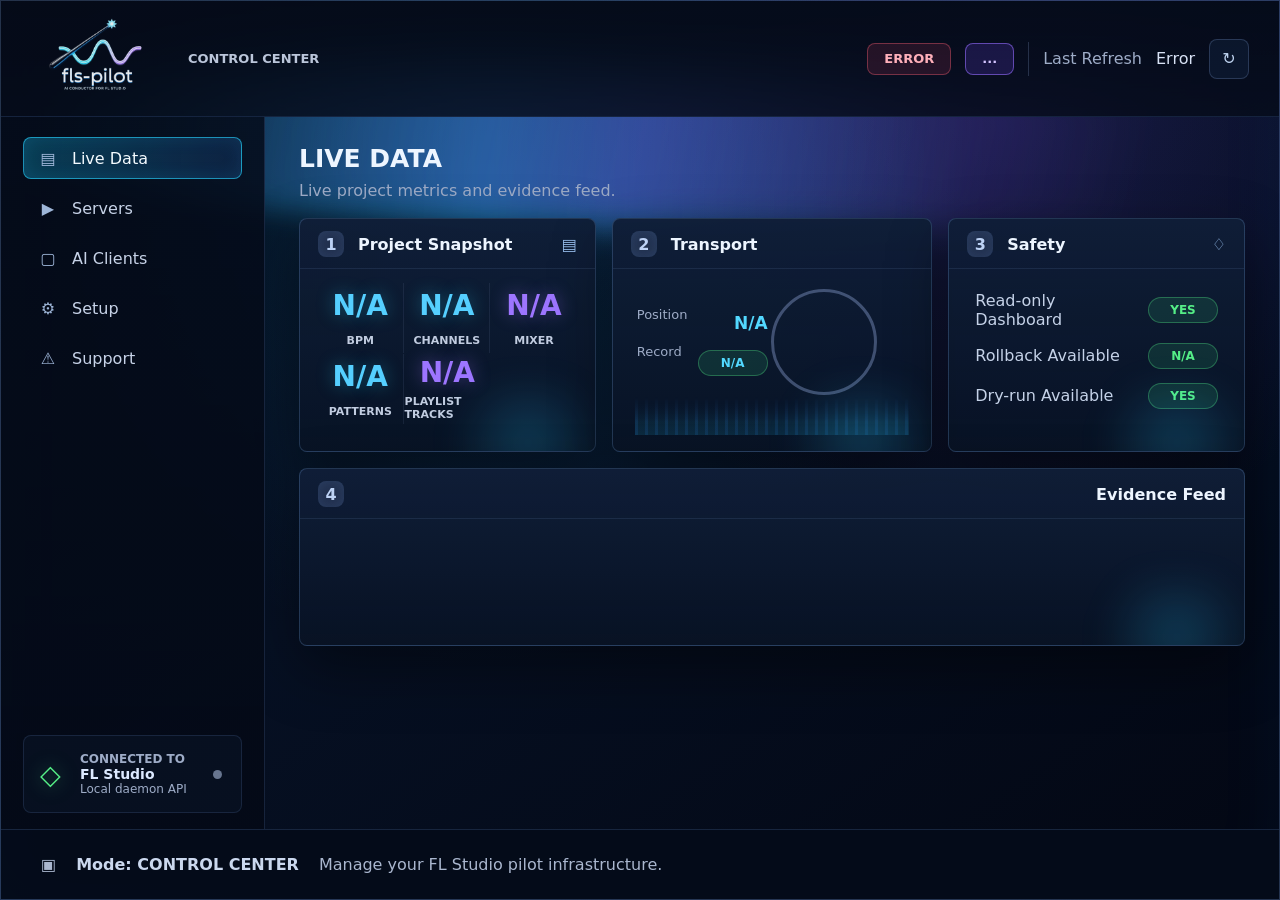
==== src/fls_pilot/control_center_static/index.html @ 5da17772 "refactor: replace logo.png with fls-pilot-logo.svg and update brand mark styles" ====
<!doctype html>
<html lang="en">

<head>
  <meta charset="utf-8" />
  <meta name="viewport" content="width=device-width, initial-scale=1" />
  <title>fls-pilot Control Center</title>
  <link rel="stylesheet" href="styles.css" />
</head>

<body>
  <div class="app-shell">
    <header class="topbar">
      <div class="brand">
        <span class="brand-mark-wrap">
          <img src="assets/fls-pilot-logo-with-text.png" alt="fls-pilot logo" class="brand-mark" />
        </span>
        <span class="brand-subtitle">Control Center</span>
      </div>
      <div class="topbar-status" aria-label="Dashboard status">
        <span class="pill pill-live" id="bridge-pill">Loading</span>
        <span class="pill pill-version" id="version-pill">...</span>
        <span class="divider"></span>
        <span class="last-refresh">Last Refresh</span>
        <span class="clock" id="refresh-time">--:--:--</span>
        <button class="icon-button" id="refresh-button" type="button" title="Reload dashboard data">
          <span aria-hidden="true">&#x21bb;</span>
          <span class="sr-only">Reload dashboard data</span>
        </button>
      </div>
    </header>

    <aside class="sidebar" aria-label="Dashboard navigation">
      <nav class="nav-list">
        <button class="nav-item active" type="button" data-target="project_data">
          <span aria-hidden="true">&#x25a4;</span><span>Live Data</span>
        </button>
        <button class="nav-item" type="button" data-target="runtime">
          <span aria-hidden="true">&#x25b6;</span><span>Servers</span>
        </button>
        <button class="nav-item" type="button" data-target="clients">
          <span aria-hidden="true">&#x25a2;</span><span>AI Clients</span>
        </button>
        <button class="nav-item" type="button" data-target="setup">
          <span aria-hidden="true">&#x2699;</span><span>Setup</span>
        </button>
        <button class="nav-item" type="button" data-target="support">
          <span aria-hidden="true">&#x26A0;</span><span>Support</span>
        </button>

      </nav>
      <div class="connection-card">
        <span class="shield" aria-hidden="true">&#x25c7;</span>
        <div>
          <span class="eyebrow">Connected To</span>
          <strong id="connected-target">FL Studio</strong>
          <span id="connected-version">Local daemon API</span>
        </div>
        <span class="connection-dot" id="connection-dot"></span>
      </div>
    </aside>

    <main class="dashboard" id="setup" style="display: none;">
      <section class="hero">
        <div>
          <h1>Guided Setup</h1>
          <p>Follow the next suggested action. Checks are read-only and do not modify FL Studio projects.</p>
        </div>
      </section>
      <section class="grid" id="setup-steps"></section>
    </main>

    <main class="dashboard" id="runtime" style="display: none;">
      <section class="hero">
        <div>
          <h1>Servers</h1>
          <p>Start and stop only processes launched by this Control Center.</p>
        </div>
      </section>

      <section class="grid" id="runtime-status"></section>
    </main>

    <main class="dashboard" id="clients" style="display: none;">
      <section class="hero">
        <div>
          <h1>AI Clients</h1>
          <p>Copy these values into your MCP client. Config files are not edited automatically.</p>
        </div>
      </section>
      <section class="grid" id="client-snippets"></section>
    </main>

    <main class="dashboard" id="support" style="display: none;">
      <section class="hero">
        <div>
          <h1>Support Report</h1>
          <p>Use this when reporting setup problems.</p>
        </div>
        <div style="display: flex; gap: 12px;">
          <button class="ghost-button" id="copy-report" type="button">Copy setup report</button>
          <button class="ghost-button" id="download-report" type="button">Download setup report</button>
        </div>
      </section>
      <pre id="setup-report" class="panel"
        style="padding: 16px; margin-top: 16px; color: #a5b4fc; white-space: pre-wrap; font-family: monospace;"></pre>
    </main>

    <main class="dashboard" id="project_data" style="display: block; position: relative;">
      <div id="disconnected-overlay" class="disconnected-overlay" style="display: none;">
        <div class="disconnected-content">
          <p>currently disconnected... try Setup for diagnosis and trouble shooting</p>
        </div>
      </div>
      <section class="hero">
        <div>
          <h1>Live Data</h1>
          <p>Live project metrics and evidence feed.</p>
        </div>
      </section>
      <section class="grid" id="project-data-grid">
        <article class="panel panel-project">
          <div class="panel-heading">
            <span class="panel-index">1</span>
            <h2>Project Snapshot</h2>
            <span class="panel-icon" aria-hidden="true">&#x25a4;</span>
          </div>
          <div class="counter-grid">
            <div><strong id="tempo-value">N/A</strong><span>BPM</span></div>
            <div><strong id="channel-count">N/A</strong><span>Channels</span></div>
            <div><strong id="mixer-count">N/A</strong><span>Mixer</span></div>
            <div><strong id="pattern-count">N/A</strong><span>Patterns</span></div>
            <div><strong id="playlist-count">N/A</strong><span>Playlist Tracks</span></div>
          </div>
        </article>

        <article class="panel transport-panel">
          <div class="panel-heading">
            <span class="panel-index">2</span>
            <h2>Transport</h2>
          </div>
          <div class="transport-layout">
            <dl class="transport-stats">
              <div>
                <dt>Position</dt>
                <dd id="song-position">N/A</dd>
              </div>
              <div>
                <dt>Record</dt>
                <dd id="record-state" class="small-pill">N/A</dd>
              </div>
            </dl>
            <div class="status-orb" id="status-orb" aria-hidden="true">
              <span></span>
            </div>
          </div>
          <div class="wave-bars" aria-hidden="true"></div>
        </article>

        <article class="panel" id="safety">
          <div class="panel-heading">
            <span class="panel-index">3</span>
            <h2>Safety</h2>
            <span class="panel-icon" aria-hidden="true">&#x2662;</span>
          </div>
          <ul class="safety-list">
            <li><span>Read-only Dashboard</span><strong id="read-only-state">YES</strong></li>
            <li><span>Rollback Available</span><strong id="rollback-state">N/A</strong></li>
            <li><span>Dry-run Available</span><strong id="dry-run-state">YES</strong></li>
          </ul>
        </article>

        <article class="panel evidence-panel" id="evidence">
          <div class="panel-heading">
            <span class="panel-index">4</span>
            <h2>Evidence Feed</h2>
          </div>
          <div class="evidence-table" id="evidence-table"></div>
        </article>
      </section>
    </main>

    <footer class="statusbar">
      <div>
        <span aria-hidden="true">&#x25a3;</span>
        <strong>Mode: CONTROL CENTER</strong>
        <span>Manage your FL Studio pilot infrastructure.</span>
      </div>
      <div id="footer-cc-port" style="margin-left: auto; font-size: 11px; opacity: 0.8;"></div>
    </footer>
  </div>

  <div id="loading-overlay" class="loading-overlay" style="display: none;">
    <div class="loading-content">
      <div class="spinner"></div>
      <p id="loading-text">performing tests ...</p>
    </div>
  </div>

  <script src="app.js"></script>
</body>

</html>
---- src/fls_pilot/control_center_static/styles.css ----
:root {
  color-scheme: dark;
  --bg: #030713;
  --bg-soft: #071225;
  --panel: rgba(10, 22, 43, 0.78);
  --panel-strong: rgba(14, 29, 54, 0.92);
  --line: rgba(130, 180, 245, 0.22);
  --line-strong: rgba(80, 212, 255, 0.5);
  --text: #edf5ff;
  --muted: #9eacc7;
  --dim: #67758f;
  --cyan: #27d7ff;
  --cyan-soft: rgba(39, 215, 255, 0.2);
  --violet: #9d75ff;
  --green: #55ef87;
  --amber: #ffb23e;
  --red: #ff5f72;
  --shadow: 0 22px 60px rgba(0, 0, 0, 0.42);
}

* {
  box-sizing: border-box;
}

html,
body {
  min-height: 100%;
}

body {
  margin: 0;
  overflow-x: hidden;
  background:
    radial-gradient(circle at 78% 12%, rgba(100, 71, 220, 0.2), transparent 28rem),
    radial-gradient(circle at 38% 24%, rgba(23, 165, 255, 0.18), transparent 28rem),
    linear-gradient(145deg, #02040b 0%, #061023 46%, #030713 100%);
  color: var(--text);
  font-family:
    Inter, ui-sans-serif, system-ui, -apple-system, BlinkMacSystemFont, "Segoe UI", sans-serif;
}

button {
  font: inherit;
}

.sr-only {
  position: absolute;
  width: 1px;
  height: 1px;
  padding: 0;
  margin: -1px;
  overflow: hidden;
  clip: rect(0, 0, 0, 0);
  white-space: nowrap;
  border: 0;
}

.app-shell {
  position: relative;
  display: grid;
  grid-template-rows: 116px 1fr 70px;
  grid-template-columns: 264px minmax(0, 1fr);
  min-height: 100vh;
  border: 1px solid rgba(126, 170, 238, 0.28);
  box-shadow: inset 0 0 70px rgba(36, 130, 255, 0.06);
}

.app-shell::before,
.app-shell::after {
  position: fixed;
  inset: auto -10vw 74vh -10vw;
  height: 180px;
  pointer-events: none;
  content: "";
  border-radius: 50%;
  transform: rotate(2deg);
}

.app-shell::before {
  background: linear-gradient(90deg, transparent 8%, rgba(24, 202, 255, 0.38), transparent 72%);
  filter: blur(12px);
}

.app-shell::after {
  top: 72px;
  height: 150px;
  background: linear-gradient(100deg, transparent 18%, rgba(129, 77, 255, 0.32), transparent 82%);
  filter: blur(15px);
}

.topbar {
  position: sticky;
  top: 0;
  z-index: 10;
  grid-column: 1 / -1;
  display: flex;
  align-items: center;
  gap: 24px;
  padding: 18px 30px;
  background: linear-gradient(180deg, rgba(5, 11, 25, 0.96), rgba(6, 12, 27, 0.84));
  border-bottom: 1px solid rgba(78, 120, 190, 0.22);
  backdrop-filter: blur(22px);
}

.brand {
  display: flex;
  align-items: center;
  min-width: 0;
  gap: 14px;
}

.brand-mark-wrap {
  position: relative;
  display: flex;
  align-items: center;
  justify-content: center;
}

.brand-mark {
  height: 86px;
  width: auto;
  object-fit: contain;
  opacity: 0.92;
  mix-blend-mode: screen;
}

.brand-name {
  color: #f5fbff;
  font-size: 34px;
  font-weight: 650;
  letter-spacing: 0;
  text-shadow: 0 0 18px rgba(57, 174, 255, 0.7);
  white-space: nowrap;
}

.brand-subtitle {
  padding-left: 14px;
  color: #bbc6da;
  font-size: 13px;
  font-weight: 700;
  letter-spacing: 0;
  text-transform: uppercase;
  white-space: nowrap;
}

.topbar-status {
  display: flex;
  align-items: center;
  gap: 14px;
  margin-left: auto;
  color: var(--muted);
  white-space: nowrap;
}

.pill {
  display: inline-flex;
  align-items: center;
  justify-content: center;
  min-height: 32px;
  padding: 0 16px;
  border-radius: 8px;
  font-size: 13px;
  font-weight: 800;
  letter-spacing: 0;
  text-transform: uppercase;
}

.pill-live {
  color: #70fba0;
  background: rgba(27, 228, 126, 0.14);
  border: 1px solid rgba(54, 244, 152, 0.44);
  box-shadow: 0 0 26px rgba(22, 225, 139, 0.18);
}

.pill-offline,
.pill-unavailable {
  color: #ffb0ba;
  background: rgba(255, 77, 104, 0.12);
  border: 1px solid rgba(255, 96, 116, 0.38);
}

.pill-version {
  color: #d4c5ff;
  background: rgba(118, 76, 255, 0.18);
  border: 1px solid rgba(151, 111, 255, 0.58);
}

.divider {
  width: 1px;
  height: 34px;
  background: rgba(143, 166, 214, 0.24);
}

.clock {
  color: #d8e2f5;
  font-variant-numeric: tabular-nums;
}

.icon-button {
  display: grid;
  place-items: center;
  width: 40px;
  height: 40px;
  color: #bdd1ee;
  cursor: pointer;
  background: rgba(17, 31, 56, 0.62);
  border: 1px solid rgba(134, 169, 222, 0.24);
  border-radius: 8px;
}

.icon-button:hover,
.ghost-button:hover,
.nav-item:hover {
  border-color: var(--line-strong);
}

.sidebar {
  z-index: 2;
  display: flex;
  flex-direction: column;
  gap: 24px;
  padding: 20px 22px 16px;
  background: linear-gradient(180deg, rgba(5, 12, 27, 0.86), rgba(4, 10, 23, 0.96));
  border-right: 1px solid rgba(91, 129, 193, 0.22);
}

.nav-list {
  display: grid;
  gap: 8px;
}

.nav-item {
  display: flex;
  align-items: center;
  gap: 14px;
  width: 100%;
  min-height: 42px;
  padding: 0 14px;
  color: #c7d3e8;
  text-align: left;
  cursor: pointer;
  background: transparent;
  border: 1px solid transparent;
  border-radius: 8px;
}

.nav-item span:first-child {
  width: 20px;
  color: #9eb6d8;
  text-align: center;
}

.nav-item.active {
  color: #f4fbff;
  background: linear-gradient(90deg, rgba(23, 204, 255, 0.26), rgba(47, 109, 209, 0.18));
  border-color: rgba(40, 211, 255, 0.62);
  box-shadow: inset 0 0 18px rgba(42, 194, 255, 0.12);
}

.connection-card {
  display: grid;
  grid-template-columns: 28px minmax(0, 1fr) 12px;
  gap: 12px;
  align-items: center;
  margin-top: auto;
  padding: 16px;
  background: rgba(10, 20, 38, 0.68);
  border: 1px solid rgba(111, 151, 214, 0.16);
  border-radius: 8px;
}

.connection-card.offline {
  border-color: rgba(255, 95, 114, 0.28);
  background: rgba(255, 77, 104, 0.04);
}

.connection-card.offline strong {
  color: #ffb0ba;
}

.connection-card.offline .shield {
  color: var(--red);
  text-shadow: 0 0 18px rgba(255, 95, 114, 0.45);
}

.connection-card strong,
.connection-card span {
  display: block;
}

.connection-card strong {
  overflow: hidden;
  color: #dce9ff;
  font-size: 14px;
  text-overflow: ellipsis;
  white-space: nowrap;
}

.connection-card span:not(.shield, .connection-dot) {
  color: var(--muted);
  font-size: 12px;
}

.eyebrow {
  color: #91a2bd;
  font-size: 10px;
  font-weight: 800;
  letter-spacing: 0;
  text-transform: uppercase;
}

.shield {
  color: var(--green);
  font-size: 27px;
  text-shadow: 0 0 18px rgba(85, 239, 135, 0.55);
}

.connection-dot {
  width: 9px;
  height: 9px;
  background: var(--dim);
  border-radius: 999px;
}

.connection-dot.live {
  background: var(--green);
  box-shadow: 0 0 14px rgba(85, 239, 135, 0.65);
}

.dashboard {
  z-index: 1;
  min-width: 0;
  padding: 28px 34px 26px;
}

.hero {
  display: flex;
  align-items: end;
  justify-content: space-between;
  margin-bottom: 18px;
}

.hero h1 {
  margin: 0;
  font-size: 25px;
  line-height: 1.1;
  text-transform: uppercase;
}

.hero p {
  margin: 8px 0 0;
  color: var(--muted);
}

.grid {
  display: grid;
  grid-template-columns: minmax(260px, 1fr) minmax(320px, 1.08fr) minmax(260px, 1fr);
  gap: 16px;
}

.panel {
  position: relative;
  min-width: 0;
  min-height: 190px;
  overflow: hidden;
  background:
    linear-gradient(180deg, rgba(16, 31, 57, 0.88), rgba(8, 18, 35, 0.78)),
    var(--panel);
  border: 1px solid var(--line);
  border-radius: 8px;
  box-shadow: var(--shadow);
}

.panel::after {
  position: absolute;
  right: -28px;
  bottom: -52px;
  width: 190px;
  height: 120px;
  pointer-events: none;
  content: "";
  background: radial-gradient(circle, rgba(43, 199, 255, 0.22), transparent 68%);
  filter: blur(16px);
}

.panel-heading {
  position: relative;
  z-index: 1;
  display: flex;
  align-items: center;
  gap: 14px;
  min-height: 50px;
  padding: 12px 18px 10px;
  border-bottom: 1px solid rgba(125, 157, 207, 0.13);
}

.panel-heading h2 {
  margin: 0;
  font-size: 16px;
  font-weight: 760;
}

.panel-index {
  display: grid;
  place-items: center;
  width: 26px;
  height: 26px;
  color: #bdd2f5;
  font-weight: 800;
  background: rgba(139, 166, 215, 0.14);
  border-radius: 8px;
  box-shadow: inset 0 0 14px rgba(114, 160, 230, 0.15);
}

.panel-icon {
  margin-left: auto;
  color: #92b8e6;
}

.bridge-state {
  display: flex;
  align-items: center;
  gap: 10px;
  padding: 24px 30px 14px;
}

.bridge-state strong {
  color: var(--green);
  font-size: 26px;
  text-transform: uppercase;
  text-shadow: 0 0 18px rgba(85, 239, 135, 0.48);
}

.bridge-state.unavailable strong {
  color: var(--red);
  text-shadow: 0 0 18px rgba(255, 95, 114, 0.35);
}

.signal-dot {
  width: 11px;
  height: 11px;
  background: var(--green);
  border-radius: 999px;
  box-shadow: 0 0 18px rgba(85, 239, 135, 0.8);
}

.bridge-state.unavailable .signal-dot {
  background: var(--red);
  box-shadow: 0 0 18px rgba(255, 95, 114, 0.65);
}

.metrics {
  display: grid;
  margin: 0 26px;
  padding: 18px 0;
  border-top: 1px solid rgba(143, 166, 214, 0.14);
}

.metrics-split {
  grid-template-columns: 1fr 1fr;
}

.metrics div + div {
  padding-left: 20px;
  border-left: 1px solid rgba(143, 166, 214, 0.12);
}

dt {
  color: var(--muted);
  font-size: 13px;
}

dd {
  margin: 6px 0 0;
  color: var(--green);
  font-size: 17px;
  font-weight: 760;
  font-variant-numeric: tabular-nums;
}

.panel-note {
  margin: 0 26px 20px;
  color: var(--muted);
  font-size: 13px;
}

.setup-success-layer {
  border-color: rgba(85, 239, 135, 0.48);
  background:
    linear-gradient(180deg, rgba(24, 74, 50, 0.72), rgba(8, 24, 30, 0.82)),
    var(--panel);
}

.setup-success-layer::after {
  background: radial-gradient(circle, rgba(85, 239, 135, 0.28), transparent 68%);
}

.setup-feedback {
  position: relative;
  z-index: 1;
  margin: 0 26px 20px;
  padding: 10px 12px;
  color: #c7d3ea;
  background: rgba(19, 32, 57, 0.72);
  border: 1px solid rgba(143, 166, 214, 0.22);
  border-radius: 8px;
  font-size: 12px;
  line-height: 1.45;
}

.setup-feedback.verified {
  color: #70fba0;
  background: rgba(27, 228, 126, 0.12);
  border-color: rgba(54, 244, 152, 0.38);
}

.setup-feedback.progress,
.setup-feedback.saved {
  color: #d4c5ff;
  background: rgba(118, 76, 255, 0.15);
  border-color: rgba(151, 111, 255, 0.44);
}

.setup-feedback.attention,
.setup-feedback.checking {
  color: var(--amber);
  background: rgba(255, 178, 62, 0.11);
  border-color: rgba(255, 178, 62, 0.42);
}

.counter-grid {
  display: grid;
  grid-template-columns: repeat(3, minmax(0, 1fr));
  gap: 1px;
  padding: 14px 18px 20px;
}

.counter-grid div {
  display: grid;
  place-items: center;
  min-height: 70px;
  border-right: 1px solid rgba(143, 166, 214, 0.1);
}

.counter-grid div:nth-child(3),
.counter-grid div:last-child {
  border-right: 0;
}

.counter-grid strong {
  color: #55cfff;
  font-size: 28px;
  font-weight: 760;
  font-variant-numeric: tabular-nums;
  text-shadow: 0 0 18px rgba(39, 215, 255, 0.35);
}

.counter-grid div:nth-child(3) strong,
.counter-grid div:nth-child(5) strong {
  color: var(--violet);
  text-shadow: 0 0 18px rgba(157, 117, 255, 0.42);
}

.counter-grid span {
  color: #c1cce0;
  font-size: 11px;
  font-weight: 800;
  text-transform: uppercase;
}

.safety-list {
  display: grid;
  gap: 14px;
  margin: 0;
  padding: 22px 26px;
  list-style: none;
}

.safety-list li {
  display: flex;
  align-items: center;
  justify-content: space-between;
  gap: 14px;
  color: #c5d2e8;
}

.safety-list strong,
.small-pill,
.warning-badge {
  min-width: 70px;
  padding: 5px 12px;
  color: var(--green);
  text-align: center;
  background: rgba(55, 218, 121, 0.13);
  border: 1px solid rgba(85, 239, 135, 0.32);
  border-radius: 999px;
  font-size: 12px;
  font-weight: 850;
  text-transform: uppercase;
}

.transport-layout {
  display: grid;
  grid-template-columns: minmax(0, 1fr) 136px;
  align-items: center;
  gap: 18px;
  padding: 20px 24px 0;
}

.transport-stats {
  display: grid;
  gap: 11px;
  margin: 0;
}

.transport-stats div {
  display: flex;
  justify-content: space-between;
  gap: 16px;
}

.transport-stats dd {
  color: #52d8ff;
}

.status-orb {
  display: grid;
  place-items: center;
  width: 106px;
  height: 106px;
  border: 3px solid rgba(143, 166, 214, 0.4);
  border-radius: 999px;
  box-shadow: none;
  transition: all 0.2s ease-in-out;
}

.status-orb span {
  transition: all 0.2s ease-in-out;
}

.status-orb.is-playing {
  border-color: rgba(38, 215, 255, 0.78);
  box-shadow:
    0 0 34px rgba(39, 215, 255, 0.42),
    inset 0 0 28px rgba(39, 215, 255, 0.17);
}

.status-orb.is-playing span {
  width: 0;
  height: 0;
  margin-left: 7px;
  background-color: transparent;
  border-top: 16px solid transparent;
  border-bottom: 16px solid transparent;
  border-left: 25px solid #d5f3ff;
  border-right: none;
  border-radius: 0;
  filter: drop-shadow(0 0 16px rgba(39, 215, 255, 0.9));
}

.status-orb.is-stopped {
  border-color: rgba(143, 166, 214, 0.5);
  box-shadow:
    0 0 24px rgba(143, 166, 214, 0.2),
    inset 0 0 18px rgba(143, 166, 214, 0.1);
}

.status-orb.is-stopped span {
  width: 22px;
  height: 22px;
  margin-left: 0;
  background-color: #cbd8ee;
  border: none;
  border-radius: 3px;
  filter: drop-shadow(0 0 12px rgba(143, 166, 214, 0.6));
}

.status-orb.is-recording {
  border-color: rgba(255, 95, 114, 0.78);
  box-shadow:
    0 0 34px rgba(255, 95, 114, 0.42),
    inset 0 0 28px rgba(255, 95, 114, 0.17);
}

.status-orb.is-recording span {
  width: 26px;
  height: 26px;
  margin-left: 0;
  background-color: #ffb0ba;
  border: none;
  border-radius: 999px;
  filter: drop-shadow(0 0 16px rgba(255, 95, 114, 0.9));
}

.wave-bars {
  height: 38px;
  margin: 2px 22px 16px;
  background:
    repeating-linear-gradient(
      90deg,
      rgba(41, 142, 255, 0.12) 0 3px,
      transparent 3px 10px
    ),
    linear-gradient(180deg, transparent, rgba(42, 212, 255, 0.12));
  mask-image: linear-gradient(180deg, transparent 0%, #000 65%);
}

.risk-row {
  display: flex;
  align-items: center;
  justify-content: space-between;
  gap: 16px;
  padding: 20px 26px 10px;
  color: #c4d1e7;
}

.warning-badge {
  min-width: 106px;
  color: var(--amber);
  background: rgba(255, 178, 62, 0.13);
  border-color: rgba(255, 178, 62, 0.6);
}

.meter {
  height: 26px;
  margin: 8px 26px 12px;
  overflow: hidden;
  border-radius: 999px;
  background: rgba(112, 136, 178, 0.16);
}

.meter span {
  display: block;
  width: 78%;
  height: 4px;
  margin-top: 11px;
  background: linear-gradient(90deg, #78ea64, #ffc13f 68%, #ff5f72);
  border-radius: 999px;
  box-shadow: 0 0 16px rgba(255, 178, 62, 0.4);
}

.finding {
  margin: 0;
  padding: 12px 26px 20px;
  color: var(--amber);
  border-top: 1px solid rgba(143, 166, 214, 0.12);
}

.signal-list {
  display: grid;
  gap: 8px;
  padding: 18px 26px 22px;
}

.signal-item {
  display: grid;
  grid-template-columns: minmax(0, 1fr) auto;
  gap: 12px;
  align-items: center;
  padding-bottom: 8px;
  color: #c7d3e8;
  border-bottom: 1px solid rgba(143, 166, 214, 0.1);
}

.signal-item span {
  overflow: hidden;
  text-overflow: ellipsis;
  white-space: nowrap;
}

.signal-value {
  min-width: 46px;
  padding: 4px 12px;
  color: #d5c7ff;
  text-align: center;
  background: rgba(116, 73, 242, 0.24);
  border: 1px solid rgba(157, 117, 255, 0.5);
  border-radius: 999px;
  font-weight: 800;
}

.signal-item[data-state="limited"] .signal-value {
  color: var(--amber);
  background: rgba(255, 178, 62, 0.12);
  border-color: rgba(255, 178, 62, 0.46);
}

.evidence-panel {
  grid-column: 1 / -1;
  min-height: 178px;
}

.evidence-panel .panel-heading {
  justify-content: space-between;
}

.ghost-button {
  min-height: 34px;
  padding: 0 16px;
  color: #c7d3ea;
  cursor: pointer;
  background: rgba(19, 32, 57, 0.78);
  border: 1px solid rgba(143, 166, 214, 0.22);
  border-radius: 8px;
}

.evidence-table {
  display: grid;
  padding: 0 22px 20px;
}

.evidence-row {
  display: grid;
  grid-template-columns: 124px minmax(160px, 1fr) minmax(120px, 0.8fr) minmax(180px, 1fr);
  gap: 20px;
  align-items: center;
  min-height: 38px;
  color: #c3cfe3;
  border-bottom: 1px solid rgba(143, 166, 214, 0.1);
}

.evidence-state {
  display: inline-flex;
  align-items: center;
  justify-content: center;
  min-width: 92px;
  padding: 0 12px;
  min-height: 24px;
  color: #63f5ff;
  background: rgba(39, 215, 255, 0.13);
  border: 1px solid rgba(39, 215, 255, 0.48);
  border-radius: 999px;
  font-size: 12px;
  font-weight: 850;
  text-transform: uppercase;
  white-space: nowrap;
}

.evidence-row[data-state="cached"] .evidence-state,
.evidence-row[data-state="server-state"] .evidence-state {
  color: #d6c7ff;
  background: rgba(116, 73, 242, 0.17);
  border-color: rgba(157, 117, 255, 0.52);
}

.evidence-row[data-state="limited"] .evidence-state {
  color: var(--amber);
  background: rgba(255, 178, 62, 0.12);
  border-color: rgba(255, 178, 62, 0.5);
}

.evidence-row[data-state="unavailable"] .evidence-state {
  color: #ffb0ba;
  background: rgba(255, 95, 114, 0.12);
  border-color: rgba(255, 95, 114, 0.44);
}

.statusbar {
  z-index: 3;
  grid-column: 1 / -1;
  display: flex;
  align-items: center;
  justify-content: space-between;
  gap: 24px;
  padding: 0 40px;
  color: #aab7cf;
  background: rgba(5, 12, 26, 0.95);
  border-top: 1px solid rgba(91, 129, 193, 0.22);
}

.statusbar div {
  display: flex;
  align-items: center;
  gap: 20px;
}

.statusbar strong {
  color: #cbd8ee;
}

#data-confidence {
  color: var(--cyan);
  font-size: 16px;
}

@media (max-width: 1160px) {
  .app-shell {
    grid-template-columns: 82px minmax(0, 1fr);
  }

  .brand-subtitle,
  .status-label,
  .last-refresh,
  .sidebar .nav-item span:last-child,
  .connection-card div {
    display: none;
  }

  .sidebar {
    padding-inline: 14px;
  }

  .connection-card {
    grid-template-columns: 1fr;
    justify-items: center;
  }

  .grid {
    grid-template-columns: minmax(260px, 1fr) minmax(260px, 1fr);
  }

  .evidence-panel {
    grid-column: 1 / -1;
  }
}

@media (max-width: 820px) {
  .app-shell {
    display: block;
  }

  .topbar {
    position: relative;
    flex-wrap: wrap;
    gap: 12px;
    padding: 16px;
  }

  .brand-mark-wrap {
    width: 70px;
    height: 52px;
  }

  .brand-name {
    font-size: 25px;
  }

  .topbar-status {
    width: 100%;
    flex-wrap: wrap;
    margin-left: 0;
  }

  .sidebar {
    border-right: 0;
    border-bottom: 1px solid rgba(91, 129, 193, 0.22);
  }

  .nav-list {
    display: flex;
    overflow-x: auto;
    padding-bottom: 2px;
  }

  .nav-item {
    flex: 0 0 auto;
    width: auto;
  }

  .sidebar .nav-item span:last-child {
    display: inline;
  }

  .connection-card {
    display: none;
  }

  .dashboard {
    padding: 20px 14px 86px;
  }

  .grid {
    grid-template-columns: 1fr;
  }

  .transport-layout {
    grid-template-columns: 1fr;
  }

  .status-orb {
    justify-self: center;
  }

  .evidence-row {
    grid-template-columns: 1fr;
    gap: 5px;
    padding: 12px 0;
  }

  .statusbar {
    position: fixed;
    right: 0;
    bottom: 0;
    left: 0;
    padding: 12px 16px;
    flex-wrap: wrap;
  }
}

/* Overlay Styles */
.loading-overlay {
  position: fixed;
  top: 0;
  left: 0;
  width: 100%;
  height: 100%;
  background: rgba(14, 18, 25, 0.85);
  z-index: 9999;
  display: flex;
  align-items: center;
  justify-content: center;
  backdrop-filter: blur(4px);
}

.loading-content {
  text-align: center;
  color: #a5b4fc;
  font-size: 1.2rem;
  font-weight: 500;
}

.spinner {
  width: 40px;
  height: 40px;
  border: 4px solid rgba(165, 180, 252, 0.2);
  border-top-color: #a5b4fc;
  border-radius: 50%;
  animation: spin 1s linear infinite;
  margin: 0 auto 16px;
}

@keyframes spin {
  100% { transform: rotate(360deg); }
}

.disconnected-overlay {
  position: absolute;
  top: 0;
  left: 0;
  width: 100%;
  height: 100%;
  background: rgba(14, 18, 25, 0.85);
  z-index: 100;
  display: flex;
  align-items: center;
  justify-content: center;
  backdrop-filter: blur(2px);
}

.disconnected-content {
  background: rgba(255, 77, 104, 0.12);
  border: 1px solid rgba(255, 96, 116, 0.38);
  color: #ffb0ba;
  padding: 16px 24px;
  border-radius: 8px;
  text-align: center;
  font-weight: 500;
}
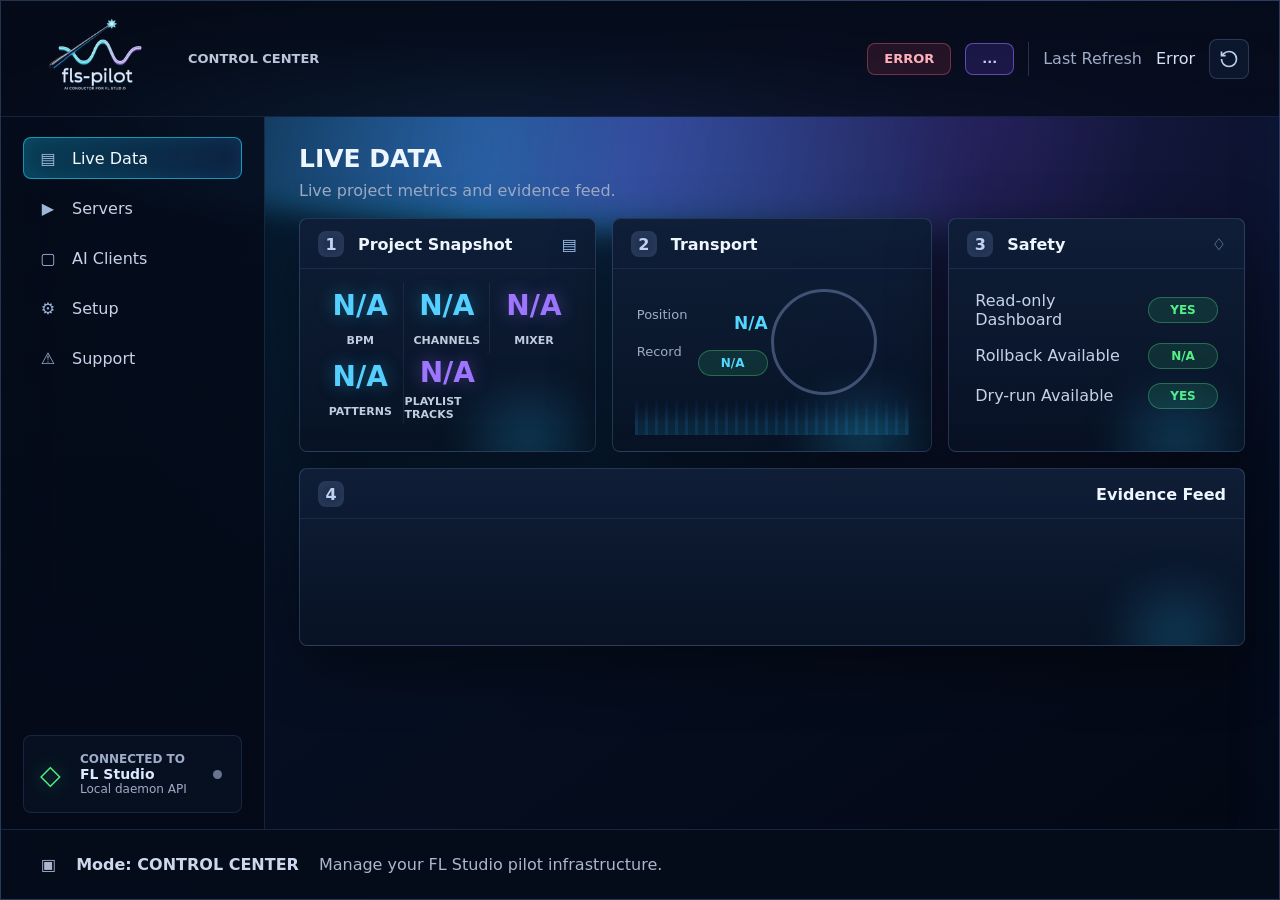
==== commit bb819f20: "refactor: rename dashboard components to status throughout the codebase and remove the old dashboard" ====
--- a/src/fls_pilot/control_center_static/index.html
+++ b/src/fls_pilot/control_center_static/index.html
@@ -23,9 +23,12 @@
         <span class="divider"></span>
         <span class="last-refresh">Last Refresh</span>
         <span class="clock" id="refresh-time">--:--:--</span>
-        <button class="icon-button" id="refresh-button" type="button" title="Reload dashboard data">
-          <span aria-hidden="true">&#x21bb;</span>
-          <span class="sr-only">Reload dashboard data</span>
+        <button class="icon-button" id="refresh-button" type="button" title="Reload status data">
+          <svg viewBox="0 0 24 24" width="20" height="20" stroke="currentColor" stroke-width="2" fill="none">
+            <path d="M3 12a9 9 0 1 0 9-9 9.75 9.75 0 0 0-6.74 2.74L3 8"></path>
+            <path d="M3 3v5h5"></path>
+          </svg>
+          <span class="sr-only">Reload status data</span>
         </button>
       </div>
     </header>
@@ -60,7 +63,7 @@
       </div>
     </aside>
 
-    <main class="dashboard" id="setup" style="display: none;">
+    <main class="status-report" id="setup" style="display: none;">
       <section class="hero">
         <div>
           <h1>Guided Setup</h1>
@@ -70,7 +73,7 @@
       <section class="grid" id="setup-steps"></section>
     </main>
 
-    <main class="dashboard" id="runtime" style="display: none;">
+    <main class="status-report" id="runtime" style="display: none;">
       <section class="hero">
         <div>
           <h1>Servers</h1>
@@ -81,7 +84,7 @@
       <section class="grid" id="runtime-status"></section>
     </main>
 
-    <main class="dashboard" id="clients" style="display: none;">
+    <main class="status-report" id="clients" style="display: none;">
       <section class="hero">
         <div>
           <h1>AI Clients</h1>
@@ -91,7 +94,7 @@
       <section class="grid" id="client-snippets"></section>
     </main>
 
-    <main class="dashboard" id="support" style="display: none;">
+    <main class="status-report" id="support" style="display: none;">
       <section class="hero">
         <div>
           <h1>Support Report</h1>
@@ -106,10 +109,11 @@
         style="padding: 16px; margin-top: 16px; color: #a5b4fc; white-space: pre-wrap; font-family: monospace;"></pre>
     </main>
 
-    <main class="dashboard" id="project_data" style="display: block; position: relative;">
+    <main class="status-report" id="project_data" style="display: block; position: relative;">
       <div id="disconnected-overlay" class="disconnected-overlay" style="display: none;">
         <div class="disconnected-content">
-          <p>currently disconnected... try Setup for diagnosis and trouble shooting</p>
+          <p>FL Studio data is currently unavailable. Run Setup diagnosis for the next safe check.</p>
+          <button class="ghost-button" id="disconnected-setup-button" type="button">Open Setup</button>
         </div>
       </div>
       <section class="hero">
@@ -190,6 +194,20 @@
     </footer>
   </div>
 
+  <div id="success-overlay" class="loading-overlay" style="display: none; z-index: 10000; backdrop-filter: blur(8px);">
+    <article class="panel setup-success-layer" style="max-width: 480px; margin: 20px; box-shadow: 0 40px 100px rgba(0,0,0,0.6);">
+      <div class="panel-heading">
+        <h2 style="font-size: 18px;">Congratulations, setup is up and running.</h2>
+        <span class="evidence-state" style="margin-left: auto; font-size: 11px; color: #70fba0; background: rgba(27, 228, 126, 0.14); border: 1px solid rgba(54, 244, 152, 0.44); border-radius: 8px; padding: 2px 10px;">OK</span>
+      </div>
+      <p class="panel-note" style="margin: 20px 26px; white-space: pre-wrap; line-height: 1.5;">FL Studio values are readable. Check out Live Data for live information and AI Clients to set up LLM agents to use FL Studio Pilot.</p>
+      <div style="padding: 0 26px 20px; display: flex; gap: 8px;">
+        <button class="ghost-button" onclick="document.getElementById('success-overlay').style.display='none'; selectDashboard('project_data')">Live Data</button>
+        <button class="ghost-button" onclick="document.getElementById('success-overlay').style.display='none'; selectDashboard('clients')">AI Clients</button>
+      </div>
+    </article>
+  </div>
+
   <div id="loading-overlay" class="loading-overlay" style="display: none;">
     <div class="loading-content">
       <div class="spinner"></div>
@@ -200,4 +218,4 @@
   <script src="app.js"></script>
 </body>
 
-</html>+</html>
--- a/src/fls_pilot/control_center_static/styles.css
+++ b/src/fls_pilot/control_center_static/styles.css
@@ -327,7 +327,7 @@
   box-shadow: 0 0 14px rgba(85, 239, 135, 0.65);
 }
 
-.dashboard {
+.status-report {
   z-index: 1;
   min-width: 0;
   padding: 28px 34px 26px;
@@ -965,7 +965,7 @@
     display: none;
   }
 
-  .dashboard {
+  .status-report {
     padding: 20px 14px 86px;
   }
 
@@ -1056,3 +1056,8 @@
   text-align: center;
   font-weight: 500;
 }
+
+.disconnected-content p {
+  margin: 0 0 14px;
+  max-width: 420px;
+}
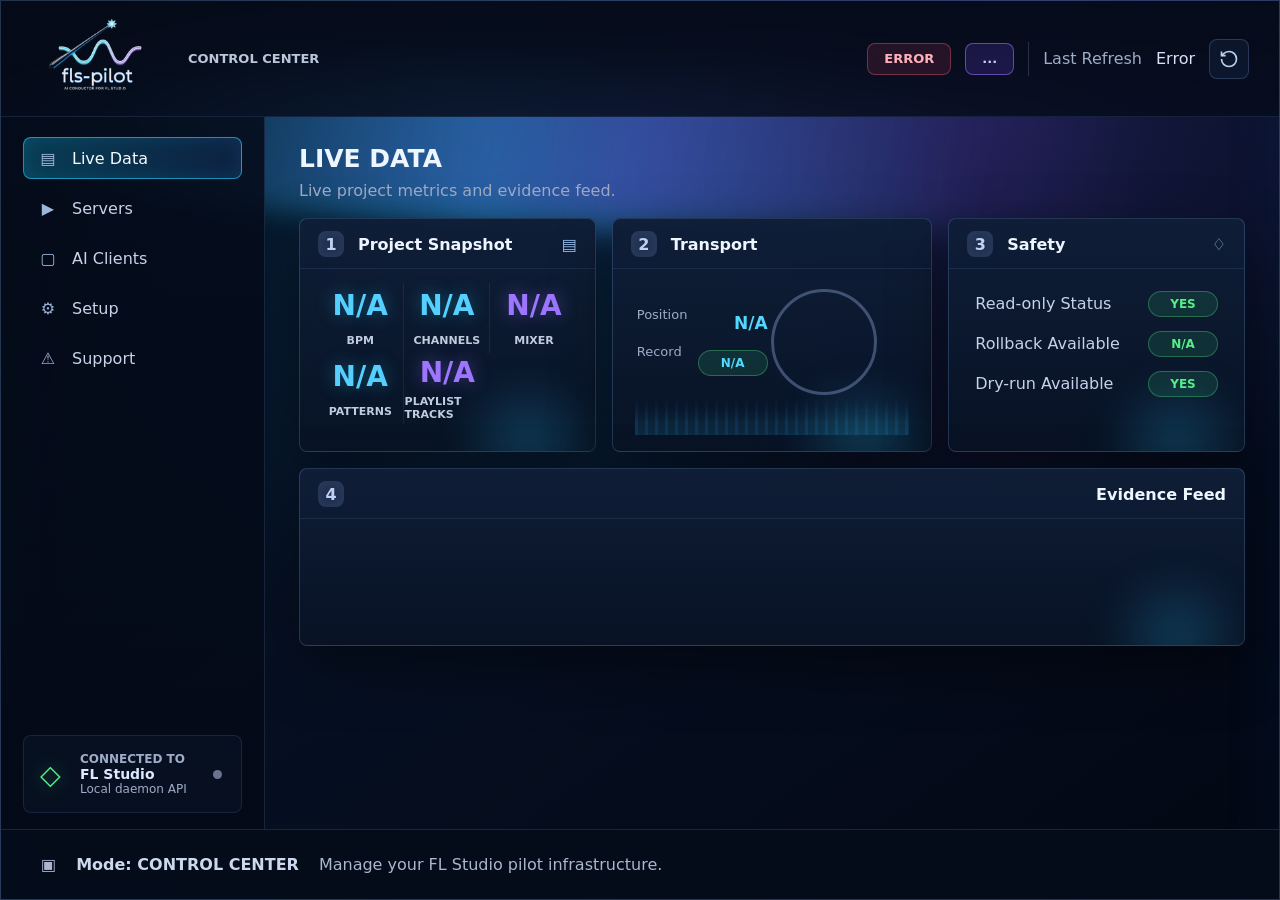
==== commit 006473a7: "refactor: rename dashboard nomenclature to panel and status throughout codebase and documentation" ====
--- a/src/fls_pilot/control_center_static/index.html
+++ b/src/fls_pilot/control_center_static/index.html
@@ -17,7 +17,7 @@
         </span>
         <span class="brand-subtitle">Control Center</span>
       </div>
-      <div class="topbar-status" aria-label="Dashboard status">
+      <div class="topbar-status" aria-label="Status">
         <span class="pill pill-live" id="bridge-pill">Loading</span>
         <span class="pill pill-version" id="version-pill">...</span>
         <span class="divider"></span>
@@ -33,7 +33,7 @@
       </div>
     </header>
 
-    <aside class="sidebar" aria-label="Dashboard navigation">
+    <aside class="sidebar" aria-label="Navigation">
       <nav class="nav-list">
         <button class="nav-item active" type="button" data-target="project_data">
           <span aria-hidden="true">&#x25a4;</span><span>Live Data</span>
@@ -168,7 +168,7 @@
             <span class="panel-icon" aria-hidden="true">&#x2662;</span>
           </div>
           <ul class="safety-list">
-            <li><span>Read-only Dashboard</span><strong id="read-only-state">YES</strong></li>
+            <li><span>Read-only Status</span><strong id="read-only-state">YES</strong></li>
             <li><span>Rollback Available</span><strong id="rollback-state">N/A</strong></li>
             <li><span>Dry-run Available</span><strong id="dry-run-state">YES</strong></li>
           </ul>
@@ -202,8 +202,8 @@
       </div>
       <p class="panel-note" style="margin: 20px 26px; white-space: pre-wrap; line-height: 1.5;">FL Studio values are readable. Check out Live Data for live information and AI Clients to set up LLM agents to use FL Studio Pilot.</p>
       <div style="padding: 0 26px 20px; display: flex; gap: 8px;">
-        <button class="ghost-button" onclick="document.getElementById('success-overlay').style.display='none'; selectDashboard('project_data')">Live Data</button>
-        <button class="ghost-button" onclick="document.getElementById('success-overlay').style.display='none'; selectDashboard('clients')">AI Clients</button>
+        <button class="ghost-button" onclick="document.getElementById('success-overlay').style.display='none'; selectPanel('project_data')">Live Data</button>
+        <button class="ghost-button" onclick="document.getElementById('success-overlay').style.display='none'; selectPanel('clients')">AI Clients</button>
       </div>
     </article>
   </div>
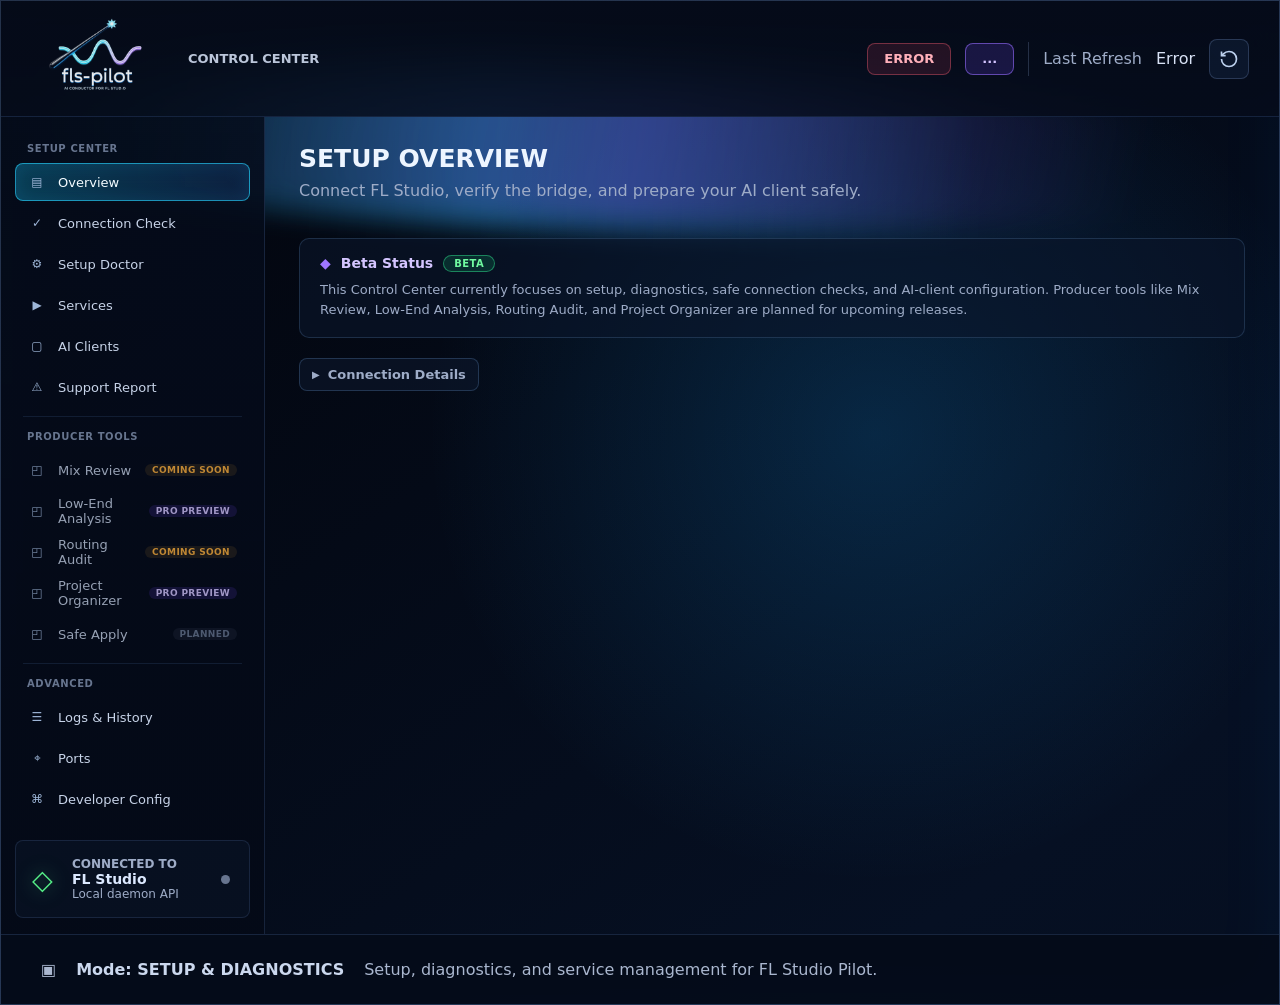
==== commit 12e829e3: "feat: introduce dashboard overview with status cards and standardized state terminology" ====
--- a/src/fls_pilot/control_center_static/index.html
+++ b/src/fls_pilot/control_center_static/index.html
@@ -4,12 +4,15 @@
 <head>
   <meta charset="utf-8" />
   <meta name="viewport" content="width=device-width, initial-scale=1" />
-  <title>fls-pilot Control Center</title>
+  <title>fls-pilot Control Center — Setup & Diagnostics</title>
+  <meta name="description" content="fls-pilot Control Center: setup, diagnostics, service management, and AI client configuration for FL Studio Pilot." />
   <link rel="stylesheet" href="styles.css" />
 </head>
 
 <body>
   <div class="app-shell">
+
+    <!-- ── Topbar ─────────────────────────────────────────────────────────── -->
     <header class="topbar">
       <div class="brand">
         <span class="brand-mark-wrap">
@@ -33,25 +36,82 @@
       </div>
     </header>
 
+    <!-- ── Sidebar ────────────────────────────────────────────────────────── -->
     <aside class="sidebar" aria-label="Navigation">
-      <nav class="nav-list">
-        <button class="nav-item active" type="button" data-target="project_data">
-          <span aria-hidden="true">&#x25a4;</span><span>Live Data</span>
-        </button>
-        <button class="nav-item" type="button" data-target="runtime">
-          <span aria-hidden="true">&#x25b6;</span><span>Servers</span>
-        </button>
-        <button class="nav-item" type="button" data-target="clients">
-          <span aria-hidden="true">&#x25a2;</span><span>AI Clients</span>
-        </button>
-        <button class="nav-item" type="button" data-target="setup">
-          <span aria-hidden="true">&#x2699;</span><span>Setup</span>
-        </button>
-        <button class="nav-item" type="button" data-target="support">
-          <span aria-hidden="true">&#x26A0;</span><span>Support</span>
-        </button>
-
+      <nav class="nav-list" aria-label="Main navigation">
+
+        <!-- Group: Setup Center -->
+        <div class="nav-group">
+          <span class="nav-group-title">Setup Center</span>
+          <button class="nav-item active" type="button" data-target="overview" id="nav-overview">
+            <span aria-hidden="true">&#x25a4;</span><span>Overview</span>
+          </button>
+          <button class="nav-item" type="button" data-target="connection_check" id="nav-connection-check">
+            <span aria-hidden="true">&#x2713;</span><span>Connection Check</span>
+          </button>
+          <button class="nav-item" type="button" data-target="setup" id="nav-setup">
+            <span aria-hidden="true">&#x2699;</span><span>Setup Doctor</span>
+          </button>
+          <button class="nav-item" type="button" data-target="runtime" id="nav-runtime">
+            <span aria-hidden="true">&#x25b6;</span><span>Services</span>
+          </button>
+          <button class="nav-item" type="button" data-target="clients" id="nav-clients">
+            <span aria-hidden="true">&#x25a2;</span><span>AI Clients</span>
+          </button>
+          <button class="nav-item" type="button" data-target="support" id="nav-support">
+            <span aria-hidden="true">&#x26A0;</span><span>Support Report</span>
+          </button>
+        </div>
+
+        <div class="nav-divider"></div>
+
+        <!-- Group: Producer Tools -->
+        <div class="nav-group">
+          <span class="nav-group-title">Producer Tools</span>
+          <button class="nav-item nav-item-preview" type="button" data-target="producer_mix_review" id="nav-mix-review">
+            <span aria-hidden="true">&#x25f0;</span>
+            <span>Mix Review</span>
+            <span class="nav-badge badge-coming-soon">Coming Soon</span>
+          </button>
+          <button class="nav-item nav-item-preview" type="button" data-target="producer_low_end" id="nav-low-end">
+            <span aria-hidden="true">&#x25f0;</span>
+            <span>Low-End Analysis</span>
+            <span class="nav-badge badge-pro-preview">Pro Preview</span>
+          </button>
+          <button class="nav-item nav-item-preview" type="button" data-target="producer_routing" id="nav-routing">
+            <span aria-hidden="true">&#x25f0;</span>
+            <span>Routing Audit</span>
+            <span class="nav-badge badge-coming-soon">Coming Soon</span>
+          </button>
+          <button class="nav-item nav-item-preview" type="button" data-target="producer_organizer" id="nav-organizer">
+            <span aria-hidden="true">&#x25f0;</span>
+            <span>Project Organizer</span>
+            <span class="nav-badge badge-pro-preview">Pro Preview</span>
+          </button>
+          <button class="nav-item nav-item-preview" type="button" data-target="producer_safe_apply" id="nav-safe-apply">
+            <span aria-hidden="true">&#x25f0;</span>
+            <span>Safe Apply</span>
+            <span class="nav-badge badge-planned">Planned</span>
+          </button>
+        </div>
+
+        <div class="nav-divider"></div>
+
+        <!-- Group: Advanced -->
+        <div class="nav-group">
+          <span class="nav-group-title">Advanced</span>
+          <button class="nav-item" type="button" data-target="logs_history" id="nav-logs">
+            <span aria-hidden="true">&#x2630;</span><span>Logs &amp; History</span>
+          </button>
+          <button class="nav-item" type="button" data-target="ports" id="nav-ports">
+            <span aria-hidden="true">&#x2316;</span><span>Ports</span>
+          </button>
+          <button class="nav-item" type="button" data-target="developer_config" id="nav-devconfig">
+            <span aria-hidden="true">&#x2318;</span><span>Developer Config</span>
+          </button>
+        </div>
       </nav>
+
       <div class="connection-card">
         <span class="shield" aria-hidden="true">&#x25c7;</span>
         <div>
@@ -63,151 +123,392 @@
       </div>
     </aside>
 
+    <!-- ═══════════════════════════════════════════════════════════════════════
+         SETUP CENTER PANELS
+    ════════════════════════════════════════════════════════════════════════════ -->
+
+    <!-- ── Setup Overview (default) ─────────────────────────────────────── -->
+    <main class="status-report" id="overview" style="display: block; position: relative;">
+
+      <!-- Disconnected overlay -->
+      <div id="disconnected-overlay" class="disconnected-overlay" style="display: none;">
+        <div class="disconnected-content">
+          <p>FL Studio is not connected yet. Run Setup Doctor for the next safe step.</p>
+          <button class="ghost-button" id="disconnected-setup-button" type="button">Open Setup Doctor</button>
+          <p class="disconnected-note">No project changes will be made.</p>
+        </div>
+      </div>
+
+      <!-- Hero -->
+      <section class="hero">
+        <div>
+          <h1>Setup Overview</h1>
+          <p>Connect FL Studio, verify the bridge, and prepare your AI client safely.</p>
+        </div>
+      </section>
+
+      <!-- Status Cards (4-up) -->
+      <div class="overview-cards" id="overview-status-cards" aria-label="Setup status">
+        <!-- Populated by renderOverviewCards() -->
+      </div>
+
+      <!-- Beta Card -->
+      <div class="beta-card" role="note">
+        <div class="beta-card-header">
+          <span class="beta-card-icon" aria-hidden="true">&#x25c6;</span>
+          <strong>Beta Status</strong>
+          <span class="badge badge-beta">Beta</span>
+        </div>
+        <p>This Control Center currently focuses on setup, diagnostics, safe connection checks, and AI&#8209;client configuration. Producer tools like Mix Review, Low&#8209;End Analysis, Routing Audit, and Project Organizer are planned for upcoming releases.</p>
+      </div>
+
+      <!-- Connection Details (collapsible) -->
+      <details class="connection-details-section" id="connection-details">
+        <summary class="connection-details-summary">Connection Details</summary>
+        <p class="connection-details-subtitle">Verified: fls&#8209;pilot can safely read basic data from FL Studio.</p>
+
+        <section class="grid" id="project-data-grid">
+          <!-- Project Snapshot -->
+          <article class="panel panel-project">
+            <div class="panel-heading">
+              <span class="panel-index">1</span>
+              <h2>Project Snapshot</h2>
+              <span class="panel-icon" aria-hidden="true">&#x25a4;</span>
+            </div>
+            <div class="counter-grid">
+              <div><strong id="tempo-value">N/A</strong><span>BPM</span></div>
+              <div><strong id="channel-count">N/A</strong><span>Channels</span></div>
+              <div><strong id="mixer-count">N/A</strong><span>Mixer</span></div>
+              <div><strong id="pattern-count">N/A</strong><span>Patterns</span></div>
+              <div><strong id="playlist-count">N/A</strong><span>Playlist Tracks</span></div>
+            </div>
+          </article>
+
+          <!-- Transport -->
+          <article class="panel transport-panel">
+            <div class="panel-heading">
+              <span class="panel-index">2</span>
+              <h2>Transport</h2>
+            </div>
+            <div class="transport-layout">
+              <dl class="transport-stats">
+                <div>
+                  <dt>Position</dt>
+                  <dd id="song-position">N/A</dd>
+                </div>
+                <div>
+                  <dt>Record</dt>
+                  <dd id="record-state" class="small-pill">N/A</dd>
+                </div>
+              </dl>
+              <div class="status-orb" id="status-orb" aria-hidden="true"><span></span></div>
+            </div>
+            <div class="wave-bars" aria-hidden="true"></div>
+          </article>
+
+          <!-- Safety -->
+          <article class="panel" id="safety">
+            <div class="panel-heading">
+              <span class="panel-index">3</span>
+              <h2>Safety</h2>
+              <span class="panel-icon" aria-hidden="true">&#x2662;</span>
+            </div>
+            <ul class="safety-list">
+              <li><span>Read-only mode</span><strong id="read-only-state">Active</strong></li>
+              <li><span>Project changes</span><strong class="safety-disabled">Disabled</strong></li>
+              <li><span>Dry-run</span><strong id="dry-run-state">Available</strong></li>
+              <li id="rollback-row" style="display: none;"><span>Rollback</span><strong id="rollback-state">N/A</strong></li>
+            </ul>
+          </article>
+
+          <!-- Connection Evidence -->
+          <article class="panel evidence-panel" id="evidence">
+            <div class="panel-heading">
+              <span class="panel-index">4</span>
+              <h2>Connection Evidence</h2>
+            </div>
+            <p class="panel-note" style="margin: 8px 22px 0; font-size: 12px; color: var(--muted);">
+              Verified: fls&#8209;pilot can safely read basic data from FL Studio.
+            </p>
+            <div class="evidence-table" id="evidence-table"></div>
+          </article>
+        </section>
+      </details>
+    </main>
+
+    <!-- ── Connection Check ──────────────────────────────────────────────── -->
+    <main class="status-report" id="connection_check" style="display: none;">
+      <section class="hero">
+        <div>
+          <h1>Connection Check</h1>
+          <p>Quick health check for FL Studio, services, and AI client readiness.</p>
+        </div>
+      </section>
+      <div class="grid" id="connection-check-grid">
+        <!-- Populated by renderConnectionCheck() -->
+      </div>
+    </main>
+
+    <!-- ── Setup Doctor ───────────────────────────────────────────────────── -->
     <main class="status-report" id="setup" style="display: none;">
       <section class="hero">
         <div>
-          <h1>Guided Setup</h1>
+          <h1>Setup Doctor</h1>
           <p>Follow the next suggested action. Checks are read-only and do not modify FL Studio projects.</p>
         </div>
       </section>
       <section class="grid" id="setup-steps"></section>
     </main>
 
+    <!-- ── Services ──────────────────────────────────────────────────────── -->
     <main class="status-report" id="runtime" style="display: none;">
       <section class="hero">
         <div>
-          <h1>Servers</h1>
-          <p>Start and stop only processes launched by this Control Center.</p>
-        </div>
-      </section>
-
+          <h1>Services</h1>
+          <p>Start and stop services launched by this Control Center. For full logs and port details, use Advanced.</p>
+        </div>
+      </section>
       <section class="grid" id="runtime-status"></section>
     </main>
 
+    <!-- ── AI Clients ─────────────────────────────────────────────────────── -->
     <main class="status-report" id="clients" style="display: none;">
       <section class="hero">
         <div>
           <h1>AI Clients</h1>
-          <p>Copy these values into your MCP client. Config files are not edited automatically.</p>
+          <p>Follow the steps below to connect your AI client. Config files are not edited automatically.</p>
         </div>
       </section>
       <section class="grid" id="client-snippets"></section>
     </main>
 
+    <!-- ── Support Report ─────────────────────────────────────────────────── -->
     <main class="status-report" id="support" style="display: none;">
       <section class="hero">
         <div>
           <h1>Support Report</h1>
           <p>Use this when reporting setup problems.</p>
         </div>
-        <div style="display: flex; gap: 12px;">
-          <button class="ghost-button" id="copy-report" type="button">Copy setup report</button>
-          <button class="ghost-button" id="download-report" type="button">Download setup report</button>
-        </div>
-      </section>
-      <pre id="setup-report" class="panel"
-        style="padding: 16px; margin-top: 16px; color: #a5b4fc; white-space: pre-wrap; font-family: monospace;"></pre>
-    </main>
-
-    <main class="status-report" id="project_data" style="display: block; position: relative;">
-      <div id="disconnected-overlay" class="disconnected-overlay" style="display: none;">
-        <div class="disconnected-content">
-          <p>FL Studio data is currently unavailable. Run Setup diagnosis for the next safe check.</p>
-          <button class="ghost-button" id="disconnected-setup-button" type="button">Open Setup</button>
-        </div>
-      </div>
-      <section class="hero">
-        <div>
-          <h1>Live Data</h1>
-          <p>Live project metrics and evidence feed.</p>
-        </div>
-      </section>
-      <section class="grid" id="project-data-grid">
-        <article class="panel panel-project">
-          <div class="panel-heading">
-            <span class="panel-index">1</span>
-            <h2>Project Snapshot</h2>
-            <span class="panel-icon" aria-hidden="true">&#x25a4;</span>
+        <div style="display: flex; gap: 12px; flex-wrap: wrap;">
+          <button class="ghost-button" id="copy-report" type="button">Copy support report</button>
+          <button class="ghost-button" id="download-report" type="button">Download support report</button>
+        </div>
+      </section>
+
+      <!-- Human-readable summary -->
+      <div class="support-summary panel" style="margin-bottom: 16px;">
+        <div class="panel-heading">
+          <h2>Summary</h2>
+        </div>
+        <div id="support-summary-content" style="padding: 16px 26px 20px;">
+          <p style="color: var(--muted); font-size: 13px;">Loading summary…</p>
+        </div>
+      </div>
+
+      <!-- Raw report (collapsible) -->
+      <details class="raw-report-details">
+        <summary class="raw-report-summary">Show raw report</summary>
+        <pre id="setup-report" class="panel"
+          style="padding: 16px; margin-top: 16px; color: #a5b4fc; white-space: pre-wrap; font-family: monospace;"></pre>
+      </details>
+    </main>
+
+    <!-- ═══════════════════════════════════════════════════════════════════════
+         PRODUCER TOOLS PREVIEW PANELS
+    ════════════════════════════════════════════════════════════════════════════ -->
+
+    <!-- ── Mix Review Preview ─────────────────────────────────────────────── -->
+    <main class="status-report" id="producer_mix_review" style="display: none;">
+      <section class="hero">
+        <div>
+          <h1>Mix Review <span class="badge badge-coming-soon">Coming Soon</span></h1>
+          <p>Find clipping, headroom and balance risks before export.</p>
+        </div>
+      </section>
+      <div class="producer-preview-card panel">
+        <div class="panel-heading">
+          <h2>About Mix Review</h2>
+        </div>
+        <div class="producer-preview-content">
+          <p>Mix Review will analyze your FL Studio project for clipping, headroom, and stereo balance risks before you export. It reads mixer levels and channel data in read-only mode.</p>
+          <div class="preview-notice">
+            <span class="preview-notice-icon" aria-hidden="true">ℹ</span>
+            <p>This feature is not active in this beta. Current Control Center features focus on setup, diagnostics, safe connection checks, and AI&#8209;client configuration.</p>
           </div>
-          <div class="counter-grid">
-            <div><strong id="tempo-value">N/A</strong><span>BPM</span></div>
-            <div><strong id="channel-count">N/A</strong><span>Channels</span></div>
-            <div><strong id="mixer-count">N/A</strong><span>Mixer</span></div>
-            <div><strong id="pattern-count">N/A</strong><span>Patterns</span></div>
-            <div><strong id="playlist-count">N/A</strong><span>Playlist Tracks</span></div>
+        </div>
+      </div>
+    </main>
+
+    <!-- ── Low-End Analysis Preview ──────────────────────────────────────── -->
+    <main class="status-report" id="producer_low_end" style="display: none;">
+      <section class="hero">
+        <div>
+          <h1>Low-End Analysis <span class="badge badge-pro-preview">Pro Preview</span></h1>
+          <p>Inspect kick, bass and master low-end relationships.</p>
+        </div>
+      </section>
+      <div class="producer-preview-card panel">
+        <div class="panel-heading">
+          <h2>About Low-End Analysis</h2>
+        </div>
+        <div class="producer-preview-content">
+          <p>Low-End Analysis will inspect the relationship between kick, bass, and master low-end frequency content. It uses read-only analyzer data to surface low-frequency masking and phase issues.</p>
+          <div class="preview-notice">
+            <span class="preview-notice-icon" aria-hidden="true">ℹ</span>
+            <p>This feature is not active in this beta. Current Control Center features focus on setup, diagnostics, safe connection checks, and AI&#8209;client configuration.</p>
           </div>
-        </article>
-
-        <article class="panel transport-panel">
-          <div class="panel-heading">
-            <span class="panel-index">2</span>
-            <h2>Transport</h2>
+        </div>
+      </div>
+    </main>
+
+    <!-- ── Routing Audit Preview ──────────────────────────────────────────── -->
+    <main class="status-report" id="producer_routing" style="display: none;">
+      <section class="hero">
+        <div>
+          <h1>Routing Audit <span class="badge badge-coming-soon">Coming Soon</span></h1>
+          <p>Detect suspicious sends, muted paths and bus-routing risks.</p>
+        </div>
+      </section>
+      <div class="producer-preview-card panel">
+        <div class="panel-heading">
+          <h2>About Routing Audit</h2>
+        </div>
+        <div class="producer-preview-content">
+          <p>Routing Audit will scan your mixer and channel routing for suspicious sends, dead-end paths, muted routing chains, and bus-routing risks — all in read-only mode.</p>
+          <div class="preview-notice">
+            <span class="preview-notice-icon" aria-hidden="true">ℹ</span>
+            <p>This feature is not active in this beta. Current Control Center features focus on setup, diagnostics, safe connection checks, and AI&#8209;client configuration.</p>
           </div>
-          <div class="transport-layout">
-            <dl class="transport-stats">
-              <div>
-                <dt>Position</dt>
-                <dd id="song-position">N/A</dd>
-              </div>
-              <div>
-                <dt>Record</dt>
-                <dd id="record-state" class="small-pill">N/A</dd>
-              </div>
-            </dl>
-            <div class="status-orb" id="status-orb" aria-hidden="true">
-              <span></span>
-            </div>
+        </div>
+      </div>
+    </main>
+
+    <!-- ── Project Organizer Preview ─────────────────────────────────────── -->
+    <main class="status-report" id="producer_organizer" style="display: none;">
+      <section class="hero">
+        <div>
+          <h1>Project Organizer <span class="badge badge-pro-preview">Pro Preview</span></h1>
+          <p>Suggest safe cleanup actions before anything is changed.</p>
+        </div>
+      </section>
+      <div class="producer-preview-card panel">
+        <div class="panel-heading">
+          <h2>About Project Organizer</h2>
+        </div>
+        <div class="producer-preview-content">
+          <p>Project Organizer will scan your project and suggest safe naming, color, and routing cleanup actions. All suggestions are presented before any changes are applied.</p>
+          <div class="preview-notice">
+            <span class="preview-notice-icon" aria-hidden="true">ℹ</span>
+            <p>This feature is not active in this beta. Current Control Center features focus on setup, diagnostics, safe connection checks, and AI&#8209;client configuration.</p>
           </div>
-          <div class="wave-bars" aria-hidden="true"></div>
-        </article>
-
-        <article class="panel" id="safety">
-          <div class="panel-heading">
-            <span class="panel-index">3</span>
-            <h2>Safety</h2>
-            <span class="panel-icon" aria-hidden="true">&#x2662;</span>
+        </div>
+      </div>
+    </main>
+
+    <!-- ── Safe Apply Preview ────────────────────────────────────────────── -->
+    <main class="status-report" id="producer_safe_apply" style="display: none;">
+      <section class="hero">
+        <div>
+          <h1>Safe Apply <span class="badge badge-planned">Planned</span></h1>
+          <p>Apply approved changes only, with a proposal-first workflow.</p>
+        </div>
+      </section>
+      <div class="producer-preview-card panel">
+        <div class="panel-heading">
+          <h2>About Safe Apply</h2>
+        </div>
+        <div class="producer-preview-content">
+          <p>Safe Apply will let you review and approve each proposed change before it is applied to FL Studio. Changes are scoped, reversible, and logged — one at a time.</p>
+          <div class="preview-notice">
+            <span class="preview-notice-icon" aria-hidden="true">ℹ</span>
+            <p>This feature is not active in this beta. Current Control Center features focus on setup, diagnostics, safe connection checks, and AI&#8209;client configuration.</p>
           </div>
-          <ul class="safety-list">
-            <li><span>Read-only Status</span><strong id="read-only-state">YES</strong></li>
-            <li><span>Rollback Available</span><strong id="rollback-state">N/A</strong></li>
-            <li><span>Dry-run Available</span><strong id="dry-run-state">YES</strong></li>
-          </ul>
-        </article>
-
-        <article class="panel evidence-panel" id="evidence">
-          <div class="panel-heading">
-            <span class="panel-index">4</span>
-            <h2>Evidence Feed</h2>
-          </div>
-          <div class="evidence-table" id="evidence-table"></div>
-        </article>
-      </section>
-    </main>
-
+        </div>
+      </div>
+    </main>
+
+    <!-- ═══════════════════════════════════════════════════════════════════════
+         ADVANCED PANELS
+    ════════════════════════════════════════════════════════════════════════════ -->
+
+    <!-- ── Logs & History ────────────────────────────────────────────────── -->
+    <main class="status-report" id="logs_history" style="display: none;">
+      <section class="hero">
+        <div>
+          <h1>Logs &amp; History</h1>
+          <p>Runtime service logs, setup check history, and safety event records.</p>
+        </div>
+      </section>
+      <div id="logs-history-content" class="logs-history-layout">
+        <!-- Populated by renderLogsHistory() -->
+      </div>
+    </main>
+
+    <!-- ── Ports ─────────────────────────────────────────────────────────── -->
+    <main class="status-report" id="ports" style="display: none;">
+      <section class="hero">
+        <div>
+          <h1>Ports</h1>
+          <p>Port configuration for all Control Center services.</p>
+        </div>
+      </section>
+      <div class="panel" style="padding: 0 0 16px;">
+        <div class="panel-heading">
+          <h2>Port Table</h2>
+        </div>
+        <div id="ports-table-wrap" style="overflow-x: auto; padding: 0 18px 8px;">
+          <!-- Populated by renderPorts() -->
+        </div>
+      </div>
+    </main>
+
+    <!-- ── Developer Config ───────────────────────────────────────────────── -->
+    <main class="status-report" id="developer_config" style="display: none;">
+      <section class="hero">
+        <div>
+          <h1>Developer Config</h1>
+          <p>Advanced local configuration and debug settings.</p>
+        </div>
+      </section>
+      <div class="panel placeholder-panel">
+        <div class="panel-heading">
+          <h2>Developer Configuration</h2>
+          <span class="badge badge-planned" style="margin-left: auto;">Planned</span>
+        </div>
+        <div style="padding: 20px 26px 24px;">
+          <p style="color: var(--muted); margin: 0 0 12px;">Developer configuration will be available in a future release.</p>
+          <p style="color: var(--dim); font-size: 13px; margin: 0;">This section will collect advanced local configuration, debug output, and integration settings.</p>
+        </div>
+      </div>
+    </main>
+
+    <!-- ── Footer ─────────────────────────────────────────────────────────── -->
     <footer class="statusbar">
       <div>
         <span aria-hidden="true">&#x25a3;</span>
-        <strong>Mode: CONTROL CENTER</strong>
-        <span>Manage your FL Studio pilot infrastructure.</span>
+        <strong>Mode: SETUP &amp; DIAGNOSTICS</strong>
+        <span>Setup, diagnostics, and service management for FL Studio Pilot.</span>
       </div>
       <div id="footer-cc-port" style="margin-left: auto; font-size: 11px; opacity: 0.8;"></div>
     </footer>
   </div>
 
+  <!-- ── Success overlay ────────────────────────────────────────────────────── -->
   <div id="success-overlay" class="loading-overlay" style="display: none; z-index: 10000; backdrop-filter: blur(8px);">
     <article class="panel setup-success-layer" style="max-width: 480px; margin: 20px; box-shadow: 0 40px 100px rgba(0,0,0,0.6);">
       <div class="panel-heading">
-        <h2 style="font-size: 18px;">Congratulations, setup is up and running.</h2>
-        <span class="evidence-state" style="margin-left: auto; font-size: 11px; color: #70fba0; background: rgba(27, 228, 126, 0.14); border: 1px solid rgba(54, 244, 152, 0.44); border-radius: 8px; padding: 2px 10px;">OK</span>
-      </div>
-      <p class="panel-note" style="margin: 20px 26px; white-space: pre-wrap; line-height: 1.5;">FL Studio values are readable. Check out Live Data for live information and AI Clients to set up LLM agents to use FL Studio Pilot.</p>
-      <div style="padding: 0 26px 20px; display: flex; gap: 8px;">
-        <button class="ghost-button" onclick="document.getElementById('success-overlay').style.display='none'; selectPanel('project_data')">Live Data</button>
+        <h2 style="font-size: 18px;">FL Studio is connected.</h2>
+        <span class="evidence-state" style="margin-left: auto; font-size: 11px; color: #70fba0; background: rgba(27, 228, 126, 0.14); border: 1px solid rgba(54, 244, 152, 0.44); border-radius: 8px; padding: 2px 10px;">Connected</span>
+      </div>
+      <p class="panel-note" style="margin: 20px 26px; white-space: pre-wrap; line-height: 1.5;">fls&#8209;pilot can read FL Studio data. Check Setup Overview for the full status, or open AI Clients to configure your AI assistant.</p>
+      <div style="padding: 0 26px 20px; display: flex; gap: 8px; flex-wrap: wrap;">
+        <button class="ghost-button" onclick="document.getElementById('success-overlay').style.display='none'; selectPanel('overview')">Setup Overview</button>
         <button class="ghost-button" onclick="document.getElementById('success-overlay').style.display='none'; selectPanel('clients')">AI Clients</button>
       </div>
     </article>
   </div>
 
+  <!-- ── Loading overlay ────────────────────────────────────────────────────── -->
   <div id="loading-overlay" class="loading-overlay" style="display: none;">
     <div class="loading-content">
       <div class="spinner"></div>
--- a/src/fls_pilot/control_center_static/styles.css
+++ b/src/fls_pilot/control_center_static/styles.css
@@ -1,3 +1,4 @@
+/* ─── Design Tokens ──────────────────────────────────────────────────────── */
 :root {
   color-scheme: dark;
   --bg: #030713;
@@ -18,14 +19,10 @@
   --shadow: 0 22px 60px rgba(0, 0, 0, 0.42);
 }
 
-* {
-  box-sizing: border-box;
-}
-
-html,
-body {
-  min-height: 100%;
-}
+/* ─── Reset & Base ───────────────────────────────────────────────────────── */
+* { box-sizing: border-box; }
+
+html, body { min-height: 100%; }
 
 body {
   margin: 0;
@@ -34,27 +31,37 @@
     radial-gradient(circle at 78% 12%, rgba(100, 71, 220, 0.2), transparent 28rem),
     radial-gradient(circle at 38% 24%, rgba(23, 165, 255, 0.18), transparent 28rem),
     linear-gradient(145deg, #02040b 0%, #061023 46%, #030713 100%);
+  background-size: 180% 180%;
+  animation: bgDrift 18s ease-in-out infinite;
   color: var(--text);
   font-family:
     Inter, ui-sans-serif, system-ui, -apple-system, BlinkMacSystemFont, "Segoe UI", sans-serif;
 }
 
-button {
-  font: inherit;
-}
+@keyframes bgDrift {
+  0%, 100% { background-position: 0% 50%; }
+  50% { background-position: 100% 50%; }
+}
+
+button { font: inherit; }
 
 .sr-only {
   position: absolute;
-  width: 1px;
-  height: 1px;
-  padding: 0;
-  margin: -1px;
-  overflow: hidden;
-  clip: rect(0, 0, 0, 0);
-  white-space: nowrap;
-  border: 0;
-}
-
+  width: 1px; height: 1px; padding: 0; margin: -1px;
+  overflow: hidden; clip: rect(0, 0, 0, 0);
+  white-space: nowrap; border: 0;
+}
+
+/* ─── prefers-reduced-motion ─────────────────────────────────────────────── */
+@media (prefers-reduced-motion: reduce) {
+  *, *::before, *::after {
+    animation-duration: 0.01ms !important;
+    animation-iteration-count: 1 !important;
+    transition-duration: 0.01ms !important;
+  }
+}
+
+/* ─── App Shell ──────────────────────────────────────────────────────────── */
 .app-shell {
   position: relative;
   display: grid;
@@ -88,81 +95,49 @@
   filter: blur(15px);
 }
 
+/* ─── Topbar ─────────────────────────────────────────────────────────────── */
 .topbar {
-  position: sticky;
-  top: 0;
-  z-index: 10;
+  position: sticky; top: 0; z-index: 10;
   grid-column: 1 / -1;
-  display: flex;
-  align-items: center;
-  gap: 24px;
-  padding: 18px 30px;
+  display: flex; align-items: center; gap: 24px; padding: 18px 30px;
   background: linear-gradient(180deg, rgba(5, 11, 25, 0.96), rgba(6, 12, 27, 0.84));
   border-bottom: 1px solid rgba(78, 120, 190, 0.22);
   backdrop-filter: blur(22px);
 }
 
-.brand {
-  display: flex;
-  align-items: center;
-  min-width: 0;
-  gap: 14px;
-}
+.brand { display: flex; align-items: center; min-width: 0; gap: 14px; }
 
 .brand-mark-wrap {
-  position: relative;
-  display: flex;
-  align-items: center;
-  justify-content: center;
+  position: relative; display: flex;
+  align-items: center; justify-content: center;
 }
 
 .brand-mark {
-  height: 86px;
-  width: auto;
-  object-fit: contain;
-  opacity: 0.92;
-  mix-blend-mode: screen;
+  height: 86px; width: auto; object-fit: contain;
+  opacity: 0.92; mix-blend-mode: screen;
 }
 
 .brand-name {
-  color: #f5fbff;
-  font-size: 34px;
-  font-weight: 650;
-  letter-spacing: 0;
-  text-shadow: 0 0 18px rgba(57, 174, 255, 0.7);
+  color: #f5fbff; font-size: 34px; font-weight: 650;
+  letter-spacing: 0; text-shadow: 0 0 18px rgba(57, 174, 255, 0.7);
   white-space: nowrap;
 }
 
 .brand-subtitle {
-  padding-left: 14px;
-  color: #bbc6da;
-  font-size: 13px;
-  font-weight: 700;
-  letter-spacing: 0;
-  text-transform: uppercase;
-  white-space: nowrap;
+  padding-left: 14px; color: #bbc6da; font-size: 13px; font-weight: 700;
+  letter-spacing: 0; text-transform: uppercase; white-space: nowrap;
 }
 
 .topbar-status {
-  display: flex;
-  align-items: center;
-  gap: 14px;
-  margin-left: auto;
-  color: var(--muted);
-  white-space: nowrap;
-}
-
+  display: flex; align-items: center; gap: 14px;
+  margin-left: auto; color: var(--muted); white-space: nowrap;
+}
+
+/* ─── Pills ──────────────────────────────────────────────────────────────── */
 .pill {
-  display: inline-flex;
-  align-items: center;
-  justify-content: center;
-  min-height: 32px;
-  padding: 0 16px;
-  border-radius: 8px;
-  font-size: 13px;
-  font-weight: 800;
-  letter-spacing: 0;
-  text-transform: uppercase;
+  display: inline-flex; align-items: center; justify-content: center;
+  min-height: 32px; padding: 0 16px; border-radius: 8px;
+  font-size: 13px; font-weight: 800; letter-spacing: 0; text-transform: uppercase;
 }
 
 .pill-live {
@@ -170,6 +145,12 @@
   background: rgba(27, 228, 126, 0.14);
   border: 1px solid rgba(54, 244, 152, 0.44);
   box-shadow: 0 0 26px rgba(22, 225, 139, 0.18);
+  animation: livePulse 2.4s ease-in-out infinite;
+}
+
+@keyframes livePulse {
+  0%, 100% { box-shadow: 0 0 8px rgba(0,255,180,.25); }
+  50% { box-shadow: 0 0 22px rgba(0,255,180,.55); }
 }
 
 .pill-offline,
@@ -185,69 +166,62 @@
   border: 1px solid rgba(151, 111, 255, 0.58);
 }
 
-.divider {
-  width: 1px;
-  height: 34px;
-  background: rgba(143, 166, 214, 0.24);
-}
-
-.clock {
-  color: #d8e2f5;
-  font-variant-numeric: tabular-nums;
-}
+.divider { width: 1px; height: 34px; background: rgba(143, 166, 214, 0.24); }
+
+.clock { color: #d8e2f5; font-variant-numeric: tabular-nums; }
 
 .icon-button {
-  display: grid;
-  place-items: center;
-  width: 40px;
-  height: 40px;
-  color: #bdd1ee;
-  cursor: pointer;
+  display: grid; place-items: center;
+  width: 40px; height: 40px; color: #bdd1ee; cursor: pointer;
   background: rgba(17, 31, 56, 0.62);
-  border: 1px solid rgba(134, 169, 222, 0.24);
-  border-radius: 8px;
-}
-
-.icon-button:hover,
-.ghost-button:hover,
-.nav-item:hover {
+  border: 1px solid rgba(134, 169, 222, 0.24); border-radius: 8px;
+}
+
+.icon-button:hover, .ghost-button:hover, .nav-item:hover {
   border-color: var(--line-strong);
 }
 
+/* ─── Sidebar & Navigation ───────────────────────────────────────────────── */
 .sidebar {
-  z-index: 2;
-  display: flex;
-  flex-direction: column;
-  gap: 24px;
-  padding: 20px 22px 16px;
+  z-index: 2; display: flex; flex-direction: column; gap: 16px;
+  padding: 16px 14px 16px;
   background: linear-gradient(180deg, rgba(5, 12, 27, 0.86), rgba(4, 10, 23, 0.96));
   border-right: 1px solid rgba(91, 129, 193, 0.22);
-}
-
-.nav-list {
-  display: grid;
-  gap: 8px;
+  overflow-y: auto;
+}
+
+.nav-list { display: flex; flex-direction: column; gap: 0; }
+
+/* Navigation groups */
+.nav-group { display: grid; gap: 3px; padding: 6px 0; }
+
+.nav-group-title {
+  padding: 4px 12px 6px;
+  color: var(--dim);
+  font-size: 10px;
+  font-weight: 800;
+  letter-spacing: 0.06em;
+  text-transform: uppercase;
+  user-select: none;
+}
+
+.nav-divider {
+  height: 1px;
+  margin: 4px 8px;
+  background: rgba(91, 129, 193, 0.16);
 }
 
 .nav-item {
-  display: flex;
-  align-items: center;
-  gap: 14px;
-  width: 100%;
-  min-height: 42px;
-  padding: 0 14px;
-  color: #c7d3e8;
-  text-align: left;
-  cursor: pointer;
-  background: transparent;
-  border: 1px solid transparent;
-  border-radius: 8px;
+  display: flex; align-items: center; gap: 12px;
+  width: 100%; min-height: 38px; padding: 0 12px;
+  color: #c7d3e8; text-align: left; cursor: pointer;
+  background: transparent; border: 1px solid transparent; border-radius: 8px;
+  font-size: 13px;
 }
 
 .nav-item span:first-child {
-  width: 20px;
-  color: #9eb6d8;
-  text-align: center;
+  width: 18px; color: #9eb6d8; text-align: center; flex-shrink: 0;
+  font-size: 12px;
 }
 
 .nav-item.active {
@@ -257,807 +231,961 @@
   box-shadow: inset 0 0 18px rgba(42, 194, 255, 0.12);
 }
 
+/* Producer Tools items — slightly dimmed but not broken */
+.nav-item-preview {
+  opacity: 0.75;
+}
+.nav-item-preview:hover { opacity: 1; }
+
+/* Nav badge (inline in sidebar) */
+.nav-badge {
+  display: inline-flex; align-items: center;
+  margin-left: auto; flex-shrink: 0;
+  padding: 1px 7px; border-radius: 999px;
+  font-size: 9px; font-weight: 800; text-transform: uppercase; letter-spacing: 0.04em;
+  white-space: nowrap;
+}
+
+/* Connection card at bottom of sidebar */
 .connection-card {
-  display: grid;
-  grid-template-columns: 28px minmax(0, 1fr) 12px;
-  gap: 12px;
-  align-items: center;
-  margin-top: auto;
-  padding: 16px;
+  display: grid; grid-template-columns: 28px minmax(0, 1fr) 12px;
+  gap: 12px; align-items: center; margin-top: auto; padding: 16px;
   background: rgba(10, 20, 38, 0.68);
-  border: 1px solid rgba(111, 151, 214, 0.16);
-  border-radius: 8px;
+  border: 1px solid rgba(111, 151, 214, 0.16); border-radius: 8px;
 }
 
 .connection-card.offline {
   border-color: rgba(255, 95, 114, 0.28);
   background: rgba(255, 77, 104, 0.04);
 }
-
-.connection-card.offline strong {
-  color: #ffb0ba;
-}
-
-.connection-card.offline .shield {
-  color: var(--red);
-  text-shadow: 0 0 18px rgba(255, 95, 114, 0.45);
-}
-
-.connection-card strong,
-.connection-card span {
-  display: block;
-}
-
+.connection-card.offline strong { color: #ffb0ba; }
+.connection-card.offline .shield { color: var(--red); text-shadow: 0 0 18px rgba(255, 95, 114, 0.45); }
+.connection-card strong, .connection-card span { display: block; }
 .connection-card strong {
-  overflow: hidden;
-  color: #dce9ff;
-  font-size: 14px;
-  text-overflow: ellipsis;
-  white-space: nowrap;
-}
-
-.connection-card span:not(.shield, .connection-dot) {
-  color: var(--muted);
-  font-size: 12px;
-}
+  overflow: hidden; color: #dce9ff; font-size: 14px;
+  text-overflow: ellipsis; white-space: nowrap;
+}
+.connection-card span:not(.shield, .connection-dot) { color: var(--muted); font-size: 12px; }
 
 .eyebrow {
-  color: #91a2bd;
-  font-size: 10px;
-  font-weight: 800;
-  letter-spacing: 0;
-  text-transform: uppercase;
-}
-
-.shield {
-  color: var(--green);
-  font-size: 27px;
-  text-shadow: 0 0 18px rgba(85, 239, 135, 0.55);
-}
-
-.connection-dot {
-  width: 9px;
-  height: 9px;
-  background: var(--dim);
-  border-radius: 999px;
-}
-
+  color: #91a2bd; font-size: 10px; font-weight: 800;
+  letter-spacing: 0; text-transform: uppercase;
+}
+
+.shield { color: var(--green); font-size: 27px; text-shadow: 0 0 18px rgba(85, 239, 135, 0.55); }
+
+.connection-dot { width: 9px; height: 9px; background: var(--dim); border-radius: 999px; }
 .connection-dot.live {
   background: var(--green);
   box-shadow: 0 0 14px rgba(85, 239, 135, 0.65);
-}
-
+  animation: heartbeat 1.8s ease-in-out infinite;
+}
+
+@keyframes heartbeat {
+  0%, 100% { transform: scale(1); opacity: .8; }
+  40% { transform: scale(1.45); opacity: 1; }
+}
+
+/* ─── Status Report Panels ───────────────────────────────────────────────── */
 .status-report {
-  z-index: 1;
-  min-width: 0;
-  padding: 28px 34px 26px;
+  z-index: 1; min-width: 0; padding: 28px 34px 26px;
 }
 
 .hero {
-  display: flex;
-  align-items: end;
-  justify-content: space-between;
-  margin-bottom: 18px;
+  display: flex; align-items: end; justify-content: space-between;
+  margin-bottom: 18px; flex-wrap: wrap; gap: 12px;
 }
 
 .hero h1 {
-  margin: 0;
-  font-size: 25px;
-  line-height: 1.1;
-  text-transform: uppercase;
-}
-
-.hero p {
-  margin: 8px 0 0;
-  color: var(--muted);
-}
-
+  margin: 0; font-size: 25px; line-height: 1.1; text-transform: uppercase;
+  display: flex; align-items: center; gap: 12px; flex-wrap: wrap;
+}
+
+.hero p { margin: 8px 0 0; color: var(--muted); }
+
+/* ─── Grid ───────────────────────────────────────────────────────────────── */
 .grid {
   display: grid;
   grid-template-columns: minmax(260px, 1fr) minmax(320px, 1.08fr) minmax(260px, 1fr);
   gap: 16px;
 }
 
+/* ─── Panel ──────────────────────────────────────────────────────────────── */
 .panel {
-  position: relative;
-  min-width: 0;
-  min-height: 190px;
+  position: relative; min-width: 0; min-height: 190px;
   overflow: hidden;
   background:
     linear-gradient(180deg, rgba(16, 31, 57, 0.88), rgba(8, 18, 35, 0.78)),
     var(--panel);
-  border: 1px solid var(--line);
-  border-radius: 8px;
+  border: 1px solid var(--line); border-radius: 8px;
   box-shadow: var(--shadow);
+  transition: transform .18s ease, box-shadow .18s ease, border-color .18s ease;
+  transform-style: preserve-3d;
+}
+
+.panel:hover {
+  transform: translateY(-3px) perspective(900px) rotateX(1.2deg);
+  box-shadow: 0 18px 45px rgba(0,0,0,.35);
+}
+
+/* Staggered card entrance for setup steps */
+#setup-steps .panel {
+  opacity: 0;
+  transform: translateY(10px);
+  animation: cardIn .35s ease forwards;
+}
+#setup-steps .panel:nth-child(1) { animation-delay: .04s; }
+#setup-steps .panel:nth-child(2) { animation-delay: .08s; }
+#setup-steps .panel:nth-child(3) { animation-delay: .12s; }
+#setup-steps .panel:nth-child(4) { animation-delay: .16s; }
+#setup-steps .panel:nth-child(5) { animation-delay: .20s; }
+#setup-steps .panel:nth-child(6) { animation-delay: .24s; }
+#setup-steps .panel:nth-child(7) { animation-delay: .28s; }
+#setup-steps .panel:nth-child(8) { animation-delay: .32s; }
+
+@keyframes cardIn {
+  to { opacity: 1; transform: translateY(0); }
+}
+
+.evidence-row.new { animation: feedFlash 1.2s ease-out; }
+@keyframes feedFlash {
+  0% { background: rgba(0,255,255,.16); }
+  100% { background: transparent; }
+}
+
+.copied {
+  border-color: rgba(0,255,255,.8) !important;
+  box-shadow: 0 0 18px rgba(0,255,255,.35) !important;
 }
 
 .panel::after {
-  position: absolute;
-  right: -28px;
-  bottom: -52px;
-  width: 190px;
-  height: 120px;
-  pointer-events: none;
-  content: "";
+  position: absolute; right: -28px; bottom: -52px;
+  width: 190px; height: 120px; pointer-events: none; content: "";
   background: radial-gradient(circle, rgba(43, 199, 255, 0.22), transparent 68%);
   filter: blur(16px);
 }
 
 .panel-heading {
-  position: relative;
-  z-index: 1;
-  display: flex;
-  align-items: center;
-  gap: 14px;
-  min-height: 50px;
-  padding: 12px 18px 10px;
+  position: relative; z-index: 1; display: flex; align-items: center; gap: 14px;
+  min-height: 50px; padding: 12px 18px 10px;
   border-bottom: 1px solid rgba(125, 157, 207, 0.13);
 }
 
-.panel-heading h2 {
+.panel-heading h2 { margin: 0; font-size: 16px; font-weight: 760; }
+
+.panel-index {
+  display: grid; place-items: center; width: 26px; height: 26px;
+  color: #bdd2f5; font-weight: 800;
+  background: rgba(139, 166, 215, 0.14); border-radius: 8px;
+  box-shadow: inset 0 0 14px rgba(114, 160, 230, 0.15);
+}
+
+.panel-icon { margin-left: auto; color: #92b8e6; }
+
+.panel-note { margin: 0 26px 20px; color: var(--muted); font-size: 13px; }
+
+/* ─── Badge System ───────────────────────────────────────────────────────── */
+.badge {
+  display: inline-flex; align-items: center;
+  padding: 2px 10px; border-radius: 999px;
+  font-size: 10px; font-weight: 800; text-transform: uppercase; letter-spacing: 0.04em;
+  white-space: nowrap; border: 1px solid transparent;
+}
+
+.badge-beta {
+  color: #70fba0; background: rgba(27, 228, 126, 0.14);
+  border-color: rgba(54, 244, 152, 0.44);
+}
+
+.badge-coming-soon,
+.nav-badge.badge-coming-soon {
+  color: var(--amber); background: rgba(255, 178, 62, 0.12);
+  border-color: rgba(255, 178, 62, 0.5);
+}
+
+.badge-pro-preview,
+.nav-badge.badge-pro-preview {
+  color: #d4c5ff; background: rgba(118, 76, 255, 0.18);
+  border-color: rgba(151, 111, 255, 0.58);
+}
+
+.badge-planned,
+.nav-badge.badge-planned {
+  color: var(--dim); background: rgba(103, 117, 143, 0.14);
+  border-color: rgba(103, 117, 143, 0.38);
+}
+
+.badge-read-only {
+  color: #70fba0; background: rgba(27, 228, 126, 0.1);
+  border-color: rgba(54, 244, 152, 0.3);
+}
+
+.badge-requires-approval {
+  color: var(--amber); background: rgba(255, 178, 62, 0.1);
+  border-color: rgba(255, 178, 62, 0.4);
+}
+
+.badge-local-only {
+  color: var(--muted); background: rgba(158, 172, 199, 0.1);
+  border-color: rgba(158, 172, 199, 0.3);
+}
+
+/* badge-neutral and badge-ok used by JS */
+.badge-neutral {
+  color: var(--muted); background: rgba(158, 172, 199, 0.12);
+  border-color: rgba(158, 172, 199, 0.3);
+}
+.badge-ok {
+  color: #70fba0; background: rgba(27, 228, 126, 0.14);
+  border-color: rgba(54, 244, 152, 0.44);
+}
+.badge-warn {
+  color: var(--amber); background: rgba(255, 178, 62, 0.12);
+  border-color: rgba(255, 178, 62, 0.5);
+}
+
+/* ─── Setup Overview: Status Cards ───────────────────────────────────────── */
+.overview-cards {
+  display: grid;
+  grid-template-columns: repeat(2, minmax(0, 1fr));
+  gap: 16px;
+  margin-bottom: 20px;
+}
+
+.status-card {
+  display: flex; align-items: flex-start; gap: 14px;
+  background: linear-gradient(180deg, rgba(16, 31, 57, 0.88), rgba(8, 18, 35, 0.78)), var(--panel);
+  border: 1px solid var(--line); border-radius: 10px;
+  box-shadow: var(--shadow); padding: 18px;
+  transition: transform .18s ease, box-shadow .18s ease;
+}
+
+.status-card:hover {
+  transform: translateY(-2px);
+  box-shadow: 0 16px 40px rgba(0,0,0,.3);
+}
+
+.status-card-indicator {
+  flex-shrink: 0; width: 10px; height: 10px;
+  margin-top: 5px; border-radius: 999px;
+}
+
+.status-card-indicator.live {
+  background: var(--green);
+  box-shadow: 0 0 12px rgba(85, 239, 135, 0.7);
+  animation: heartbeat 2s ease-in-out infinite;
+}
+
+.status-card-indicator.offline {
+  background: var(--amber);
+  box-shadow: 0 0 10px rgba(255, 178, 62, 0.5);
+}
+
+.status-card-indicator.neutral {
+  background: var(--dim);
+}
+
+.status-card-body { flex: 1; min-width: 0; }
+
+.status-card-header {
+  display: flex; align-items: center; gap: 8px; margin-bottom: 8px;
+}
+
+.status-card-icon { font-size: 16px; color: var(--cyan); flex-shrink: 0; }
+
+.status-card-title {
+  margin: 0; font-size: 14px; font-weight: 700; color: #d8e4f5; flex: 1;
+}
+
+.status-card-badge {
+  flex-shrink: 0; padding: 2px 8px; border-radius: 999px;
+  font-size: 10px; font-weight: 800; text-transform: uppercase;
+  border: 1px solid transparent;
+}
+
+.status-card-desc {
+  margin: 0 0 12px; color: var(--muted); font-size: 13px; line-height: 1.5;
+}
+
+.status-card-footer {}
+
+/* ─── Beta Card ──────────────────────────────────────────────────────────── */
+.beta-card {
+  margin-bottom: 20px; padding: 16px 20px;
+  background: rgba(10, 22, 43, 0.62);
+  border: 1px solid rgba(130, 180, 245, 0.18); border-radius: 10px;
+}
+
+.beta-card-header {
+  display: flex; align-items: center; gap: 10px; margin-bottom: 8px;
+}
+
+.beta-card-icon { color: var(--violet); font-size: 14px; }
+
+.beta-card-header strong { color: #d4c5ff; font-size: 14px; }
+
+.beta-card p {
+  margin: 0; color: var(--muted); font-size: 13px; line-height: 1.6;
+}
+
+/* ─── Connection Details (collapsible) ───────────────────────────────────── */
+.connection-details-section {
+  margin-top: 4px;
+}
+
+.connection-details-summary {
+  cursor: pointer; user-select: none;
+  display: inline-flex; align-items: center; gap: 8px;
+  padding: 8px 12px; margin-bottom: 12px;
+  color: var(--muted); font-size: 13px; font-weight: 600;
+  background: rgba(14, 26, 48, 0.5);
+  border: 1px solid var(--line); border-radius: 8px;
+  list-style: none;
+  transition: color .15s, border-color .15s;
+}
+
+.connection-details-summary:hover { color: var(--text); border-color: var(--line-strong); }
+.connection-details-summary::marker { display: none; }
+.connection-details-summary::-webkit-details-marker { display: none; }
+.connection-details-summary::before {
+  content: "▶"; font-size: 10px; transition: transform .15s;
+}
+details[open] .connection-details-summary::before { transform: rotate(90deg); }
+
+.connection-details-subtitle {
+  margin: 0 0 12px; color: var(--dim); font-size: 12px;
+  padding-left: 4px;
+}
+
+/* ─── Setup Doctor Extras ────────────────────────────────────────────────── */
+.setup-group-header {
+  grid-column: 1 / -1;
+  padding: 6px 4px 2px;
+  color: var(--dim); font-size: 11px; font-weight: 800; letter-spacing: 0.06em;
+  text-transform: uppercase; border-bottom: 1px solid rgba(91, 129, 193, 0.14);
+  margin-bottom: 2px;
+}
+
+.setup-group-optional { color: rgba(103, 117, 143, 0.7); }
+
+.setup-summary-banner {
+  grid-column: 1 / -1;
+  display: flex; align-items: flex-start; gap: 12px;
+  padding: 14px 18px; margin-bottom: 8px;
+  background: rgba(255, 178, 62, 0.08);
+  border: 1px solid rgba(255, 178, 62, 0.3); border-radius: 8px;
+  color: var(--amber); font-size: 13px; line-height: 1.5;
+}
+
+.banner-icon { font-size: 16px; flex-shrink: 0; margin-top: 1px; }
+.setup-summary-banner p { margin: 0; }
+
+/* ─── Connection Check ───────────────────────────────────────────────────── */
+.connection-check-summary {
+  grid-column: 1 / 3;
+  min-height: unset;
+}
+
+.connection-check-list {
+  list-style: none; margin: 0; padding: 12px 22px 16px;
+  display: grid; gap: 0;
+}
+
+.connection-check-row {
+  display: grid;
+  grid-template-columns: 14px 160px 1fr;
+  grid-template-rows: auto auto;
+  gap: 4px 12px;
+  align-items: start;
+  padding: 10px 0;
+  border-bottom: 1px solid rgba(143, 166, 214, 0.08);
+}
+
+.connection-check-row:last-child { border-bottom: 0; }
+
+.check-dot {
+  grid-row: 1 / 3;
+  width: 8px; height: 8px; margin-top: 5px;
+  border-radius: 999px; flex-shrink: 0;
+}
+
+.check-dot.ok   { background: var(--green); box-shadow: 0 0 8px rgba(85, 239, 135, 0.6); }
+.check-dot.warn { background: var(--amber); box-shadow: 0 0 8px rgba(255, 178, 62, 0.5); }
+.check-dot.neutral { background: var(--dim); }
+
+.check-label { font-size: 13px; font-weight: 700; color: #d8e4f5; }
+
+.check-status {
+  font-size: 12px; font-weight: 600; color: var(--cyan);
+  grid-column: 3; grid-row: 1;
+}
+
+.check-detail {
+  font-size: 12px; color: var(--muted); line-height: 1.4;
+  grid-column: 2 / -1; grid-row: 2;
+}
+
+.check-next-step {
+  padding: 14px 22px 18px;
+  border-top: 1px solid rgba(130, 180, 245, 0.12);
+}
+
+.check-next-step-label {
+  display: block; font-size: 11px; font-weight: 800; text-transform: uppercase;
+  color: var(--dim); letter-spacing: 0.05em; margin-bottom: 6px;
+}
+
+.check-next-step p { margin: 0; font-size: 13px; color: #c7d3e8; line-height: 1.5; }
+
+.check-action-row {
+  padding: 16px 18px 20px;
+  display: flex; flex-wrap: wrap; gap: 8px;
+}
+
+/* ─── AI Clients ─────────────────────────────────────────────────────────── */
+.ai-client-card { min-height: unset; }
+
+.ai-client-steps {
+  margin: 0 22px 16px;
+  padding-left: 22px;
+  color: var(--muted); font-size: 13px; line-height: 1.7;
+}
+
+.ai-client-steps li { padding-left: 4px; }
+
+.ai-client-field-wrap { padding: 0 22px 4px; }
+
+.ai-client-field-label {
+  display: block; font-size: 11px; font-weight: 800; text-transform: uppercase;
+  color: var(--dim); letter-spacing: 0.05em; margin-bottom: 6px;
+}
+
+/* Copy field — monospace, no layout break */
+.copy-field {
+  display: block; width: 100%;
+  background: rgba(0,0,0,0.5); padding: 12px 14px;
+  border-radius: 8px; border: 1px solid rgba(130, 180, 245, 0.22);
+  color: #a5b4fc; font-family: ui-monospace, "Cascadia Code", "Fira Code", monospace;
+  font-size: 12px; line-height: 1.5;
+  overflow-x: auto; white-space: pre;
+  word-break: normal; /* never break mid-URL */
+  max-height: 240px;
+  user-select: all;
+  cursor: text;
   margin: 0;
-  font-size: 16px;
-  font-weight: 760;
-}
-
-.panel-index {
-  display: grid;
-  place-items: center;
-  width: 26px;
-  height: 26px;
-  color: #bdd2f5;
-  font-weight: 800;
-  background: rgba(139, 166, 215, 0.14);
-  border-radius: 8px;
-  box-shadow: inset 0 0 14px rgba(114, 160, 230, 0.15);
-}
-
-.panel-icon {
-  margin-left: auto;
-  color: #92b8e6;
-}
-
-.bridge-state {
-  display: flex;
-  align-items: center;
-  gap: 10px;
-  padding: 24px 30px 14px;
-}
-
-.bridge-state strong {
-  color: var(--green);
-  font-size: 26px;
-  text-transform: uppercase;
-  text-shadow: 0 0 18px rgba(85, 239, 135, 0.48);
-}
-
-.bridge-state.unavailable strong {
-  color: var(--red);
-  text-shadow: 0 0 18px rgba(255, 95, 114, 0.35);
-}
-
-.signal-dot {
-  width: 11px;
-  height: 11px;
-  background: var(--green);
-  border-radius: 999px;
-  box-shadow: 0 0 18px rgba(85, 239, 135, 0.8);
-}
-
-.bridge-state.unavailable .signal-dot {
-  background: var(--red);
-  box-shadow: 0 0 18px rgba(255, 95, 114, 0.65);
-}
-
-.metrics {
-  display: grid;
-  margin: 0 26px;
-  padding: 18px 0;
-  border-top: 1px solid rgba(143, 166, 214, 0.14);
-}
-
-.metrics-split {
-  grid-template-columns: 1fr 1fr;
-}
-
-.metrics div + div {
-  padding-left: 20px;
-  border-left: 1px solid rgba(143, 166, 214, 0.12);
-}
-
-dt {
-  color: var(--muted);
-  font-size: 13px;
-}
-
-dd {
-  margin: 6px 0 0;
-  color: var(--green);
-  font-size: 17px;
-  font-weight: 760;
+}
+
+.ai-client-btn-row { padding: 12px 22px 16px; display: flex; gap: 8px; flex-wrap: wrap; }
+
+.ai-client-advanced {
+  border-top: 1px solid rgba(130, 180, 245, 0.1); margin: 0;
+}
+
+.ai-client-advanced summary {
+  cursor: pointer; padding: 10px 22px; color: var(--dim); font-size: 12px;
+  list-style: none; user-select: none;
+  transition: color .15s;
+}
+
+.ai-client-advanced summary:hover { color: var(--muted); }
+.ai-client-advanced summary::marker { display: none; }
+.ai-client-advanced summary::-webkit-details-marker { display: none; }
+.ai-client-advanced summary::before {
+  content: "▶ "; font-size: 9px; transition: transform .15s;
+}
+details[open].ai-client-advanced summary::before { transform: rotate(90deg); }
+
+.ai-client-advanced .copy-field {
+  margin: 0 22px 14px;
+  width: calc(100% - 44px);
+}
+
+/* ─── Support Report ─────────────────────────────────────────────────────── */
+.support-summary { min-height: unset; }
+
+.support-summary-list {
+  display: grid; grid-template-columns: 200px 1fr; gap: 4px 16px;
+  margin: 0;
+}
+
+.support-summary-list dt {
+  color: var(--muted); font-size: 13px; font-weight: 600;
+  padding: 6px 0; border-bottom: 1px solid rgba(130, 180, 245, 0.06);
+}
+
+.support-summary-list dd {
+  color: #d8e4f5; font-size: 13px; margin: 0;
+  padding: 6px 0; border-bottom: 1px solid rgba(130, 180, 245, 0.06);
+}
+
+/* Collapsible raw report */
+.raw-report-details {}
+
+.raw-report-summary {
+  cursor: pointer; user-select: none;
+  display: inline-flex; align-items: center; gap: 8px;
+  padding: 8px 14px; margin-bottom: 0;
+  color: var(--muted); font-size: 13px; font-weight: 600;
+  background: rgba(14, 26, 48, 0.5);
+  border: 1px solid var(--line); border-radius: 8px;
+  list-style: none; transition: color .15s;
+}
+
+.raw-report-summary:hover { color: var(--text); }
+.raw-report-summary::marker { display: none; }
+.raw-report-summary::-webkit-details-marker { display: none; }
+.raw-report-summary::before {
+  content: "▶ Raw"; font-size: 10px; transition: transform .15s;
+}
+details[open] .raw-report-summary::before { content: "▼ Raw"; }
+
+/* ─── Logs & History ─────────────────────────────────────────────────────── */
+.logs-history-layout { display: grid; gap: 24px; }
+
+.log-section {
+  background: linear-gradient(180deg, rgba(16, 31, 57, 0.7), rgba(8, 18, 35, 0.6));
+  border: 1px solid var(--line); border-radius: 10px; overflow: hidden;
+}
+
+.log-section-title {
+  margin: 0; padding: 14px 20px 12px;
+  font-size: 14px; font-weight: 700; color: #d8e4f5;
+  border-bottom: 1px solid rgba(130, 180, 245, 0.12);
+}
+
+.log-subsection { padding: 14px 20px 16px; border-bottom: 1px solid rgba(130, 180, 245, 0.07); }
+.log-subsection:last-child { border-bottom: 0; }
+
+.log-subsection-title {
+  margin: 0 0 8px; font-size: 12px; font-weight: 700; text-transform: uppercase;
+  letter-spacing: 0.05em; color: var(--dim);
+}
+
+.log-output {
+  margin: 0; padding: 10px 14px;
+  background: rgba(0,0,0,0.4);
+  border: 1px solid rgba(130, 180, 245, 0.12); border-radius: 6px;
+  color: #a5b4fc; font-family: ui-monospace, "Cascadia Code", monospace;
+  font-size: 11px; line-height: 1.6;
+  max-height: 280px; overflow-y: auto; white-space: pre-wrap;
+  word-break: break-all;
+}
+
+/* ─── Placeholder card ───────────────────────────────────────────────────── */
+.placeholder-card {
+  padding: 16px 20px; margin: 12px 20px;
+  color: var(--dim); font-size: 13px; line-height: 1.6;
+  background: rgba(10, 20, 38, 0.4);
+  border: 1px dashed rgba(130, 180, 245, 0.16); border-radius: 8px;
+}
+
+/* ─── Port Table ─────────────────────────────────────────────────────────── */
+.port-table {
+  width: 100%; border-collapse: collapse;
+  font-size: 13px; color: #c7d3e8;
+}
+
+.port-table th {
+  padding: 10px 14px; text-align: left;
+  color: var(--dim); font-size: 11px; font-weight: 800;
+  text-transform: uppercase; letter-spacing: 0.05em;
+  border-bottom: 1px solid rgba(130, 180, 245, 0.18);
+}
+
+.port-table td {
+  padding: 10px 14px;
+  border-bottom: 1px solid rgba(130, 180, 245, 0.07);
   font-variant-numeric: tabular-nums;
 }
 
-.panel-note {
-  margin: 0 26px 20px;
-  color: var(--muted);
-  font-size: 13px;
-}
-
-.setup-success-layer {
-  border-color: rgba(85, 239, 135, 0.48);
-  background:
-    linear-gradient(180deg, rgba(24, 74, 50, 0.72), rgba(8, 24, 30, 0.82)),
-    var(--panel);
-}
-
-.setup-success-layer::after {
-  background: radial-gradient(circle, rgba(85, 239, 135, 0.28), transparent 68%);
-}
-
-.setup-feedback {
-  position: relative;
-  z-index: 1;
-  margin: 0 26px 20px;
-  padding: 10px 12px;
-  color: #c7d3ea;
-  background: rgba(19, 32, 57, 0.72);
-  border: 1px solid rgba(143, 166, 214, 0.22);
-  border-radius: 8px;
-  font-size: 12px;
-  line-height: 1.45;
-}
-
-.setup-feedback.verified {
-  color: #70fba0;
-  background: rgba(27, 228, 126, 0.12);
-  border-color: rgba(54, 244, 152, 0.38);
-}
-
-.setup-feedback.progress,
-.setup-feedback.saved {
-  color: #d4c5ff;
-  background: rgba(118, 76, 255, 0.15);
-  border-color: rgba(151, 111, 255, 0.44);
-}
-
-.setup-feedback.attention,
-.setup-feedback.checking {
-  color: var(--amber);
-  background: rgba(255, 178, 62, 0.11);
-  border-color: rgba(255, 178, 62, 0.42);
-}
-
-.counter-grid {
-  display: grid;
-  grid-template-columns: repeat(3, minmax(0, 1fr));
-  gap: 1px;
-  padding: 14px 18px 20px;
-}
-
-.counter-grid div {
-  display: grid;
-  place-items: center;
-  min-height: 70px;
-  border-right: 1px solid rgba(143, 166, 214, 0.1);
-}
-
-.counter-grid div:nth-child(3),
-.counter-grid div:last-child {
-  border-right: 0;
-}
-
-.counter-grid strong {
-  color: #55cfff;
-  font-size: 28px;
-  font-weight: 760;
-  font-variant-numeric: tabular-nums;
-  text-shadow: 0 0 18px rgba(39, 215, 255, 0.35);
-}
-
-.counter-grid div:nth-child(3) strong,
-.counter-grid div:nth-child(5) strong {
-  color: var(--violet);
-  text-shadow: 0 0 18px rgba(157, 117, 255, 0.42);
-}
-
-.counter-grid span {
-  color: #c1cce0;
-  font-size: 11px;
-  font-weight: 800;
-  text-transform: uppercase;
-}
-
+.port-table tr:last-child td { border-bottom: 0; }
+.port-table tr:hover td { background: rgba(39, 215, 255, 0.03); }
+
+/* ─── Producer Preview ───────────────────────────────────────────────────── */
+.producer-preview-card { min-height: unset; }
+
+.producer-preview-content { padding: 16px 26px 20px; }
+
+.producer-preview-content > p {
+  margin: 0 0 16px; color: var(--muted); font-size: 13px; line-height: 1.6;
+}
+
+.preview-notice {
+  display: flex; align-items: flex-start; gap: 10px;
+  padding: 12px 16px;
+  background: rgba(39, 215, 255, 0.05);
+  border: 1px solid rgba(39, 215, 255, 0.15); border-radius: 8px;
+  color: var(--muted); font-size: 12px; line-height: 1.5;
+}
+
+.preview-notice p { margin: 0; }
+.preview-notice-icon { color: var(--cyan); font-size: 14px; flex-shrink: 0; margin-top: 1px; }
+
+/* ─── Safety ─────────────────────────────────────────────────────────────── */
 .safety-list {
-  display: grid;
-  gap: 14px;
-  margin: 0;
-  padding: 22px 26px;
-  list-style: none;
+  display: grid; gap: 14px; margin: 0; padding: 22px 26px; list-style: none;
 }
 
 .safety-list li {
-  display: flex;
-  align-items: center;
-  justify-content: space-between;
-  gap: 14px;
-  color: #c5d2e8;
+  display: flex; align-items: center; justify-content: space-between;
+  gap: 14px; color: #c5d2e8;
 }
 
 .safety-list strong,
 .small-pill,
 .warning-badge {
-  min-width: 70px;
-  padding: 5px 12px;
-  color: var(--green);
-  text-align: center;
+  min-width: 70px; padding: 5px 12px;
+  color: var(--green); text-align: center;
   background: rgba(55, 218, 121, 0.13);
   border: 1px solid rgba(85, 239, 135, 0.32);
-  border-radius: 999px;
-  font-size: 12px;
-  font-weight: 850;
-  text-transform: uppercase;
-}
-
+  border-radius: 999px; font-size: 12px; font-weight: 850; text-transform: uppercase;
+}
+
+.safety-disabled {
+  min-width: 70px; padding: 5px 12px;
+  color: var(--muted); text-align: center;
+  background: rgba(158, 172, 199, 0.1);
+  border: 1px solid rgba(158, 172, 199, 0.3);
+  border-radius: 999px; font-size: 12px; font-weight: 850; text-transform: uppercase;
+}
+
+/* ─── Setup Feedback ─────────────────────────────────────────────────────── */
+.setup-feedback {
+  position: relative; z-index: 1;
+  margin: 0 26px 20px; padding: 10px 12px;
+  color: #c7d3ea; background: rgba(19, 32, 57, 0.72);
+  border: 1px solid rgba(143, 166, 214, 0.22); border-radius: 8px;
+  font-size: 12px; line-height: 1.45;
+}
+
+.setup-feedback.verified { color: #70fba0; background: rgba(27, 228, 126, 0.12); border-color: rgba(54, 244, 152, 0.38); }
+.setup-feedback.progress,
+.setup-feedback.saved { color: #d4c5ff; background: rgba(118, 76, 255, 0.15); border-color: rgba(151, 111, 255, 0.44); }
+.setup-feedback.attention,
+.setup-feedback.checking { color: var(--amber); background: rgba(255, 178, 62, 0.11); border-color: rgba(255, 178, 62, 0.42); }
+
+/* ─── Project Data Panels ────────────────────────────────────────────────── */
+.counter-grid {
+  display: grid; grid-template-columns: repeat(3, minmax(0, 1fr));
+  gap: 1px; padding: 14px 18px 20px;
+}
+
+.counter-grid div {
+  display: grid; place-items: center; min-height: 70px;
+  border-right: 1px solid rgba(143, 166, 214, 0.1);
+}
+
+.counter-grid div:nth-child(3),
+.counter-grid div:last-child { border-right: 0; }
+
+.counter-grid strong {
+  color: #55cfff; font-size: 28px; font-weight: 760;
+  font-variant-numeric: tabular-nums;
+  text-shadow: 0 0 18px rgba(39, 215, 255, 0.35);
+}
+
+.counter-grid div:nth-child(3) strong,
+.counter-grid div:nth-child(5) strong { color: var(--violet); text-shadow: 0 0 18px rgba(157, 117, 255, 0.42); }
+
+.counter-grid span { color: #c1cce0; font-size: 11px; font-weight: 800; text-transform: uppercase; }
+
+/* ─── Transport ──────────────────────────────────────────────────────────── */
 .transport-layout {
-  display: grid;
-  grid-template-columns: minmax(0, 1fr) 136px;
-  align-items: center;
-  gap: 18px;
-  padding: 20px 24px 0;
-}
-
-.transport-stats {
-  display: grid;
-  gap: 11px;
-  margin: 0;
-}
-
-.transport-stats div {
-  display: flex;
-  justify-content: space-between;
-  gap: 16px;
-}
-
-.transport-stats dd {
-  color: #52d8ff;
-}
+  display: grid; grid-template-columns: minmax(0, 1fr) 136px;
+  align-items: center; gap: 18px; padding: 20px 24px 0;
+}
+
+.transport-stats { display: grid; gap: 11px; margin: 0; }
+.transport-stats div { display: flex; justify-content: space-between; gap: 16px; }
+
+dt { color: var(--muted); font-size: 13px; }
+dd { margin: 6px 0 0; color: var(--green); font-size: 17px; font-weight: 760; font-variant-numeric: tabular-nums; }
+.transport-stats dd { color: #52d8ff; }
 
 .status-orb {
-  display: grid;
-  place-items: center;
-  width: 106px;
-  height: 106px;
-  border: 3px solid rgba(143, 166, 214, 0.4);
-  border-radius: 999px;
-  box-shadow: none;
-  transition: all 0.2s ease-in-out;
-}
-
-.status-orb span {
-  transition: all 0.2s ease-in-out;
-}
+  display: grid; place-items: center;
+  width: 106px; height: 106px;
+  border: 3px solid rgba(143, 166, 214, 0.4); border-radius: 999px;
+  box-shadow: none; transition: all 0.2s ease-in-out;
+}
+
+.status-orb span { transition: all 0.2s ease-in-out; }
 
 .status-orb.is-playing {
   border-color: rgba(38, 215, 255, 0.78);
-  box-shadow:
-    0 0 34px rgba(39, 215, 255, 0.42),
-    inset 0 0 28px rgba(39, 215, 255, 0.17);
+  box-shadow: 0 0 34px rgba(39, 215, 255, 0.42), inset 0 0 28px rgba(39, 215, 255, 0.17);
+  animation: orbBreath 3s ease-in-out infinite;
 }
 
 .status-orb.is-playing span {
-  width: 0;
-  height: 0;
-  margin-left: 7px;
-  background-color: transparent;
-  border-top: 16px solid transparent;
-  border-bottom: 16px solid transparent;
-  border-left: 25px solid #d5f3ff;
-  border-right: none;
-  border-radius: 0;
+  width: 0; height: 0; margin-left: 7px; background-color: transparent;
+  border-top: 16px solid transparent; border-bottom: 16px solid transparent;
+  border-left: 25px solid #d5f3ff; border-right: none; border-radius: 0;
   filter: drop-shadow(0 0 16px rgba(39, 215, 255, 0.9));
 }
 
 .status-orb.is-stopped {
   border-color: rgba(143, 166, 214, 0.5);
-  box-shadow:
-    0 0 24px rgba(143, 166, 214, 0.2),
-    inset 0 0 18px rgba(143, 166, 214, 0.1);
+  box-shadow: 0 0 24px rgba(143, 166, 214, 0.2), inset 0 0 18px rgba(143, 166, 214, 0.1);
 }
 
 .status-orb.is-stopped span {
-  width: 22px;
-  height: 22px;
-  margin-left: 0;
-  background-color: #cbd8ee;
-  border: none;
-  border-radius: 3px;
-  filter: drop-shadow(0 0 12px rgba(143, 166, 214, 0.6));
+  width: 22px; height: 22px; margin-left: 0; background-color: #cbd8ee;
+  border: none; border-radius: 3px; filter: drop-shadow(0 0 12px rgba(143, 166, 214, 0.6));
 }
 
 .status-orb.is-recording {
   border-color: rgba(255, 95, 114, 0.78);
-  box-shadow:
-    0 0 34px rgba(255, 95, 114, 0.42),
-    inset 0 0 28px rgba(255, 95, 114, 0.17);
+  box-shadow: 0 0 34px rgba(255, 95, 114, 0.42), inset 0 0 28px rgba(255, 95, 114, 0.17);
+  animation: orbBreath 3s ease-in-out infinite;
 }
 
 .status-orb.is-recording span {
-  width: 26px;
-  height: 26px;
-  margin-left: 0;
-  background-color: #ffb0ba;
-  border: none;
-  border-radius: 999px;
-  filter: drop-shadow(0 0 16px rgba(255, 95, 114, 0.9));
+  width: 26px; height: 26px; margin-left: 0; background-color: #ffb0ba;
+  border: none; border-radius: 999px; filter: drop-shadow(0 0 16px rgba(255, 95, 114, 0.9));
+}
+
+@keyframes orbBreath {
+  0%, 100% { transform: scale(1); filter: brightness(1); }
+  50% { transform: scale(1.04); filter: brightness(1.25); }
 }
 
 .wave-bars {
-  height: 38px;
-  margin: 2px 22px 16px;
+  height: 38px; margin: 2px 22px 16px;
   background:
-    repeating-linear-gradient(
-      90deg,
-      rgba(41, 142, 255, 0.12) 0 3px,
-      transparent 3px 10px
-    ),
+    repeating-linear-gradient(90deg, rgba(41, 142, 255, 0.12) 0 3px, transparent 3px 10px),
     linear-gradient(180deg, transparent, rgba(42, 212, 255, 0.12));
   mask-image: linear-gradient(180deg, transparent 0%, #000 65%);
 }
 
-.risk-row {
-  display: flex;
-  align-items: center;
-  justify-content: space-between;
-  gap: 16px;
-  padding: 20px 26px 10px;
-  color: #c4d1e7;
-}
-
-.warning-badge {
-  min-width: 106px;
-  color: var(--amber);
-  background: rgba(255, 178, 62, 0.13);
-  border-color: rgba(255, 178, 62, 0.6);
-}
-
-.meter {
-  height: 26px;
-  margin: 8px 26px 12px;
-  overflow: hidden;
-  border-radius: 999px;
-  background: rgba(112, 136, 178, 0.16);
-}
-
-.meter span {
-  display: block;
-  width: 78%;
-  height: 4px;
-  margin-top: 11px;
-  background: linear-gradient(90deg, #78ea64, #ffc13f 68%, #ff5f72);
-  border-radius: 999px;
-  box-shadow: 0 0 16px rgba(255, 178, 62, 0.4);
-}
-
-.finding {
-  margin: 0;
-  padding: 12px 26px 20px;
-  color: var(--amber);
-  border-top: 1px solid rgba(143, 166, 214, 0.12);
-}
-
-.signal-list {
-  display: grid;
-  gap: 8px;
-  padding: 18px 26px 22px;
-}
-
-.signal-item {
-  display: grid;
-  grid-template-columns: minmax(0, 1fr) auto;
-  gap: 12px;
-  align-items: center;
-  padding-bottom: 8px;
-  color: #c7d3e8;
-  border-bottom: 1px solid rgba(143, 166, 214, 0.1);
-}
-
-.signal-item span {
-  overflow: hidden;
-  text-overflow: ellipsis;
-  white-space: nowrap;
-}
-
-.signal-value {
-  min-width: 46px;
-  padding: 4px 12px;
-  color: #d5c7ff;
-  text-align: center;
-  background: rgba(116, 73, 242, 0.24);
-  border: 1px solid rgba(157, 117, 255, 0.5);
-  border-radius: 999px;
-  font-weight: 800;
-}
-
-.signal-item[data-state="limited"] .signal-value {
-  color: var(--amber);
-  background: rgba(255, 178, 62, 0.12);
-  border-color: rgba(255, 178, 62, 0.46);
-}
-
-.evidence-panel {
-  grid-column: 1 / -1;
-  min-height: 178px;
-}
-
-.evidence-panel .panel-heading {
-  justify-content: space-between;
-}
-
-.ghost-button {
-  min-height: 34px;
-  padding: 0 16px;
-  color: #c7d3ea;
-  cursor: pointer;
-  background: rgba(19, 32, 57, 0.78);
-  border: 1px solid rgba(143, 166, 214, 0.22);
-  border-radius: 8px;
-}
-
-.evidence-table {
-  display: grid;
-  padding: 0 22px 20px;
-}
+/* ─── Evidence ───────────────────────────────────────────────────────────── */
+.evidence-panel { grid-column: 1 / -1; min-height: 178px; }
+.evidence-panel .panel-heading { justify-content: space-between; }
+
+.evidence-table { display: grid; padding: 0 22px 20px; }
 
 .evidence-row {
   display: grid;
   grid-template-columns: 124px minmax(160px, 1fr) minmax(120px, 0.8fr) minmax(180px, 1fr);
-  gap: 20px;
-  align-items: center;
-  min-height: 38px;
-  color: #c3cfe3;
-  border-bottom: 1px solid rgba(143, 166, 214, 0.1);
+  gap: 20px; align-items: center; min-height: 38px;
+  color: #c3cfe3; border-bottom: 1px solid rgba(143, 166, 214, 0.1);
 }
 
 .evidence-state {
-  display: inline-flex;
-  align-items: center;
-  justify-content: center;
-  min-width: 92px;
-  padding: 0 12px;
-  min-height: 24px;
-  color: #63f5ff;
-  background: rgba(39, 215, 255, 0.13);
-  border: 1px solid rgba(39, 215, 255, 0.48);
-  border-radius: 999px;
-  font-size: 12px;
-  font-weight: 850;
-  text-transform: uppercase;
-  white-space: nowrap;
+  display: inline-flex; align-items: center; justify-content: center;
+  min-width: 92px; padding: 0 12px; min-height: 24px;
+  color: #63f5ff; background: rgba(39, 215, 255, 0.13);
+  border: 1px solid rgba(39, 215, 255, 0.48); border-radius: 999px;
+  font-size: 12px; font-weight: 850; text-transform: uppercase; white-space: nowrap;
 }
 
 .evidence-row[data-state="cached"] .evidence-state,
 .evidence-row[data-state="server-state"] .evidence-state {
-  color: #d6c7ff;
-  background: rgba(116, 73, 242, 0.17);
-  border-color: rgba(157, 117, 255, 0.52);
+  color: #d6c7ff; background: rgba(116, 73, 242, 0.17); border-color: rgba(157, 117, 255, 0.52);
 }
 
 .evidence-row[data-state="limited"] .evidence-state {
-  color: var(--amber);
-  background: rgba(255, 178, 62, 0.12);
-  border-color: rgba(255, 178, 62, 0.5);
+  color: var(--amber); background: rgba(255, 178, 62, 0.12); border-color: rgba(255, 178, 62, 0.5);
 }
 
 .evidence-row[data-state="unavailable"] .evidence-state {
-  color: #ffb0ba;
-  background: rgba(255, 95, 114, 0.12);
-  border-color: rgba(255, 95, 114, 0.44);
-}
-
+  color: #ffb0ba; background: rgba(255, 95, 114, 0.12); border-color: rgba(255, 95, 114, 0.44);
+}
+
+/* ─── Buttons ────────────────────────────────────────────────────────────── */
+.ghost-button {
+  min-height: 34px; padding: 0 16px; color: #c7d3ea; cursor: pointer;
+  background: rgba(19, 32, 57, 0.78);
+  border: 1px solid rgba(143, 166, 214, 0.22); border-radius: 8px;
+  transition: border-color .15s, background .15s;
+}
+
+.ghost-button:hover { border-color: var(--line-strong); background: rgba(23, 40, 70, 0.9); }
+
+.ghost-button:disabled {
+  opacity: 0.45; cursor: not-allowed;
+}
+
+/* ─── Status bar (footer) ────────────────────────────────────────────────── */
 .statusbar {
-  z-index: 3;
-  grid-column: 1 / -1;
-  display: flex;
-  align-items: center;
-  justify-content: space-between;
-  gap: 24px;
-  padding: 0 40px;
-  color: #aab7cf;
-  background: rgba(5, 12, 26, 0.95);
+  z-index: 3; grid-column: 1 / -1;
+  display: flex; align-items: center; justify-content: space-between;
+  gap: 24px; padding: 0 40px;
+  color: #aab7cf; background: rgba(5, 12, 26, 0.95);
   border-top: 1px solid rgba(91, 129, 193, 0.22);
 }
 
-.statusbar div {
-  display: flex;
-  align-items: center;
-  gap: 20px;
-}
-
-.statusbar strong {
-  color: #cbd8ee;
-}
-
-#data-confidence {
-  color: var(--cyan);
-  font-size: 16px;
-}
-
+.statusbar div { display: flex; align-items: center; gap: 20px; }
+.statusbar strong { color: #cbd8ee; }
+
+/* ─── Overlays ───────────────────────────────────────────────────────────── */
+.loading-overlay {
+  position: fixed; top: 0; left: 0; width: 100%; height: 100%;
+  background: rgba(14, 18, 25, 0.85); z-index: 9999;
+  display: flex; align-items: center; justify-content: center;
+  backdrop-filter: blur(4px);
+}
+
+.loading-content { text-align: center; color: #a5b4fc; font-size: 1.2rem; font-weight: 500; }
+
+.spinner {
+  width: 40px; height: 40px;
+  border: 4px solid rgba(165, 180, 252, 0.2); border-top-color: #a5b4fc;
+  border-radius: 50%; animation: spin 1s linear infinite; margin: 0 auto 16px;
+}
+
+@keyframes spin { 100% { transform: rotate(360deg); } }
+
+.disconnected-overlay {
+  position: absolute; top: 0; left: 0; width: 100%; height: 100%;
+  background: rgba(14, 18, 25, 0.78); z-index: 100;
+  display: flex; align-items: center; justify-content: center;
+  backdrop-filter: blur(3px);
+}
+
+.disconnected-content {
+  background: rgba(10, 22, 43, 0.9);
+  border: 1px solid rgba(130, 180, 245, 0.2);
+  color: #c7d3e8; padding: 24px 30px;
+  border-radius: 12px; text-align: center; font-weight: 500; max-width: 420px;
+}
+
+.disconnected-content p { margin: 0 0 14px; color: #c7d3e8; }
+.disconnected-note { font-size: 12px !important; color: var(--muted) !important; margin-top: 10px !important; }
+
+/* ─── Success overlay ────────────────────────────────────────────────────── */
+.setup-success-layer {
+  border-color: rgba(85, 239, 135, 0.48);
+  background: linear-gradient(180deg, rgba(24, 74, 50, 0.72), rgba(8, 24, 30, 0.82)), var(--panel);
+}
+
+.setup-success-layer::after { background: radial-gradient(circle, rgba(85, 239, 135, 0.28), transparent 68%); }
+
+/* ─── Misc helpers ───────────────────────────────────────────────────────── */
+.bridge-state { display: flex; align-items: center; gap: 10px; padding: 24px 30px 14px; }
+.bridge-state strong { color: var(--green); font-size: 26px; text-transform: uppercase; text-shadow: 0 0 18px rgba(85, 239, 135, 0.48); }
+.bridge-state.unavailable strong { color: var(--red); text-shadow: 0 0 18px rgba(255, 95, 114, 0.35); }
+.signal-dot { width: 11px; height: 11px; background: var(--green); border-radius: 999px; box-shadow: 0 0 18px rgba(85, 239, 135, 0.8); }
+.bridge-state.unavailable .signal-dot { background: var(--red); box-shadow: 0 0 18px rgba(255, 95, 114, 0.65); }
+
+.metrics { display: grid; margin: 0 26px; padding: 18px 0; border-top: 1px solid rgba(143, 166, 214, 0.14); }
+.metrics-split { grid-template-columns: 1fr 1fr; }
+.metrics div + div { padding-left: 20px; border-left: 1px solid rgba(143, 166, 214, 0.12); }
+
+.risk-row { display: flex; align-items: center; justify-content: space-between; gap: 16px; padding: 20px 26px 10px; color: #c4d1e7; }
+.warning-badge { min-width: 106px; color: var(--amber); background: rgba(255, 178, 62, 0.13); border-color: rgba(255, 178, 62, 0.6); }
+.meter { height: 26px; margin: 8px 26px 12px; overflow: hidden; border-radius: 999px; background: rgba(112, 136, 178, 0.16); }
+.meter span { display: block; width: 78%; height: 4px; margin-top: 11px; background: linear-gradient(90deg, #78ea64, #ffc13f 68%, #ff5f72); border-radius: 999px; box-shadow: 0 0 16px rgba(255, 178, 62, 0.4); }
+
+.finding { margin: 0; padding: 12px 26px 20px; color: var(--amber); border-top: 1px solid rgba(143, 166, 214, 0.12); }
+
+.signal-list { display: grid; gap: 8px; padding: 18px 26px 22px; }
+.signal-item { display: grid; grid-template-columns: minmax(0, 1fr) auto; gap: 12px; align-items: center; padding-bottom: 8px; color: #c7d3e8; border-bottom: 1px solid rgba(143, 166, 214, 0.1); }
+.signal-item span { overflow: hidden; text-overflow: ellipsis; white-space: nowrap; }
+.signal-value { min-width: 46px; padding: 4px 12px; color: #d5c7ff; text-align: center; background: rgba(116, 73, 242, 0.24); border: 1px solid rgba(157, 117, 255, 0.5); border-radius: 999px; font-weight: 800; }
+.signal-item[data-state="limited"] .signal-value { color: var(--amber); background: rgba(255, 178, 62, 0.12); border-color: rgba(255, 178, 62, 0.46); }
+
+/* ─── Responsive: ≤1160px — Collapsed Sidebar ────────────────────────────── */
 @media (max-width: 1160px) {
   .app-shell {
-    grid-template-columns: 82px minmax(0, 1fr);
+    grid-template-columns: 74px minmax(0, 1fr);
   }
 
   .brand-subtitle,
   .status-label,
   .last-refresh,
+  .nav-group-title,
+  .nav-badge,
   .sidebar .nav-item span:last-child,
   .connection-card div {
     display: none;
   }
 
-  .sidebar {
-    padding-inline: 14px;
-  }
-
-  .connection-card {
-    grid-template-columns: 1fr;
-    justify-items: center;
-  }
+  .sidebar { padding-inline: 10px; gap: 8px; }
+
+  .nav-group { padding: 4px 0; gap: 2px; }
+
+  /* Group separation via spacing instead of invisible titles */
+  .nav-divider { margin: 6px 4px; }
+
+  .nav-item { gap: 0; justify-content: center; padding: 0 8px; min-height: 40px; }
+  .nav-item span:first-child { width: auto; }
+
+  .connection-card { grid-template-columns: 1fr; justify-items: center; }
 
   .grid {
     grid-template-columns: minmax(260px, 1fr) minmax(260px, 1fr);
   }
 
-  .evidence-panel {
-    grid-column: 1 / -1;
+  .overview-cards { grid-template-columns: 1fr 1fr; }
+
+  .evidence-panel { grid-column: 1 / -1; }
+
+  .connection-check-summary { grid-column: 1 / -1; }
+}
+
+/* ─── Responsive: ≤820px — Mobile ────────────────────────────────────────── */
+@media (max-width: 820px) {
+  .app-shell { display: block; }
+
+  .topbar {
+    position: relative; flex-wrap: wrap; gap: 12px; padding: 16px;
   }
-}
-
-@media (max-width: 820px) {
-  .app-shell {
-    display: block;
+
+  .brand-mark-wrap { width: 70px; height: 52px; }
+  .brand-name { font-size: 25px; }
+
+  .topbar-status { width: 100%; flex-wrap: wrap; margin-left: 0; }
+
+  .sidebar {
+    border-right: 0; border-bottom: 1px solid rgba(91, 129, 193, 0.22);
+    flex-direction: row; flex-wrap: wrap; padding: 10px 12px; gap: 4px;
+    overflow-x: auto;
   }
 
-  .topbar {
-    position: relative;
-    flex-wrap: wrap;
-    gap: 12px;
-    padding: 16px;
+  /* Show labels again in mobile horizontal nav */
+  .nav-group-title { display: none; }
+  .nav-badge { display: none; }
+  .sidebar .nav-item span:last-child { display: inline; }
+
+  .nav-group {
+    display: flex; flex-direction: row; flex-wrap: nowrap; gap: 4px;
+    padding: 0;
   }
 
-  .brand-mark-wrap {
-    width: 70px;
-    height: 52px;
+  .nav-divider {
+    height: auto; width: 1px; margin: 4px 2px;
+    background: rgba(91, 129, 193, 0.22);
   }
 
-  .brand-name {
-    font-size: 25px;
+  .nav-item { flex: 0 0 auto; width: auto; }
+
+  .connection-card { display: none; }
+
+  .status-report { padding: 16px 14px 86px; }
+
+  .grid { grid-template-columns: 1fr; }
+
+  .overview-cards { grid-template-columns: 1fr; }
+
+  .connection-check-summary { grid-column: 1; }
+  .connection-check-row { grid-template-columns: 14px 1fr; }
+  .check-status { grid-column: 2; }
+  .check-detail { grid-column: 2; }
+
+  .transport-layout { grid-template-columns: 1fr; }
+  .status-orb { justify-self: center; }
+
+  .evidence-row { grid-template-columns: 1fr; gap: 5px; padding: 12px 0; }
+
+  .support-summary-list { grid-template-columns: 1fr; }
+  .support-summary-list dt { border-bottom: 0; padding-bottom: 2px; }
+  .support-summary-list dd { border-bottom: 1px solid rgba(130, 180, 245, 0.06); padding-top: 2px; }
+
+  .copy-field { white-space: pre-wrap; word-break: break-all; }
+
+  .statusbar {
+    position: fixed; right: 0; bottom: 0; left: 0;
+    padding: 12px 16px; flex-wrap: wrap;
   }
-
-  .topbar-status {
-    width: 100%;
-    flex-wrap: wrap;
-    margin-left: 0;
-  }
-
-  .sidebar {
-    border-right: 0;
-    border-bottom: 1px solid rgba(91, 129, 193, 0.22);
-  }
-
-  .nav-list {
-    display: flex;
-    overflow-x: auto;
-    padding-bottom: 2px;
-  }
-
-  .nav-item {
-    flex: 0 0 auto;
-    width: auto;
-  }
-
-  .sidebar .nav-item span:last-child {
-    display: inline;
-  }
-
-  .connection-card {
-    display: none;
-  }
-
-  .status-report {
-    padding: 20px 14px 86px;
-  }
-
-  .grid {
-    grid-template-columns: 1fr;
-  }
-
-  .transport-layout {
-    grid-template-columns: 1fr;
-  }
-
-  .status-orb {
-    justify-self: center;
-  }
-
-  .evidence-row {
-    grid-template-columns: 1fr;
-    gap: 5px;
-    padding: 12px 0;
-  }
-
-  .statusbar {
-    position: fixed;
-    right: 0;
-    bottom: 0;
-    left: 0;
-    padding: 12px 16px;
-    flex-wrap: wrap;
-  }
-}
-
-/* Overlay Styles */
-.loading-overlay {
-  position: fixed;
-  top: 0;
-  left: 0;
-  width: 100%;
-  height: 100%;
-  background: rgba(14, 18, 25, 0.85);
-  z-index: 9999;
-  display: flex;
-  align-items: center;
-  justify-content: center;
-  backdrop-filter: blur(4px);
-}
-
-.loading-content {
-  text-align: center;
-  color: #a5b4fc;
-  font-size: 1.2rem;
-  font-weight: 500;
-}
-
-.spinner {
-  width: 40px;
-  height: 40px;
-  border: 4px solid rgba(165, 180, 252, 0.2);
-  border-top-color: #a5b4fc;
-  border-radius: 50%;
-  animation: spin 1s linear infinite;
-  margin: 0 auto 16px;
-}
-
-@keyframes spin {
-  100% { transform: rotate(360deg); }
-}
-
-.disconnected-overlay {
-  position: absolute;
-  top: 0;
-  left: 0;
-  width: 100%;
-  height: 100%;
-  background: rgba(14, 18, 25, 0.85);
-  z-index: 100;
-  display: flex;
-  align-items: center;
-  justify-content: center;
-  backdrop-filter: blur(2px);
-}
-
-.disconnected-content {
-  background: rgba(255, 77, 104, 0.12);
-  border: 1px solid rgba(255, 96, 116, 0.38);
-  color: #ffb0ba;
-  padding: 16px 24px;
-  border-radius: 8px;
-  text-align: center;
-  font-weight: 500;
-}
-
-.disconnected-content p {
-  margin: 0 0 14px;
-  max-width: 420px;
-}
+}
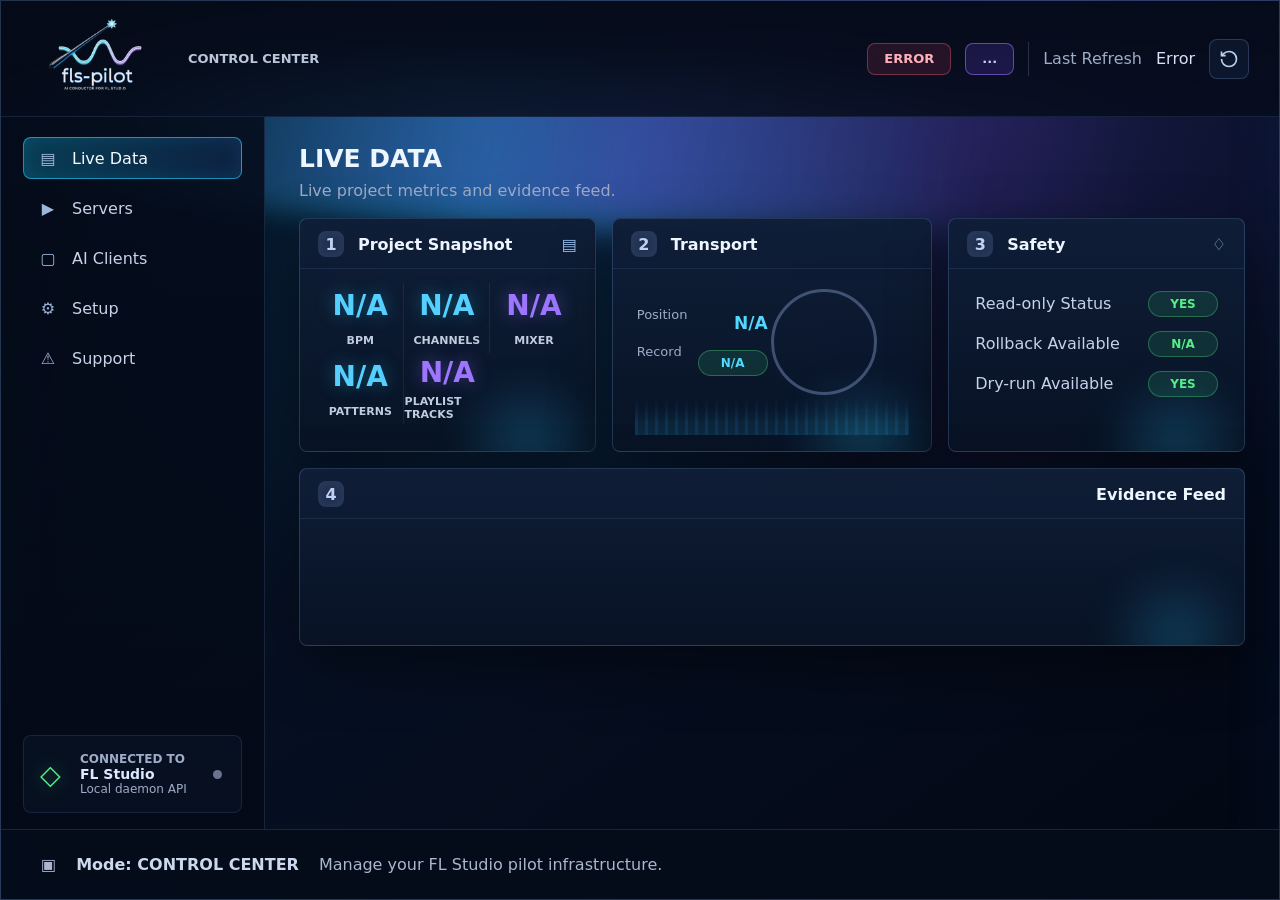
==== commit 5cf7f11e: "Merge remote-tracking branch 'origin/v3/alpha' into v3/alpha # Conflicts: #	scripts/install_macos.sh" ====
--- a/src/fls_pilot/control_center_static/index.html
+++ b/src/fls_pilot/control_center_static/index.html
@@ -4,15 +4,12 @@
 <head>
   <meta charset="utf-8" />
   <meta name="viewport" content="width=device-width, initial-scale=1" />
-  <title>fls-pilot Control Center — Setup & Diagnostics</title>
-  <meta name="description" content="fls-pilot Control Center: setup, diagnostics, service management, and AI client configuration for FL Studio Pilot." />
+  <title>fls-pilot Control Center</title>
   <link rel="stylesheet" href="styles.css" />
 </head>
 
 <body>
   <div class="app-shell">
-
-    <!-- ── Topbar ─────────────────────────────────────────────────────────── -->
     <header class="topbar">
       <div class="brand">
         <span class="brand-mark-wrap">
@@ -36,82 +33,25 @@
       </div>
     </header>
 
-    <!-- ── Sidebar ────────────────────────────────────────────────────────── -->
     <aside class="sidebar" aria-label="Navigation">
-      <nav class="nav-list" aria-label="Main navigation">
-
-        <!-- Group: Setup Center -->
-        <div class="nav-group">
-          <span class="nav-group-title">Setup Center</span>
-          <button class="nav-item active" type="button" data-target="overview" id="nav-overview">
-            <span aria-hidden="true">&#x25a4;</span><span>Overview</span>
-          </button>
-          <button class="nav-item" type="button" data-target="connection_check" id="nav-connection-check">
-            <span aria-hidden="true">&#x2713;</span><span>Connection Check</span>
-          </button>
-          <button class="nav-item" type="button" data-target="setup" id="nav-setup">
-            <span aria-hidden="true">&#x2699;</span><span>Setup Doctor</span>
-          </button>
-          <button class="nav-item" type="button" data-target="runtime" id="nav-runtime">
-            <span aria-hidden="true">&#x25b6;</span><span>Services</span>
-          </button>
-          <button class="nav-item" type="button" data-target="clients" id="nav-clients">
-            <span aria-hidden="true">&#x25a2;</span><span>AI Clients</span>
-          </button>
-          <button class="nav-item" type="button" data-target="support" id="nav-support">
-            <span aria-hidden="true">&#x26A0;</span><span>Support Report</span>
-          </button>
-        </div>
-
-        <div class="nav-divider"></div>
-
-        <!-- Group: Producer Tools -->
-        <div class="nav-group">
-          <span class="nav-group-title">Producer Tools</span>
-          <button class="nav-item nav-item-preview" type="button" data-target="producer_mix_review" id="nav-mix-review">
-            <span aria-hidden="true">&#x25f0;</span>
-            <span>Mix Review</span>
-            <span class="nav-badge badge-coming-soon">Coming Soon</span>
-          </button>
-          <button class="nav-item nav-item-preview" type="button" data-target="producer_low_end" id="nav-low-end">
-            <span aria-hidden="true">&#x25f0;</span>
-            <span>Low-End Analysis</span>
-            <span class="nav-badge badge-pro-preview">Pro Preview</span>
-          </button>
-          <button class="nav-item nav-item-preview" type="button" data-target="producer_routing" id="nav-routing">
-            <span aria-hidden="true">&#x25f0;</span>
-            <span>Routing Audit</span>
-            <span class="nav-badge badge-coming-soon">Coming Soon</span>
-          </button>
-          <button class="nav-item nav-item-preview" type="button" data-target="producer_organizer" id="nav-organizer">
-            <span aria-hidden="true">&#x25f0;</span>
-            <span>Project Organizer</span>
-            <span class="nav-badge badge-pro-preview">Pro Preview</span>
-          </button>
-          <button class="nav-item nav-item-preview" type="button" data-target="producer_safe_apply" id="nav-safe-apply">
-            <span aria-hidden="true">&#x25f0;</span>
-            <span>Safe Apply</span>
-            <span class="nav-badge badge-planned">Planned</span>
-          </button>
-        </div>
-
-        <div class="nav-divider"></div>
-
-        <!-- Group: Advanced -->
-        <div class="nav-group">
-          <span class="nav-group-title">Advanced</span>
-          <button class="nav-item" type="button" data-target="logs_history" id="nav-logs">
-            <span aria-hidden="true">&#x2630;</span><span>Logs &amp; History</span>
-          </button>
-          <button class="nav-item" type="button" data-target="ports" id="nav-ports">
-            <span aria-hidden="true">&#x2316;</span><span>Ports</span>
-          </button>
-          <button class="nav-item" type="button" data-target="developer_config" id="nav-devconfig">
-            <span aria-hidden="true">&#x2318;</span><span>Developer Config</span>
-          </button>
-        </div>
+      <nav class="nav-list">
+        <button class="nav-item active" type="button" data-target="project_data">
+          <span aria-hidden="true">&#x25a4;</span><span>Live Data</span>
+        </button>
+        <button class="nav-item" type="button" data-target="runtime">
+          <span aria-hidden="true">&#x25b6;</span><span>Servers</span>
+        </button>
+        <button class="nav-item" type="button" data-target="clients">
+          <span aria-hidden="true">&#x25a2;</span><span>AI Clients</span>
+        </button>
+        <button class="nav-item" type="button" data-target="setup">
+          <span aria-hidden="true">&#x2699;</span><span>Setup</span>
+        </button>
+        <button class="nav-item" type="button" data-target="support">
+          <span aria-hidden="true">&#x26A0;</span><span>Support</span>
+        </button>
+
       </nav>
-
       <div class="connection-card">
         <span class="shield" aria-hidden="true">&#x25c7;</span>
         <div>
@@ -123,392 +63,151 @@
       </div>
     </aside>
 
-    <!-- ═══════════════════════════════════════════════════════════════════════
-         SETUP CENTER PANELS
-    ════════════════════════════════════════════════════════════════════════════ -->
-
-    <!-- ── Setup Overview (default) ─────────────────────────────────────── -->
-    <main class="status-report" id="overview" style="display: block; position: relative;">
-
-      <!-- Disconnected overlay -->
+    <main class="status-report" id="setup" style="display: none;">
+      <section class="hero">
+        <div>
+          <h1>Guided Setup</h1>
+          <p>Follow the next suggested action. Checks are read-only and do not modify FL Studio projects.</p>
+        </div>
+      </section>
+      <section class="grid" id="setup-steps"></section>
+    </main>
+
+    <main class="status-report" id="runtime" style="display: none;">
+      <section class="hero">
+        <div>
+          <h1>Servers</h1>
+          <p>Start and stop only processes launched by this Control Center.</p>
+        </div>
+      </section>
+
+      <section class="grid" id="runtime-status"></section>
+    </main>
+
+    <main class="status-report" id="clients" style="display: none;">
+      <section class="hero">
+        <div>
+          <h1>AI Clients</h1>
+          <p>Copy these values into your MCP client. Config files are not edited automatically.</p>
+        </div>
+      </section>
+      <section class="grid" id="client-snippets"></section>
+    </main>
+
+    <main class="status-report" id="support" style="display: none;">
+      <section class="hero">
+        <div>
+          <h1>Support Report</h1>
+          <p>Use this when reporting setup problems.</p>
+        </div>
+        <div style="display: flex; gap: 12px;">
+          <button class="ghost-button" id="copy-report" type="button">Copy setup report</button>
+          <button class="ghost-button" id="download-report" type="button">Download setup report</button>
+        </div>
+      </section>
+      <pre id="setup-report" class="panel"
+        style="padding: 16px; margin-top: 16px; color: #a5b4fc; white-space: pre-wrap; font-family: monospace;"></pre>
+    </main>
+
+    <main class="status-report" id="project_data" style="display: block; position: relative;">
       <div id="disconnected-overlay" class="disconnected-overlay" style="display: none;">
         <div class="disconnected-content">
-          <p>FL Studio is not connected yet. Run Setup Doctor for the next safe step.</p>
-          <button class="ghost-button" id="disconnected-setup-button" type="button">Open Setup Doctor</button>
-          <p class="disconnected-note">No project changes will be made.</p>
-        </div>
-      </div>
-
-      <!-- Hero -->
-      <section class="hero">
-        <div>
-          <h1>Setup Overview</h1>
-          <p>Connect FL Studio, verify the bridge, and prepare your AI client safely.</p>
-        </div>
-      </section>
-
-      <!-- Status Cards (4-up) -->
-      <div class="overview-cards" id="overview-status-cards" aria-label="Setup status">
-        <!-- Populated by renderOverviewCards() -->
-      </div>
-
-      <!-- Beta Card -->
-      <div class="beta-card" role="note">
-        <div class="beta-card-header">
-          <span class="beta-card-icon" aria-hidden="true">&#x25c6;</span>
-          <strong>Beta Status</strong>
-          <span class="badge badge-beta">Beta</span>
-        </div>
-        <p>This Control Center currently focuses on setup, diagnostics, safe connection checks, and AI&#8209;client configuration. Producer tools like Mix Review, Low&#8209;End Analysis, Routing Audit, and Project Organizer are planned for upcoming releases.</p>
-      </div>
-
-      <!-- Connection Details (collapsible) -->
-      <details class="connection-details-section" id="connection-details">
-        <summary class="connection-details-summary">Connection Details</summary>
-        <p class="connection-details-subtitle">Verified: fls&#8209;pilot can safely read basic data from FL Studio.</p>
-
-        <section class="grid" id="project-data-grid">
-          <!-- Project Snapshot -->
-          <article class="panel panel-project">
-            <div class="panel-heading">
-              <span class="panel-index">1</span>
-              <h2>Project Snapshot</h2>
-              <span class="panel-icon" aria-hidden="true">&#x25a4;</span>
+          <p>FL Studio data is currently unavailable. Run Setup diagnosis for the next safe check.</p>
+          <button class="ghost-button" id="disconnected-setup-button" type="button">Open Setup</button>
+        </div>
+      </div>
+      <section class="hero">
+        <div>
+          <h1>Live Data</h1>
+          <p>Live project metrics and evidence feed.</p>
+        </div>
+      </section>
+      <section class="grid" id="project-data-grid">
+        <article class="panel panel-project">
+          <div class="panel-heading">
+            <span class="panel-index">1</span>
+            <h2>Project Snapshot</h2>
+            <span class="panel-icon" aria-hidden="true">&#x25a4;</span>
+          </div>
+          <div class="counter-grid">
+            <div><strong id="tempo-value">N/A</strong><span>BPM</span></div>
+            <div><strong id="channel-count">N/A</strong><span>Channels</span></div>
+            <div><strong id="mixer-count">N/A</strong><span>Mixer</span></div>
+            <div><strong id="pattern-count">N/A</strong><span>Patterns</span></div>
+            <div><strong id="playlist-count">N/A</strong><span>Playlist Tracks</span></div>
+          </div>
+        </article>
+
+        <article class="panel transport-panel">
+          <div class="panel-heading">
+            <span class="panel-index">2</span>
+            <h2>Transport</h2>
+          </div>
+          <div class="transport-layout">
+            <dl class="transport-stats">
+              <div>
+                <dt>Position</dt>
+                <dd id="song-position">N/A</dd>
+              </div>
+              <div>
+                <dt>Record</dt>
+                <dd id="record-state" class="small-pill">N/A</dd>
+              </div>
+            </dl>
+            <div class="status-orb" id="status-orb" aria-hidden="true">
+              <span></span>
             </div>
-            <div class="counter-grid">
-              <div><strong id="tempo-value">N/A</strong><span>BPM</span></div>
-              <div><strong id="channel-count">N/A</strong><span>Channels</span></div>
-              <div><strong id="mixer-count">N/A</strong><span>Mixer</span></div>
-              <div><strong id="pattern-count">N/A</strong><span>Patterns</span></div>
-              <div><strong id="playlist-count">N/A</strong><span>Playlist Tracks</span></div>
-            </div>
-          </article>
-
-          <!-- Transport -->
-          <article class="panel transport-panel">
-            <div class="panel-heading">
-              <span class="panel-index">2</span>
-              <h2>Transport</h2>
-            </div>
-            <div class="transport-layout">
-              <dl class="transport-stats">
-                <div>
-                  <dt>Position</dt>
-                  <dd id="song-position">N/A</dd>
-                </div>
-                <div>
-                  <dt>Record</dt>
-                  <dd id="record-state" class="small-pill">N/A</dd>
-                </div>
-              </dl>
-              <div class="status-orb" id="status-orb" aria-hidden="true"><span></span></div>
-            </div>
-            <div class="wave-bars" aria-hidden="true"></div>
-          </article>
-
-          <!-- Safety -->
-          <article class="panel" id="safety">
-            <div class="panel-heading">
-              <span class="panel-index">3</span>
-              <h2>Safety</h2>
-              <span class="panel-icon" aria-hidden="true">&#x2662;</span>
-            </div>
-            <ul class="safety-list">
-              <li><span>Read-only mode</span><strong id="read-only-state">Active</strong></li>
-              <li><span>Project changes</span><strong class="safety-disabled">Disabled</strong></li>
-              <li><span>Dry-run</span><strong id="dry-run-state">Available</strong></li>
-              <li id="rollback-row" style="display: none;"><span>Rollback</span><strong id="rollback-state">N/A</strong></li>
-            </ul>
-          </article>
-
-          <!-- Connection Evidence -->
-          <article class="panel evidence-panel" id="evidence">
-            <div class="panel-heading">
-              <span class="panel-index">4</span>
-              <h2>Connection Evidence</h2>
-            </div>
-            <p class="panel-note" style="margin: 8px 22px 0; font-size: 12px; color: var(--muted);">
-              Verified: fls&#8209;pilot can safely read basic data from FL Studio.
-            </p>
-            <div class="evidence-table" id="evidence-table"></div>
-          </article>
-        </section>
-      </details>
-    </main>
-
-    <!-- ── Connection Check ──────────────────────────────────────────────── -->
-    <main class="status-report" id="connection_check" style="display: none;">
-      <section class="hero">
-        <div>
-          <h1>Connection Check</h1>
-          <p>Quick health check for FL Studio, services, and AI client readiness.</p>
-        </div>
-      </section>
-      <div class="grid" id="connection-check-grid">
-        <!-- Populated by renderConnectionCheck() -->
-      </div>
-    </main>
-
-    <!-- ── Setup Doctor ───────────────────────────────────────────────────── -->
-    <main class="status-report" id="setup" style="display: none;">
-      <section class="hero">
-        <div>
-          <h1>Setup Doctor</h1>
-          <p>Follow the next suggested action. Checks are read-only and do not modify FL Studio projects.</p>
-        </div>
-      </section>
-      <section class="grid" id="setup-steps"></section>
-    </main>
-
-    <!-- ── Services ──────────────────────────────────────────────────────── -->
-    <main class="status-report" id="runtime" style="display: none;">
-      <section class="hero">
-        <div>
-          <h1>Services</h1>
-          <p>Start and stop services launched by this Control Center. For full logs and port details, use Advanced.</p>
-        </div>
-      </section>
-      <section class="grid" id="runtime-status"></section>
-    </main>
-
-    <!-- ── AI Clients ─────────────────────────────────────────────────────── -->
-    <main class="status-report" id="clients" style="display: none;">
-      <section class="hero">
-        <div>
-          <h1>AI Clients</h1>
-          <p>Follow the steps below to connect your AI client. Config files are not edited automatically.</p>
-        </div>
-      </section>
-      <section class="grid" id="client-snippets"></section>
-    </main>
-
-    <!-- ── Support Report ─────────────────────────────────────────────────── -->
-    <main class="status-report" id="support" style="display: none;">
-      <section class="hero">
-        <div>
-          <h1>Support Report</h1>
-          <p>Use this when reporting setup problems.</p>
-        </div>
-        <div style="display: flex; gap: 12px; flex-wrap: wrap;">
-          <button class="ghost-button" id="copy-report" type="button">Copy support report</button>
-          <button class="ghost-button" id="download-report" type="button">Download support report</button>
-        </div>
-      </section>
-
-      <!-- Human-readable summary -->
-      <div class="support-summary panel" style="margin-bottom: 16px;">
-        <div class="panel-heading">
-          <h2>Summary</h2>
-        </div>
-        <div id="support-summary-content" style="padding: 16px 26px 20px;">
-          <p style="color: var(--muted); font-size: 13px;">Loading summary…</p>
-        </div>
-      </div>
-
-      <!-- Raw report (collapsible) -->
-      <details class="raw-report-details">
-        <summary class="raw-report-summary">Show raw report</summary>
-        <pre id="setup-report" class="panel"
-          style="padding: 16px; margin-top: 16px; color: #a5b4fc; white-space: pre-wrap; font-family: monospace;"></pre>
-      </details>
-    </main>
-
-    <!-- ═══════════════════════════════════════════════════════════════════════
-         PRODUCER TOOLS PREVIEW PANELS
-    ════════════════════════════════════════════════════════════════════════════ -->
-
-    <!-- ── Mix Review Preview ─────────────────────────────────────────────── -->
-    <main class="status-report" id="producer_mix_review" style="display: none;">
-      <section class="hero">
-        <div>
-          <h1>Mix Review <span class="badge badge-coming-soon">Coming Soon</span></h1>
-          <p>Find clipping, headroom and balance risks before export.</p>
-        </div>
-      </section>
-      <div class="producer-preview-card panel">
-        <div class="panel-heading">
-          <h2>About Mix Review</h2>
-        </div>
-        <div class="producer-preview-content">
-          <p>Mix Review will analyze your FL Studio project for clipping, headroom, and stereo balance risks before you export. It reads mixer levels and channel data in read-only mode.</p>
-          <div class="preview-notice">
-            <span class="preview-notice-icon" aria-hidden="true">ℹ</span>
-            <p>This feature is not active in this beta. Current Control Center features focus on setup, diagnostics, safe connection checks, and AI&#8209;client configuration.</p>
-          </div>
-        </div>
-      </div>
-    </main>
-
-    <!-- ── Low-End Analysis Preview ──────────────────────────────────────── -->
-    <main class="status-report" id="producer_low_end" style="display: none;">
-      <section class="hero">
-        <div>
-          <h1>Low-End Analysis <span class="badge badge-pro-preview">Pro Preview</span></h1>
-          <p>Inspect kick, bass and master low-end relationships.</p>
-        </div>
-      </section>
-      <div class="producer-preview-card panel">
-        <div class="panel-heading">
-          <h2>About Low-End Analysis</h2>
-        </div>
-        <div class="producer-preview-content">
-          <p>Low-End Analysis will inspect the relationship between kick, bass, and master low-end frequency content. It uses read-only analyzer data to surface low-frequency masking and phase issues.</p>
-          <div class="preview-notice">
-            <span class="preview-notice-icon" aria-hidden="true">ℹ</span>
-            <p>This feature is not active in this beta. Current Control Center features focus on setup, diagnostics, safe connection checks, and AI&#8209;client configuration.</p>
-          </div>
-        </div>
-      </div>
-    </main>
-
-    <!-- ── Routing Audit Preview ──────────────────────────────────────────── -->
-    <main class="status-report" id="producer_routing" style="display: none;">
-      <section class="hero">
-        <div>
-          <h1>Routing Audit <span class="badge badge-coming-soon">Coming Soon</span></h1>
-          <p>Detect suspicious sends, muted paths and bus-routing risks.</p>
-        </div>
-      </section>
-      <div class="producer-preview-card panel">
-        <div class="panel-heading">
-          <h2>About Routing Audit</h2>
-        </div>
-        <div class="producer-preview-content">
-          <p>Routing Audit will scan your mixer and channel routing for suspicious sends, dead-end paths, muted routing chains, and bus-routing risks — all in read-only mode.</p>
-          <div class="preview-notice">
-            <span class="preview-notice-icon" aria-hidden="true">ℹ</span>
-            <p>This feature is not active in this beta. Current Control Center features focus on setup, diagnostics, safe connection checks, and AI&#8209;client configuration.</p>
-          </div>
-        </div>
-      </div>
-    </main>
-
-    <!-- ── Project Organizer Preview ─────────────────────────────────────── -->
-    <main class="status-report" id="producer_organizer" style="display: none;">
-      <section class="hero">
-        <div>
-          <h1>Project Organizer <span class="badge badge-pro-preview">Pro Preview</span></h1>
-          <p>Suggest safe cleanup actions before anything is changed.</p>
-        </div>
-      </section>
-      <div class="producer-preview-card panel">
-        <div class="panel-heading">
-          <h2>About Project Organizer</h2>
-        </div>
-        <div class="producer-preview-content">
-          <p>Project Organizer will scan your project and suggest safe naming, color, and routing cleanup actions. All suggestions are presented before any changes are applied.</p>
-          <div class="preview-notice">
-            <span class="preview-notice-icon" aria-hidden="true">ℹ</span>
-            <p>This feature is not active in this beta. Current Control Center features focus on setup, diagnostics, safe connection checks, and AI&#8209;client configuration.</p>
-          </div>
-        </div>
-      </div>
-    </main>
-
-    <!-- ── Safe Apply Preview ────────────────────────────────────────────── -->
-    <main class="status-report" id="producer_safe_apply" style="display: none;">
-      <section class="hero">
-        <div>
-          <h1>Safe Apply <span class="badge badge-planned">Planned</span></h1>
-          <p>Apply approved changes only, with a proposal-first workflow.</p>
-        </div>
-      </section>
-      <div class="producer-preview-card panel">
-        <div class="panel-heading">
-          <h2>About Safe Apply</h2>
-        </div>
-        <div class="producer-preview-content">
-          <p>Safe Apply will let you review and approve each proposed change before it is applied to FL Studio. Changes are scoped, reversible, and logged — one at a time.</p>
-          <div class="preview-notice">
-            <span class="preview-notice-icon" aria-hidden="true">ℹ</span>
-            <p>This feature is not active in this beta. Current Control Center features focus on setup, diagnostics, safe connection checks, and AI&#8209;client configuration.</p>
-          </div>
-        </div>
-      </div>
-    </main>
-
-    <!-- ═══════════════════════════════════════════════════════════════════════
-         ADVANCED PANELS
-    ════════════════════════════════════════════════════════════════════════════ -->
-
-    <!-- ── Logs & History ────────────────────────────────────────────────── -->
-    <main class="status-report" id="logs_history" style="display: none;">
-      <section class="hero">
-        <div>
-          <h1>Logs &amp; History</h1>
-          <p>Runtime service logs, setup check history, and safety event records.</p>
-        </div>
-      </section>
-      <div id="logs-history-content" class="logs-history-layout">
-        <!-- Populated by renderLogsHistory() -->
-      </div>
-    </main>
-
-    <!-- ── Ports ─────────────────────────────────────────────────────────── -->
-    <main class="status-report" id="ports" style="display: none;">
-      <section class="hero">
-        <div>
-          <h1>Ports</h1>
-          <p>Port configuration for all Control Center services.</p>
-        </div>
-      </section>
-      <div class="panel" style="padding: 0 0 16px;">
-        <div class="panel-heading">
-          <h2>Port Table</h2>
-        </div>
-        <div id="ports-table-wrap" style="overflow-x: auto; padding: 0 18px 8px;">
-          <!-- Populated by renderPorts() -->
-        </div>
-      </div>
-    </main>
-
-    <!-- ── Developer Config ───────────────────────────────────────────────── -->
-    <main class="status-report" id="developer_config" style="display: none;">
-      <section class="hero">
-        <div>
-          <h1>Developer Config</h1>
-          <p>Advanced local configuration and debug settings.</p>
-        </div>
-      </section>
-      <div class="panel placeholder-panel">
-        <div class="panel-heading">
-          <h2>Developer Configuration</h2>
-          <span class="badge badge-planned" style="margin-left: auto;">Planned</span>
-        </div>
-        <div style="padding: 20px 26px 24px;">
-          <p style="color: var(--muted); margin: 0 0 12px;">Developer configuration will be available in a future release.</p>
-          <p style="color: var(--dim); font-size: 13px; margin: 0;">This section will collect advanced local configuration, debug output, and integration settings.</p>
-        </div>
-      </div>
-    </main>
-
-    <!-- ── Footer ─────────────────────────────────────────────────────────── -->
+          </div>
+          <div class="wave-bars" aria-hidden="true"></div>
+        </article>
+
+        <article class="panel" id="safety">
+          <div class="panel-heading">
+            <span class="panel-index">3</span>
+            <h2>Safety</h2>
+            <span class="panel-icon" aria-hidden="true">&#x2662;</span>
+          </div>
+          <ul class="safety-list">
+            <li><span>Read-only Status</span><strong id="read-only-state">YES</strong></li>
+            <li><span>Rollback Available</span><strong id="rollback-state">N/A</strong></li>
+            <li><span>Dry-run Available</span><strong id="dry-run-state">YES</strong></li>
+          </ul>
+        </article>
+
+        <article class="panel evidence-panel" id="evidence">
+          <div class="panel-heading">
+            <span class="panel-index">4</span>
+            <h2>Evidence Feed</h2>
+          </div>
+          <div class="evidence-table" id="evidence-table"></div>
+        </article>
+      </section>
+    </main>
+
     <footer class="statusbar">
       <div>
         <span aria-hidden="true">&#x25a3;</span>
-        <strong>Mode: SETUP &amp; DIAGNOSTICS</strong>
-        <span>Setup, diagnostics, and service management for FL Studio Pilot.</span>
+        <strong>Mode: CONTROL CENTER</strong>
+        <span>Manage your FL Studio pilot infrastructure.</span>
       </div>
       <div id="footer-cc-port" style="margin-left: auto; font-size: 11px; opacity: 0.8;"></div>
     </footer>
   </div>
 
-  <!-- ── Success overlay ────────────────────────────────────────────────────── -->
   <div id="success-overlay" class="loading-overlay" style="display: none; z-index: 10000; backdrop-filter: blur(8px);">
     <article class="panel setup-success-layer" style="max-width: 480px; margin: 20px; box-shadow: 0 40px 100px rgba(0,0,0,0.6);">
       <div class="panel-heading">
-        <h2 style="font-size: 18px;">FL Studio is connected.</h2>
-        <span class="evidence-state" style="margin-left: auto; font-size: 11px; color: #70fba0; background: rgba(27, 228, 126, 0.14); border: 1px solid rgba(54, 244, 152, 0.44); border-radius: 8px; padding: 2px 10px;">Connected</span>
-      </div>
-      <p class="panel-note" style="margin: 20px 26px; white-space: pre-wrap; line-height: 1.5;">fls&#8209;pilot can read FL Studio data. Check Setup Overview for the full status, or open AI Clients to configure your AI assistant.</p>
-      <div style="padding: 0 26px 20px; display: flex; gap: 8px; flex-wrap: wrap;">
-        <button class="ghost-button" onclick="document.getElementById('success-overlay').style.display='none'; selectPanel('overview')">Setup Overview</button>
+        <h2 style="font-size: 18px;">Congratulations, setup is up and running.</h2>
+        <span class="evidence-state" style="margin-left: auto; font-size: 11px; color: #70fba0; background: rgba(27, 228, 126, 0.14); border: 1px solid rgba(54, 244, 152, 0.44); border-radius: 8px; padding: 2px 10px;">OK</span>
+      </div>
+      <p class="panel-note" style="margin: 20px 26px; white-space: pre-wrap; line-height: 1.5;">FL Studio values are readable. Check out Live Data for live information and AI Clients to set up LLM agents to use FL Studio Pilot.</p>
+      <div style="padding: 0 26px 20px; display: flex; gap: 8px;">
+        <button class="ghost-button" onclick="document.getElementById('success-overlay').style.display='none'; selectPanel('project_data')">Live Data</button>
         <button class="ghost-button" onclick="document.getElementById('success-overlay').style.display='none'; selectPanel('clients')">AI Clients</button>
       </div>
     </article>
   </div>
 
-  <!-- ── Loading overlay ────────────────────────────────────────────────────── -->
   <div id="loading-overlay" class="loading-overlay" style="display: none;">
     <div class="loading-content">
       <div class="spinner"></div>
--- a/src/fls_pilot/control_center_static/styles.css
+++ b/src/fls_pilot/control_center_static/styles.css
@@ -1,4 +1,3 @@
-/* ─── Design Tokens ──────────────────────────────────────────────────────── */
 :root {
   color-scheme: dark;
   --bg: #030713;
@@ -19,10 +18,14 @@
   --shadow: 0 22px 60px rgba(0, 0, 0, 0.42);
 }
 
-/* ─── Reset & Base ───────────────────────────────────────────────────────── */
-* { box-sizing: border-box; }
-
-html, body { min-height: 100%; }
+* {
+  box-sizing: border-box;
+}
+
+html,
+body {
+  min-height: 100%;
+}
 
 body {
   margin: 0;
@@ -31,37 +34,27 @@
     radial-gradient(circle at 78% 12%, rgba(100, 71, 220, 0.2), transparent 28rem),
     radial-gradient(circle at 38% 24%, rgba(23, 165, 255, 0.18), transparent 28rem),
     linear-gradient(145deg, #02040b 0%, #061023 46%, #030713 100%);
-  background-size: 180% 180%;
-  animation: bgDrift 18s ease-in-out infinite;
   color: var(--text);
   font-family:
     Inter, ui-sans-serif, system-ui, -apple-system, BlinkMacSystemFont, "Segoe UI", sans-serif;
 }
 
-@keyframes bgDrift {
-  0%, 100% { background-position: 0% 50%; }
-  50% { background-position: 100% 50%; }
-}
-
-button { font: inherit; }
+button {
+  font: inherit;
+}
 
 .sr-only {
   position: absolute;
-  width: 1px; height: 1px; padding: 0; margin: -1px;
-  overflow: hidden; clip: rect(0, 0, 0, 0);
-  white-space: nowrap; border: 0;
-}
-
-/* ─── prefers-reduced-motion ─────────────────────────────────────────────── */
-@media (prefers-reduced-motion: reduce) {
-  *, *::before, *::after {
-    animation-duration: 0.01ms !important;
-    animation-iteration-count: 1 !important;
-    transition-duration: 0.01ms !important;
-  }
-}
-
-/* ─── App Shell ──────────────────────────────────────────────────────────── */
+  width: 1px;
+  height: 1px;
+  padding: 0;
+  margin: -1px;
+  overflow: hidden;
+  clip: rect(0, 0, 0, 0);
+  white-space: nowrap;
+  border: 0;
+}
+
 .app-shell {
   position: relative;
   display: grid;
@@ -95,49 +88,81 @@
   filter: blur(15px);
 }
 
-/* ─── Topbar ─────────────────────────────────────────────────────────────── */
 .topbar {
-  position: sticky; top: 0; z-index: 10;
+  position: sticky;
+  top: 0;
+  z-index: 10;
   grid-column: 1 / -1;
-  display: flex; align-items: center; gap: 24px; padding: 18px 30px;
+  display: flex;
+  align-items: center;
+  gap: 24px;
+  padding: 18px 30px;
   background: linear-gradient(180deg, rgba(5, 11, 25, 0.96), rgba(6, 12, 27, 0.84));
   border-bottom: 1px solid rgba(78, 120, 190, 0.22);
   backdrop-filter: blur(22px);
 }
 
-.brand { display: flex; align-items: center; min-width: 0; gap: 14px; }
+.brand {
+  display: flex;
+  align-items: center;
+  min-width: 0;
+  gap: 14px;
+}
 
 .brand-mark-wrap {
-  position: relative; display: flex;
-  align-items: center; justify-content: center;
+  position: relative;
+  display: flex;
+  align-items: center;
+  justify-content: center;
 }
 
 .brand-mark {
-  height: 86px; width: auto; object-fit: contain;
-  opacity: 0.92; mix-blend-mode: screen;
+  height: 86px;
+  width: auto;
+  object-fit: contain;
+  opacity: 0.92;
+  mix-blend-mode: screen;
 }
 
 .brand-name {
-  color: #f5fbff; font-size: 34px; font-weight: 650;
-  letter-spacing: 0; text-shadow: 0 0 18px rgba(57, 174, 255, 0.7);
+  color: #f5fbff;
+  font-size: 34px;
+  font-weight: 650;
+  letter-spacing: 0;
+  text-shadow: 0 0 18px rgba(57, 174, 255, 0.7);
   white-space: nowrap;
 }
 
 .brand-subtitle {
-  padding-left: 14px; color: #bbc6da; font-size: 13px; font-weight: 700;
-  letter-spacing: 0; text-transform: uppercase; white-space: nowrap;
+  padding-left: 14px;
+  color: #bbc6da;
+  font-size: 13px;
+  font-weight: 700;
+  letter-spacing: 0;
+  text-transform: uppercase;
+  white-space: nowrap;
 }
 
 .topbar-status {
-  display: flex; align-items: center; gap: 14px;
-  margin-left: auto; color: var(--muted); white-space: nowrap;
-}
-
-/* ─── Pills ──────────────────────────────────────────────────────────────── */
+  display: flex;
+  align-items: center;
+  gap: 14px;
+  margin-left: auto;
+  color: var(--muted);
+  white-space: nowrap;
+}
+
 .pill {
-  display: inline-flex; align-items: center; justify-content: center;
-  min-height: 32px; padding: 0 16px; border-radius: 8px;
-  font-size: 13px; font-weight: 800; letter-spacing: 0; text-transform: uppercase;
+  display: inline-flex;
+  align-items: center;
+  justify-content: center;
+  min-height: 32px;
+  padding: 0 16px;
+  border-radius: 8px;
+  font-size: 13px;
+  font-weight: 800;
+  letter-spacing: 0;
+  text-transform: uppercase;
 }
 
 .pill-live {
@@ -145,12 +170,6 @@
   background: rgba(27, 228, 126, 0.14);
   border: 1px solid rgba(54, 244, 152, 0.44);
   box-shadow: 0 0 26px rgba(22, 225, 139, 0.18);
-  animation: livePulse 2.4s ease-in-out infinite;
-}
-
-@keyframes livePulse {
-  0%, 100% { box-shadow: 0 0 8px rgba(0,255,180,.25); }
-  50% { box-shadow: 0 0 22px rgba(0,255,180,.55); }
 }
 
 .pill-offline,
@@ -166,62 +185,69 @@
   border: 1px solid rgba(151, 111, 255, 0.58);
 }
 
-.divider { width: 1px; height: 34px; background: rgba(143, 166, 214, 0.24); }
-
-.clock { color: #d8e2f5; font-variant-numeric: tabular-nums; }
+.divider {
+  width: 1px;
+  height: 34px;
+  background: rgba(143, 166, 214, 0.24);
+}
+
+.clock {
+  color: #d8e2f5;
+  font-variant-numeric: tabular-nums;
+}
 
 .icon-button {
-  display: grid; place-items: center;
-  width: 40px; height: 40px; color: #bdd1ee; cursor: pointer;
+  display: grid;
+  place-items: center;
+  width: 40px;
+  height: 40px;
+  color: #bdd1ee;
+  cursor: pointer;
   background: rgba(17, 31, 56, 0.62);
-  border: 1px solid rgba(134, 169, 222, 0.24); border-radius: 8px;
-}
-
-.icon-button:hover, .ghost-button:hover, .nav-item:hover {
+  border: 1px solid rgba(134, 169, 222, 0.24);
+  border-radius: 8px;
+}
+
+.icon-button:hover,
+.ghost-button:hover,
+.nav-item:hover {
   border-color: var(--line-strong);
 }
 
-/* ─── Sidebar & Navigation ───────────────────────────────────────────────── */
 .sidebar {
-  z-index: 2; display: flex; flex-direction: column; gap: 16px;
-  padding: 16px 14px 16px;
+  z-index: 2;
+  display: flex;
+  flex-direction: column;
+  gap: 24px;
+  padding: 20px 22px 16px;
   background: linear-gradient(180deg, rgba(5, 12, 27, 0.86), rgba(4, 10, 23, 0.96));
   border-right: 1px solid rgba(91, 129, 193, 0.22);
-  overflow-y: auto;
-}
-
-.nav-list { display: flex; flex-direction: column; gap: 0; }
-
-/* Navigation groups */
-.nav-group { display: grid; gap: 3px; padding: 6px 0; }
-
-.nav-group-title {
-  padding: 4px 12px 6px;
-  color: var(--dim);
-  font-size: 10px;
-  font-weight: 800;
-  letter-spacing: 0.06em;
-  text-transform: uppercase;
-  user-select: none;
-}
-
-.nav-divider {
-  height: 1px;
-  margin: 4px 8px;
-  background: rgba(91, 129, 193, 0.16);
+}
+
+.nav-list {
+  display: grid;
+  gap: 8px;
 }
 
 .nav-item {
-  display: flex; align-items: center; gap: 12px;
-  width: 100%; min-height: 38px; padding: 0 12px;
-  color: #c7d3e8; text-align: left; cursor: pointer;
-  background: transparent; border: 1px solid transparent; border-radius: 8px;
-  font-size: 13px;
+  display: flex;
+  align-items: center;
+  gap: 14px;
+  width: 100%;
+  min-height: 42px;
+  padding: 0 14px;
+  color: #c7d3e8;
+  text-align: left;
+  cursor: pointer;
+  background: transparent;
+  border: 1px solid transparent;
+  border-radius: 8px;
 }
 
 .nav-item span:first-child {
-  width: 18px; color: #9eb6d8; text-align: center; flex-shrink: 0;
-  font-size: 12px;
+  width: 20px;
+  color: #9eb6d8;
+  text-align: center;
 }
 
 .nav-item.active {
@@ -231,961 +257,807 @@
   box-shadow: inset 0 0 18px rgba(42, 194, 255, 0.12);
 }
 
-/* Producer Tools items — slightly dimmed but not broken */
-.nav-item-preview {
-  opacity: 0.75;
-}
-.nav-item-preview:hover { opacity: 1; }
-
-/* Nav badge (inline in sidebar) */
-.nav-badge {
-  display: inline-flex; align-items: center;
-  margin-left: auto; flex-shrink: 0;
-  padding: 1px 7px; border-radius: 999px;
-  font-size: 9px; font-weight: 800; text-transform: uppercase; letter-spacing: 0.04em;
-  white-space: nowrap;
-}
-
-/* Connection card at bottom of sidebar */
 .connection-card {
-  display: grid; grid-template-columns: 28px minmax(0, 1fr) 12px;
-  gap: 12px; align-items: center; margin-top: auto; padding: 16px;
+  display: grid;
+  grid-template-columns: 28px minmax(0, 1fr) 12px;
+  gap: 12px;
+  align-items: center;
+  margin-top: auto;
+  padding: 16px;
   background: rgba(10, 20, 38, 0.68);
-  border: 1px solid rgba(111, 151, 214, 0.16); border-radius: 8px;
+  border: 1px solid rgba(111, 151, 214, 0.16);
+  border-radius: 8px;
 }
 
 .connection-card.offline {
   border-color: rgba(255, 95, 114, 0.28);
   background: rgba(255, 77, 104, 0.04);
 }
-.connection-card.offline strong { color: #ffb0ba; }
-.connection-card.offline .shield { color: var(--red); text-shadow: 0 0 18px rgba(255, 95, 114, 0.45); }
-.connection-card strong, .connection-card span { display: block; }
+
+.connection-card.offline strong {
+  color: #ffb0ba;
+}
+
+.connection-card.offline .shield {
+  color: var(--red);
+  text-shadow: 0 0 18px rgba(255, 95, 114, 0.45);
+}
+
+.connection-card strong,
+.connection-card span {
+  display: block;
+}
+
 .connection-card strong {
-  overflow: hidden; color: #dce9ff; font-size: 14px;
-  text-overflow: ellipsis; white-space: nowrap;
-}
-.connection-card span:not(.shield, .connection-dot) { color: var(--muted); font-size: 12px; }
+  overflow: hidden;
+  color: #dce9ff;
+  font-size: 14px;
+  text-overflow: ellipsis;
+  white-space: nowrap;
+}
+
+.connection-card span:not(.shield, .connection-dot) {
+  color: var(--muted);
+  font-size: 12px;
+}
 
 .eyebrow {
-  color: #91a2bd; font-size: 10px; font-weight: 800;
-  letter-spacing: 0; text-transform: uppercase;
-}
-
-.shield { color: var(--green); font-size: 27px; text-shadow: 0 0 18px rgba(85, 239, 135, 0.55); }
-
-.connection-dot { width: 9px; height: 9px; background: var(--dim); border-radius: 999px; }
+  color: #91a2bd;
+  font-size: 10px;
+  font-weight: 800;
+  letter-spacing: 0;
+  text-transform: uppercase;
+}
+
+.shield {
+  color: var(--green);
+  font-size: 27px;
+  text-shadow: 0 0 18px rgba(85, 239, 135, 0.55);
+}
+
+.connection-dot {
+  width: 9px;
+  height: 9px;
+  background: var(--dim);
+  border-radius: 999px;
+}
+
 .connection-dot.live {
   background: var(--green);
   box-shadow: 0 0 14px rgba(85, 239, 135, 0.65);
-  animation: heartbeat 1.8s ease-in-out infinite;
-}
-
-@keyframes heartbeat {
-  0%, 100% { transform: scale(1); opacity: .8; }
-  40% { transform: scale(1.45); opacity: 1; }
-}
-
-/* ─── Status Report Panels ───────────────────────────────────────────────── */
+}
+
 .status-report {
-  z-index: 1; min-width: 0; padding: 28px 34px 26px;
+  z-index: 1;
+  min-width: 0;
+  padding: 28px 34px 26px;
 }
 
 .hero {
-  display: flex; align-items: end; justify-content: space-between;
-  margin-bottom: 18px; flex-wrap: wrap; gap: 12px;
+  display: flex;
+  align-items: end;
+  justify-content: space-between;
+  margin-bottom: 18px;
 }
 
 .hero h1 {
-  margin: 0; font-size: 25px; line-height: 1.1; text-transform: uppercase;
-  display: flex; align-items: center; gap: 12px; flex-wrap: wrap;
-}
-
-.hero p { margin: 8px 0 0; color: var(--muted); }
-
-/* ─── Grid ───────────────────────────────────────────────────────────────── */
+  margin: 0;
+  font-size: 25px;
+  line-height: 1.1;
+  text-transform: uppercase;
+}
+
+.hero p {
+  margin: 8px 0 0;
+  color: var(--muted);
+}
+
 .grid {
   display: grid;
   grid-template-columns: minmax(260px, 1fr) minmax(320px, 1.08fr) minmax(260px, 1fr);
   gap: 16px;
 }
 
-/* ─── Panel ──────────────────────────────────────────────────────────────── */
 .panel {
-  position: relative; min-width: 0; min-height: 190px;
+  position: relative;
+  min-width: 0;
+  min-height: 190px;
   overflow: hidden;
   background:
     linear-gradient(180deg, rgba(16, 31, 57, 0.88), rgba(8, 18, 35, 0.78)),
     var(--panel);
-  border: 1px solid var(--line); border-radius: 8px;
+  border: 1px solid var(--line);
+  border-radius: 8px;
   box-shadow: var(--shadow);
-  transition: transform .18s ease, box-shadow .18s ease, border-color .18s ease;
-  transform-style: preserve-3d;
-}
-
-.panel:hover {
-  transform: translateY(-3px) perspective(900px) rotateX(1.2deg);
-  box-shadow: 0 18px 45px rgba(0,0,0,.35);
-}
-
-/* Staggered card entrance for setup steps */
-#setup-steps .panel {
-  opacity: 0;
-  transform: translateY(10px);
-  animation: cardIn .35s ease forwards;
-}
-#setup-steps .panel:nth-child(1) { animation-delay: .04s; }
-#setup-steps .panel:nth-child(2) { animation-delay: .08s; }
-#setup-steps .panel:nth-child(3) { animation-delay: .12s; }
-#setup-steps .panel:nth-child(4) { animation-delay: .16s; }
-#setup-steps .panel:nth-child(5) { animation-delay: .20s; }
-#setup-steps .panel:nth-child(6) { animation-delay: .24s; }
-#setup-steps .panel:nth-child(7) { animation-delay: .28s; }
-#setup-steps .panel:nth-child(8) { animation-delay: .32s; }
-
-@keyframes cardIn {
-  to { opacity: 1; transform: translateY(0); }
-}
-
-.evidence-row.new { animation: feedFlash 1.2s ease-out; }
-@keyframes feedFlash {
-  0% { background: rgba(0,255,255,.16); }
-  100% { background: transparent; }
-}
-
-.copied {
-  border-color: rgba(0,255,255,.8) !important;
-  box-shadow: 0 0 18px rgba(0,255,255,.35) !important;
 }
 
 .panel::after {
-  position: absolute; right: -28px; bottom: -52px;
-  width: 190px; height: 120px; pointer-events: none; content: "";
+  position: absolute;
+  right: -28px;
+  bottom: -52px;
+  width: 190px;
+  height: 120px;
+  pointer-events: none;
+  content: "";
   background: radial-gradient(circle, rgba(43, 199, 255, 0.22), transparent 68%);
   filter: blur(16px);
 }
 
 .panel-heading {
-  position: relative; z-index: 1; display: flex; align-items: center; gap: 14px;
-  min-height: 50px; padding: 12px 18px 10px;
+  position: relative;
+  z-index: 1;
+  display: flex;
+  align-items: center;
+  gap: 14px;
+  min-height: 50px;
+  padding: 12px 18px 10px;
   border-bottom: 1px solid rgba(125, 157, 207, 0.13);
 }
 
-.panel-heading h2 { margin: 0; font-size: 16px; font-weight: 760; }
+.panel-heading h2 {
+  margin: 0;
+  font-size: 16px;
+  font-weight: 760;
+}
 
 .panel-index {
-  display: grid; place-items: center; width: 26px; height: 26px;
-  color: #bdd2f5; font-weight: 800;
-  background: rgba(139, 166, 215, 0.14); border-radius: 8px;
+  display: grid;
+  place-items: center;
+  width: 26px;
+  height: 26px;
+  color: #bdd2f5;
+  font-weight: 800;
+  background: rgba(139, 166, 215, 0.14);
+  border-radius: 8px;
   box-shadow: inset 0 0 14px rgba(114, 160, 230, 0.15);
 }
 
-.panel-icon { margin-left: auto; color: #92b8e6; }
-
-.panel-note { margin: 0 26px 20px; color: var(--muted); font-size: 13px; }
-
-/* ─── Badge System ───────────────────────────────────────────────────────── */
-.badge {
-  display: inline-flex; align-items: center;
-  padding: 2px 10px; border-radius: 999px;
-  font-size: 10px; font-weight: 800; text-transform: uppercase; letter-spacing: 0.04em;
-  white-space: nowrap; border: 1px solid transparent;
-}
-
-.badge-beta {
-  color: #70fba0; background: rgba(27, 228, 126, 0.14);
-  border-color: rgba(54, 244, 152, 0.44);
-}
-
-.badge-coming-soon,
-.nav-badge.badge-coming-soon {
-  color: var(--amber); background: rgba(255, 178, 62, 0.12);
-  border-color: rgba(255, 178, 62, 0.5);
-}
-
-.badge-pro-preview,
-.nav-badge.badge-pro-preview {
-  color: #d4c5ff; background: rgba(118, 76, 255, 0.18);
-  border-color: rgba(151, 111, 255, 0.58);
-}
-
-.badge-planned,
-.nav-badge.badge-planned {
-  color: var(--dim); background: rgba(103, 117, 143, 0.14);
-  border-color: rgba(103, 117, 143, 0.38);
-}
-
-.badge-read-only {
-  color: #70fba0; background: rgba(27, 228, 126, 0.1);
-  border-color: rgba(54, 244, 152, 0.3);
-}
-
-.badge-requires-approval {
-  color: var(--amber); background: rgba(255, 178, 62, 0.1);
-  border-color: rgba(255, 178, 62, 0.4);
-}
-
-.badge-local-only {
-  color: var(--muted); background: rgba(158, 172, 199, 0.1);
-  border-color: rgba(158, 172, 199, 0.3);
-}
-
-/* badge-neutral and badge-ok used by JS */
-.badge-neutral {
-  color: var(--muted); background: rgba(158, 172, 199, 0.12);
-  border-color: rgba(158, 172, 199, 0.3);
-}
-.badge-ok {
-  color: #70fba0; background: rgba(27, 228, 126, 0.14);
-  border-color: rgba(54, 244, 152, 0.44);
-}
-.badge-warn {
-  color: var(--amber); background: rgba(255, 178, 62, 0.12);
-  border-color: rgba(255, 178, 62, 0.5);
-}
-
-/* ─── Setup Overview: Status Cards ───────────────────────────────────────── */
-.overview-cards {
-  display: grid;
-  grid-template-columns: repeat(2, minmax(0, 1fr));
-  gap: 16px;
-  margin-bottom: 20px;
-}
-
-.status-card {
-  display: flex; align-items: flex-start; gap: 14px;
-  background: linear-gradient(180deg, rgba(16, 31, 57, 0.88), rgba(8, 18, 35, 0.78)), var(--panel);
-  border: 1px solid var(--line); border-radius: 10px;
-  box-shadow: var(--shadow); padding: 18px;
-  transition: transform .18s ease, box-shadow .18s ease;
-}
-
-.status-card:hover {
-  transform: translateY(-2px);
-  box-shadow: 0 16px 40px rgba(0,0,0,.3);
-}
-
-.status-card-indicator {
-  flex-shrink: 0; width: 10px; height: 10px;
-  margin-top: 5px; border-radius: 999px;
-}
-
-.status-card-indicator.live {
+.panel-icon {
+  margin-left: auto;
+  color: #92b8e6;
+}
+
+.bridge-state {
+  display: flex;
+  align-items: center;
+  gap: 10px;
+  padding: 24px 30px 14px;
+}
+
+.bridge-state strong {
+  color: var(--green);
+  font-size: 26px;
+  text-transform: uppercase;
+  text-shadow: 0 0 18px rgba(85, 239, 135, 0.48);
+}
+
+.bridge-state.unavailable strong {
+  color: var(--red);
+  text-shadow: 0 0 18px rgba(255, 95, 114, 0.35);
+}
+
+.signal-dot {
+  width: 11px;
+  height: 11px;
   background: var(--green);
-  box-shadow: 0 0 12px rgba(85, 239, 135, 0.7);
-  animation: heartbeat 2s ease-in-out infinite;
-}
-
-.status-card-indicator.offline {
-  background: var(--amber);
-  box-shadow: 0 0 10px rgba(255, 178, 62, 0.5);
-}
-
-.status-card-indicator.neutral {
-  background: var(--dim);
-}
-
-.status-card-body { flex: 1; min-width: 0; }
-
-.status-card-header {
-  display: flex; align-items: center; gap: 8px; margin-bottom: 8px;
-}
-
-.status-card-icon { font-size: 16px; color: var(--cyan); flex-shrink: 0; }
-
-.status-card-title {
-  margin: 0; font-size: 14px; font-weight: 700; color: #d8e4f5; flex: 1;
-}
-
-.status-card-badge {
-  flex-shrink: 0; padding: 2px 8px; border-radius: 999px;
-  font-size: 10px; font-weight: 800; text-transform: uppercase;
-  border: 1px solid transparent;
-}
-
-.status-card-desc {
-  margin: 0 0 12px; color: var(--muted); font-size: 13px; line-height: 1.5;
-}
-
-.status-card-footer {}
-
-/* ─── Beta Card ──────────────────────────────────────────────────────────── */
-.beta-card {
-  margin-bottom: 20px; padding: 16px 20px;
-  background: rgba(10, 22, 43, 0.62);
-  border: 1px solid rgba(130, 180, 245, 0.18); border-radius: 10px;
-}
-
-.beta-card-header {
-  display: flex; align-items: center; gap: 10px; margin-bottom: 8px;
-}
-
-.beta-card-icon { color: var(--violet); font-size: 14px; }
-
-.beta-card-header strong { color: #d4c5ff; font-size: 14px; }
-
-.beta-card p {
-  margin: 0; color: var(--muted); font-size: 13px; line-height: 1.6;
-}
-
-/* ─── Connection Details (collapsible) ───────────────────────────────────── */
-.connection-details-section {
-  margin-top: 4px;
-}
-
-.connection-details-summary {
-  cursor: pointer; user-select: none;
-  display: inline-flex; align-items: center; gap: 8px;
-  padding: 8px 12px; margin-bottom: 12px;
-  color: var(--muted); font-size: 13px; font-weight: 600;
-  background: rgba(14, 26, 48, 0.5);
-  border: 1px solid var(--line); border-radius: 8px;
+  border-radius: 999px;
+  box-shadow: 0 0 18px rgba(85, 239, 135, 0.8);
+}
+
+.bridge-state.unavailable .signal-dot {
+  background: var(--red);
+  box-shadow: 0 0 18px rgba(255, 95, 114, 0.65);
+}
+
+.metrics {
+  display: grid;
+  margin: 0 26px;
+  padding: 18px 0;
+  border-top: 1px solid rgba(143, 166, 214, 0.14);
+}
+
+.metrics-split {
+  grid-template-columns: 1fr 1fr;
+}
+
+.metrics div + div {
+  padding-left: 20px;
+  border-left: 1px solid rgba(143, 166, 214, 0.12);
+}
+
+dt {
+  color: var(--muted);
+  font-size: 13px;
+}
+
+dd {
+  margin: 6px 0 0;
+  color: var(--green);
+  font-size: 17px;
+  font-weight: 760;
+  font-variant-numeric: tabular-nums;
+}
+
+.panel-note {
+  margin: 0 26px 20px;
+  color: var(--muted);
+  font-size: 13px;
+}
+
+.setup-success-layer {
+  border-color: rgba(85, 239, 135, 0.48);
+  background:
+    linear-gradient(180deg, rgba(24, 74, 50, 0.72), rgba(8, 24, 30, 0.82)),
+    var(--panel);
+}
+
+.setup-success-layer::after {
+  background: radial-gradient(circle, rgba(85, 239, 135, 0.28), transparent 68%);
+}
+
+.setup-feedback {
+  position: relative;
+  z-index: 1;
+  margin: 0 26px 20px;
+  padding: 10px 12px;
+  color: #c7d3ea;
+  background: rgba(19, 32, 57, 0.72);
+  border: 1px solid rgba(143, 166, 214, 0.22);
+  border-radius: 8px;
+  font-size: 12px;
+  line-height: 1.45;
+}
+
+.setup-feedback.verified {
+  color: #70fba0;
+  background: rgba(27, 228, 126, 0.12);
+  border-color: rgba(54, 244, 152, 0.38);
+}
+
+.setup-feedback.progress,
+.setup-feedback.saved {
+  color: #d4c5ff;
+  background: rgba(118, 76, 255, 0.15);
+  border-color: rgba(151, 111, 255, 0.44);
+}
+
+.setup-feedback.attention,
+.setup-feedback.checking {
+  color: var(--amber);
+  background: rgba(255, 178, 62, 0.11);
+  border-color: rgba(255, 178, 62, 0.42);
+}
+
+.counter-grid {
+  display: grid;
+  grid-template-columns: repeat(3, minmax(0, 1fr));
+  gap: 1px;
+  padding: 14px 18px 20px;
+}
+
+.counter-grid div {
+  display: grid;
+  place-items: center;
+  min-height: 70px;
+  border-right: 1px solid rgba(143, 166, 214, 0.1);
+}
+
+.counter-grid div:nth-child(3),
+.counter-grid div:last-child {
+  border-right: 0;
+}
+
+.counter-grid strong {
+  color: #55cfff;
+  font-size: 28px;
+  font-weight: 760;
+  font-variant-numeric: tabular-nums;
+  text-shadow: 0 0 18px rgba(39, 215, 255, 0.35);
+}
+
+.counter-grid div:nth-child(3) strong,
+.counter-grid div:nth-child(5) strong {
+  color: var(--violet);
+  text-shadow: 0 0 18px rgba(157, 117, 255, 0.42);
+}
+
+.counter-grid span {
+  color: #c1cce0;
+  font-size: 11px;
+  font-weight: 800;
+  text-transform: uppercase;
+}
+
+.safety-list {
+  display: grid;
+  gap: 14px;
+  margin: 0;
+  padding: 22px 26px;
   list-style: none;
-  transition: color .15s, border-color .15s;
-}
-
-.connection-details-summary:hover { color: var(--text); border-color: var(--line-strong); }
-.connection-details-summary::marker { display: none; }
-.connection-details-summary::-webkit-details-marker { display: none; }
-.connection-details-summary::before {
-  content: "▶"; font-size: 10px; transition: transform .15s;
-}
-details[open] .connection-details-summary::before { transform: rotate(90deg); }
-
-.connection-details-subtitle {
-  margin: 0 0 12px; color: var(--dim); font-size: 12px;
-  padding-left: 4px;
-}
-
-/* ─── Setup Doctor Extras ────────────────────────────────────────────────── */
-.setup-group-header {
-  grid-column: 1 / -1;
-  padding: 6px 4px 2px;
-  color: var(--dim); font-size: 11px; font-weight: 800; letter-spacing: 0.06em;
-  text-transform: uppercase; border-bottom: 1px solid rgba(91, 129, 193, 0.14);
-  margin-bottom: 2px;
-}
-
-.setup-group-optional { color: rgba(103, 117, 143, 0.7); }
-
-.setup-summary-banner {
-  grid-column: 1 / -1;
-  display: flex; align-items: flex-start; gap: 12px;
-  padding: 14px 18px; margin-bottom: 8px;
-  background: rgba(255, 178, 62, 0.08);
-  border: 1px solid rgba(255, 178, 62, 0.3); border-radius: 8px;
-  color: var(--amber); font-size: 13px; line-height: 1.5;
-}
-
-.banner-icon { font-size: 16px; flex-shrink: 0; margin-top: 1px; }
-.setup-summary-banner p { margin: 0; }
-
-/* ─── Connection Check ───────────────────────────────────────────────────── */
-.connection-check-summary {
-  grid-column: 1 / 3;
-  min-height: unset;
-}
-
-.connection-check-list {
-  list-style: none; margin: 0; padding: 12px 22px 16px;
-  display: grid; gap: 0;
-}
-
-.connection-check-row {
-  display: grid;
-  grid-template-columns: 14px 160px 1fr;
-  grid-template-rows: auto auto;
-  gap: 4px 12px;
-  align-items: start;
-  padding: 10px 0;
-  border-bottom: 1px solid rgba(143, 166, 214, 0.08);
-}
-
-.connection-check-row:last-child { border-bottom: 0; }
-
-.check-dot {
-  grid-row: 1 / 3;
-  width: 8px; height: 8px; margin-top: 5px;
-  border-radius: 999px; flex-shrink: 0;
-}
-
-.check-dot.ok   { background: var(--green); box-shadow: 0 0 8px rgba(85, 239, 135, 0.6); }
-.check-dot.warn { background: var(--amber); box-shadow: 0 0 8px rgba(255, 178, 62, 0.5); }
-.check-dot.neutral { background: var(--dim); }
-
-.check-label { font-size: 13px; font-weight: 700; color: #d8e4f5; }
-
-.check-status {
-  font-size: 12px; font-weight: 600; color: var(--cyan);
-  grid-column: 3; grid-row: 1;
-}
-
-.check-detail {
-  font-size: 12px; color: var(--muted); line-height: 1.4;
-  grid-column: 2 / -1; grid-row: 2;
-}
-
-.check-next-step {
-  padding: 14px 22px 18px;
-  border-top: 1px solid rgba(130, 180, 245, 0.12);
-}
-
-.check-next-step-label {
-  display: block; font-size: 11px; font-weight: 800; text-transform: uppercase;
-  color: var(--dim); letter-spacing: 0.05em; margin-bottom: 6px;
-}
-
-.check-next-step p { margin: 0; font-size: 13px; color: #c7d3e8; line-height: 1.5; }
-
-.check-action-row {
-  padding: 16px 18px 20px;
-  display: flex; flex-wrap: wrap; gap: 8px;
-}
-
-/* ─── AI Clients ─────────────────────────────────────────────────────────── */
-.ai-client-card { min-height: unset; }
-
-.ai-client-steps {
-  margin: 0 22px 16px;
-  padding-left: 22px;
-  color: var(--muted); font-size: 13px; line-height: 1.7;
-}
-
-.ai-client-steps li { padding-left: 4px; }
-
-.ai-client-field-wrap { padding: 0 22px 4px; }
-
-.ai-client-field-label {
-  display: block; font-size: 11px; font-weight: 800; text-transform: uppercase;
-  color: var(--dim); letter-spacing: 0.05em; margin-bottom: 6px;
-}
-
-/* Copy field — monospace, no layout break */
-.copy-field {
-  display: block; width: 100%;
-  background: rgba(0,0,0,0.5); padding: 12px 14px;
-  border-radius: 8px; border: 1px solid rgba(130, 180, 245, 0.22);
-  color: #a5b4fc; font-family: ui-monospace, "Cascadia Code", "Fira Code", monospace;
-  font-size: 12px; line-height: 1.5;
-  overflow-x: auto; white-space: pre;
-  word-break: normal; /* never break mid-URL */
-  max-height: 240px;
-  user-select: all;
-  cursor: text;
-  margin: 0;
-}
-
-.ai-client-btn-row { padding: 12px 22px 16px; display: flex; gap: 8px; flex-wrap: wrap; }
-
-.ai-client-advanced {
-  border-top: 1px solid rgba(130, 180, 245, 0.1); margin: 0;
-}
-
-.ai-client-advanced summary {
-  cursor: pointer; padding: 10px 22px; color: var(--dim); font-size: 12px;
-  list-style: none; user-select: none;
-  transition: color .15s;
-}
-
-.ai-client-advanced summary:hover { color: var(--muted); }
-.ai-client-advanced summary::marker { display: none; }
-.ai-client-advanced summary::-webkit-details-marker { display: none; }
-.ai-client-advanced summary::before {
-  content: "▶ "; font-size: 9px; transition: transform .15s;
-}
-details[open].ai-client-advanced summary::before { transform: rotate(90deg); }
-
-.ai-client-advanced .copy-field {
-  margin: 0 22px 14px;
-  width: calc(100% - 44px);
-}
-
-/* ─── Support Report ─────────────────────────────────────────────────────── */
-.support-summary { min-height: unset; }
-
-.support-summary-list {
-  display: grid; grid-template-columns: 200px 1fr; gap: 4px 16px;
-  margin: 0;
-}
-
-.support-summary-list dt {
-  color: var(--muted); font-size: 13px; font-weight: 600;
-  padding: 6px 0; border-bottom: 1px solid rgba(130, 180, 245, 0.06);
-}
-
-.support-summary-list dd {
-  color: #d8e4f5; font-size: 13px; margin: 0;
-  padding: 6px 0; border-bottom: 1px solid rgba(130, 180, 245, 0.06);
-}
-
-/* Collapsible raw report */
-.raw-report-details {}
-
-.raw-report-summary {
-  cursor: pointer; user-select: none;
-  display: inline-flex; align-items: center; gap: 8px;
-  padding: 8px 14px; margin-bottom: 0;
-  color: var(--muted); font-size: 13px; font-weight: 600;
-  background: rgba(14, 26, 48, 0.5);
-  border: 1px solid var(--line); border-radius: 8px;
-  list-style: none; transition: color .15s;
-}
-
-.raw-report-summary:hover { color: var(--text); }
-.raw-report-summary::marker { display: none; }
-.raw-report-summary::-webkit-details-marker { display: none; }
-.raw-report-summary::before {
-  content: "▶ Raw"; font-size: 10px; transition: transform .15s;
-}
-details[open] .raw-report-summary::before { content: "▼ Raw"; }
-
-/* ─── Logs & History ─────────────────────────────────────────────────────── */
-.logs-history-layout { display: grid; gap: 24px; }
-
-.log-section {
-  background: linear-gradient(180deg, rgba(16, 31, 57, 0.7), rgba(8, 18, 35, 0.6));
-  border: 1px solid var(--line); border-radius: 10px; overflow: hidden;
-}
-
-.log-section-title {
-  margin: 0; padding: 14px 20px 12px;
-  font-size: 14px; font-weight: 700; color: #d8e4f5;
-  border-bottom: 1px solid rgba(130, 180, 245, 0.12);
-}
-
-.log-subsection { padding: 14px 20px 16px; border-bottom: 1px solid rgba(130, 180, 245, 0.07); }
-.log-subsection:last-child { border-bottom: 0; }
-
-.log-subsection-title {
-  margin: 0 0 8px; font-size: 12px; font-weight: 700; text-transform: uppercase;
-  letter-spacing: 0.05em; color: var(--dim);
-}
-
-.log-output {
-  margin: 0; padding: 10px 14px;
-  background: rgba(0,0,0,0.4);
-  border: 1px solid rgba(130, 180, 245, 0.12); border-radius: 6px;
-  color: #a5b4fc; font-family: ui-monospace, "Cascadia Code", monospace;
-  font-size: 11px; line-height: 1.6;
-  max-height: 280px; overflow-y: auto; white-space: pre-wrap;
-  word-break: break-all;
-}
-
-/* ─── Placeholder card ───────────────────────────────────────────────────── */
-.placeholder-card {
-  padding: 16px 20px; margin: 12px 20px;
-  color: var(--dim); font-size: 13px; line-height: 1.6;
-  background: rgba(10, 20, 38, 0.4);
-  border: 1px dashed rgba(130, 180, 245, 0.16); border-radius: 8px;
-}
-
-/* ─── Port Table ─────────────────────────────────────────────────────────── */
-.port-table {
-  width: 100%; border-collapse: collapse;
-  font-size: 13px; color: #c7d3e8;
-}
-
-.port-table th {
-  padding: 10px 14px; text-align: left;
-  color: var(--dim); font-size: 11px; font-weight: 800;
-  text-transform: uppercase; letter-spacing: 0.05em;
-  border-bottom: 1px solid rgba(130, 180, 245, 0.18);
-}
-
-.port-table td {
-  padding: 10px 14px;
-  border-bottom: 1px solid rgba(130, 180, 245, 0.07);
-  font-variant-numeric: tabular-nums;
-}
-
-.port-table tr:last-child td { border-bottom: 0; }
-.port-table tr:hover td { background: rgba(39, 215, 255, 0.03); }
-
-/* ─── Producer Preview ───────────────────────────────────────────────────── */
-.producer-preview-card { min-height: unset; }
-
-.producer-preview-content { padding: 16px 26px 20px; }
-
-.producer-preview-content > p {
-  margin: 0 0 16px; color: var(--muted); font-size: 13px; line-height: 1.6;
-}
-
-.preview-notice {
-  display: flex; align-items: flex-start; gap: 10px;
-  padding: 12px 16px;
-  background: rgba(39, 215, 255, 0.05);
-  border: 1px solid rgba(39, 215, 255, 0.15); border-radius: 8px;
-  color: var(--muted); font-size: 12px; line-height: 1.5;
-}
-
-.preview-notice p { margin: 0; }
-.preview-notice-icon { color: var(--cyan); font-size: 14px; flex-shrink: 0; margin-top: 1px; }
-
-/* ─── Safety ─────────────────────────────────────────────────────────────── */
-.safety-list {
-  display: grid; gap: 14px; margin: 0; padding: 22px 26px; list-style: none;
 }
 
 .safety-list li {
-  display: flex; align-items: center; justify-content: space-between;
-  gap: 14px; color: #c5d2e8;
+  display: flex;
+  align-items: center;
+  justify-content: space-between;
+  gap: 14px;
+  color: #c5d2e8;
 }
 
 .safety-list strong,
 .small-pill,
 .warning-badge {
-  min-width: 70px; padding: 5px 12px;
-  color: var(--green); text-align: center;
+  min-width: 70px;
+  padding: 5px 12px;
+  color: var(--green);
+  text-align: center;
   background: rgba(55, 218, 121, 0.13);
   border: 1px solid rgba(85, 239, 135, 0.32);
-  border-radius: 999px; font-size: 12px; font-weight: 850; text-transform: uppercase;
-}
-
-.safety-disabled {
-  min-width: 70px; padding: 5px 12px;
-  color: var(--muted); text-align: center;
-  background: rgba(158, 172, 199, 0.1);
-  border: 1px solid rgba(158, 172, 199, 0.3);
-  border-radius: 999px; font-size: 12px; font-weight: 850; text-transform: uppercase;
-}
-
-/* ─── Setup Feedback ─────────────────────────────────────────────────────── */
-.setup-feedback {
-  position: relative; z-index: 1;
-  margin: 0 26px 20px; padding: 10px 12px;
-  color: #c7d3ea; background: rgba(19, 32, 57, 0.72);
-  border: 1px solid rgba(143, 166, 214, 0.22); border-radius: 8px;
-  font-size: 12px; line-height: 1.45;
-}
-
-.setup-feedback.verified { color: #70fba0; background: rgba(27, 228, 126, 0.12); border-color: rgba(54, 244, 152, 0.38); }
-.setup-feedback.progress,
-.setup-feedback.saved { color: #d4c5ff; background: rgba(118, 76, 255, 0.15); border-color: rgba(151, 111, 255, 0.44); }
-.setup-feedback.attention,
-.setup-feedback.checking { color: var(--amber); background: rgba(255, 178, 62, 0.11); border-color: rgba(255, 178, 62, 0.42); }
-
-/* ─── Project Data Panels ────────────────────────────────────────────────── */
-.counter-grid {
-  display: grid; grid-template-columns: repeat(3, minmax(0, 1fr));
-  gap: 1px; padding: 14px 18px 20px;
-}
-
-.counter-grid div {
-  display: grid; place-items: center; min-height: 70px;
-  border-right: 1px solid rgba(143, 166, 214, 0.1);
-}
-
-.counter-grid div:nth-child(3),
-.counter-grid div:last-child { border-right: 0; }
-
-.counter-grid strong {
-  color: #55cfff; font-size: 28px; font-weight: 760;
-  font-variant-numeric: tabular-nums;
-  text-shadow: 0 0 18px rgba(39, 215, 255, 0.35);
-}
-
-.counter-grid div:nth-child(3) strong,
-.counter-grid div:nth-child(5) strong { color: var(--violet); text-shadow: 0 0 18px rgba(157, 117, 255, 0.42); }
-
-.counter-grid span { color: #c1cce0; font-size: 11px; font-weight: 800; text-transform: uppercase; }
-
-/* ─── Transport ──────────────────────────────────────────────────────────── */
+  border-radius: 999px;
+  font-size: 12px;
+  font-weight: 850;
+  text-transform: uppercase;
+}
+
 .transport-layout {
-  display: grid; grid-template-columns: minmax(0, 1fr) 136px;
-  align-items: center; gap: 18px; padding: 20px 24px 0;
-}
-
-.transport-stats { display: grid; gap: 11px; margin: 0; }
-.transport-stats div { display: flex; justify-content: space-between; gap: 16px; }
-
-dt { color: var(--muted); font-size: 13px; }
-dd { margin: 6px 0 0; color: var(--green); font-size: 17px; font-weight: 760; font-variant-numeric: tabular-nums; }
-.transport-stats dd { color: #52d8ff; }
+  display: grid;
+  grid-template-columns: minmax(0, 1fr) 136px;
+  align-items: center;
+  gap: 18px;
+  padding: 20px 24px 0;
+}
+
+.transport-stats {
+  display: grid;
+  gap: 11px;
+  margin: 0;
+}
+
+.transport-stats div {
+  display: flex;
+  justify-content: space-between;
+  gap: 16px;
+}
+
+.transport-stats dd {
+  color: #52d8ff;
+}
 
 .status-orb {
-  display: grid; place-items: center;
-  width: 106px; height: 106px;
-  border: 3px solid rgba(143, 166, 214, 0.4); border-radius: 999px;
-  box-shadow: none; transition: all 0.2s ease-in-out;
-}
-
-.status-orb span { transition: all 0.2s ease-in-out; }
+  display: grid;
+  place-items: center;
+  width: 106px;
+  height: 106px;
+  border: 3px solid rgba(143, 166, 214, 0.4);
+  border-radius: 999px;
+  box-shadow: none;
+  transition: all 0.2s ease-in-out;
+}
+
+.status-orb span {
+  transition: all 0.2s ease-in-out;
+}
 
 .status-orb.is-playing {
   border-color: rgba(38, 215, 255, 0.78);
-  box-shadow: 0 0 34px rgba(39, 215, 255, 0.42), inset 0 0 28px rgba(39, 215, 255, 0.17);
-  animation: orbBreath 3s ease-in-out infinite;
+  box-shadow:
+    0 0 34px rgba(39, 215, 255, 0.42),
+    inset 0 0 28px rgba(39, 215, 255, 0.17);
 }
 
 .status-orb.is-playing span {
-  width: 0; height: 0; margin-left: 7px; background-color: transparent;
-  border-top: 16px solid transparent; border-bottom: 16px solid transparent;
-  border-left: 25px solid #d5f3ff; border-right: none; border-radius: 0;
+  width: 0;
+  height: 0;
+  margin-left: 7px;
+  background-color: transparent;
+  border-top: 16px solid transparent;
+  border-bottom: 16px solid transparent;
+  border-left: 25px solid #d5f3ff;
+  border-right: none;
+  border-radius: 0;
   filter: drop-shadow(0 0 16px rgba(39, 215, 255, 0.9));
 }
 
 .status-orb.is-stopped {
   border-color: rgba(143, 166, 214, 0.5);
-  box-shadow: 0 0 24px rgba(143, 166, 214, 0.2), inset 0 0 18px rgba(143, 166, 214, 0.1);
+  box-shadow:
+    0 0 24px rgba(143, 166, 214, 0.2),
+    inset 0 0 18px rgba(143, 166, 214, 0.1);
 }
 
 .status-orb.is-stopped span {
-  width: 22px; height: 22px; margin-left: 0; background-color: #cbd8ee;
-  border: none; border-radius: 3px; filter: drop-shadow(0 0 12px rgba(143, 166, 214, 0.6));
+  width: 22px;
+  height: 22px;
+  margin-left: 0;
+  background-color: #cbd8ee;
+  border: none;
+  border-radius: 3px;
+  filter: drop-shadow(0 0 12px rgba(143, 166, 214, 0.6));
 }
 
 .status-orb.is-recording {
   border-color: rgba(255, 95, 114, 0.78);
-  box-shadow: 0 0 34px rgba(255, 95, 114, 0.42), inset 0 0 28px rgba(255, 95, 114, 0.17);
-  animation: orbBreath 3s ease-in-out infinite;
+  box-shadow:
+    0 0 34px rgba(255, 95, 114, 0.42),
+    inset 0 0 28px rgba(255, 95, 114, 0.17);
 }
 
 .status-orb.is-recording span {
-  width: 26px; height: 26px; margin-left: 0; background-color: #ffb0ba;
-  border: none; border-radius: 999px; filter: drop-shadow(0 0 16px rgba(255, 95, 114, 0.9));
-}
-
-@keyframes orbBreath {
-  0%, 100% { transform: scale(1); filter: brightness(1); }
-  50% { transform: scale(1.04); filter: brightness(1.25); }
+  width: 26px;
+  height: 26px;
+  margin-left: 0;
+  background-color: #ffb0ba;
+  border: none;
+  border-radius: 999px;
+  filter: drop-shadow(0 0 16px rgba(255, 95, 114, 0.9));
 }
 
 .wave-bars {
-  height: 38px; margin: 2px 22px 16px;
+  height: 38px;
+  margin: 2px 22px 16px;
   background:
-    repeating-linear-gradient(90deg, rgba(41, 142, 255, 0.12) 0 3px, transparent 3px 10px),
+    repeating-linear-gradient(
+      90deg,
+      rgba(41, 142, 255, 0.12) 0 3px,
+      transparent 3px 10px
+    ),
     linear-gradient(180deg, transparent, rgba(42, 212, 255, 0.12));
   mask-image: linear-gradient(180deg, transparent 0%, #000 65%);
 }
 
-/* ─── Evidence ───────────────────────────────────────────────────────────── */
-.evidence-panel { grid-column: 1 / -1; min-height: 178px; }
-.evidence-panel .panel-heading { justify-content: space-between; }
-
-.evidence-table { display: grid; padding: 0 22px 20px; }
+.risk-row {
+  display: flex;
+  align-items: center;
+  justify-content: space-between;
+  gap: 16px;
+  padding: 20px 26px 10px;
+  color: #c4d1e7;
+}
+
+.warning-badge {
+  min-width: 106px;
+  color: var(--amber);
+  background: rgba(255, 178, 62, 0.13);
+  border-color: rgba(255, 178, 62, 0.6);
+}
+
+.meter {
+  height: 26px;
+  margin: 8px 26px 12px;
+  overflow: hidden;
+  border-radius: 999px;
+  background: rgba(112, 136, 178, 0.16);
+}
+
+.meter span {
+  display: block;
+  width: 78%;
+  height: 4px;
+  margin-top: 11px;
+  background: linear-gradient(90deg, #78ea64, #ffc13f 68%, #ff5f72);
+  border-radius: 999px;
+  box-shadow: 0 0 16px rgba(255, 178, 62, 0.4);
+}
+
+.finding {
+  margin: 0;
+  padding: 12px 26px 20px;
+  color: var(--amber);
+  border-top: 1px solid rgba(143, 166, 214, 0.12);
+}
+
+.signal-list {
+  display: grid;
+  gap: 8px;
+  padding: 18px 26px 22px;
+}
+
+.signal-item {
+  display: grid;
+  grid-template-columns: minmax(0, 1fr) auto;
+  gap: 12px;
+  align-items: center;
+  padding-bottom: 8px;
+  color: #c7d3e8;
+  border-bottom: 1px solid rgba(143, 166, 214, 0.1);
+}
+
+.signal-item span {
+  overflow: hidden;
+  text-overflow: ellipsis;
+  white-space: nowrap;
+}
+
+.signal-value {
+  min-width: 46px;
+  padding: 4px 12px;
+  color: #d5c7ff;
+  text-align: center;
+  background: rgba(116, 73, 242, 0.24);
+  border: 1px solid rgba(157, 117, 255, 0.5);
+  border-radius: 999px;
+  font-weight: 800;
+}
+
+.signal-item[data-state="limited"] .signal-value {
+  color: var(--amber);
+  background: rgba(255, 178, 62, 0.12);
+  border-color: rgba(255, 178, 62, 0.46);
+}
+
+.evidence-panel {
+  grid-column: 1 / -1;
+  min-height: 178px;
+}
+
+.evidence-panel .panel-heading {
+  justify-content: space-between;
+}
+
+.ghost-button {
+  min-height: 34px;
+  padding: 0 16px;
+  color: #c7d3ea;
+  cursor: pointer;
+  background: rgba(19, 32, 57, 0.78);
+  border: 1px solid rgba(143, 166, 214, 0.22);
+  border-radius: 8px;
+}
+
+.evidence-table {
+  display: grid;
+  padding: 0 22px 20px;
+}
 
 .evidence-row {
   display: grid;
   grid-template-columns: 124px minmax(160px, 1fr) minmax(120px, 0.8fr) minmax(180px, 1fr);
-  gap: 20px; align-items: center; min-height: 38px;
-  color: #c3cfe3; border-bottom: 1px solid rgba(143, 166, 214, 0.1);
+  gap: 20px;
+  align-items: center;
+  min-height: 38px;
+  color: #c3cfe3;
+  border-bottom: 1px solid rgba(143, 166, 214, 0.1);
 }
 
 .evidence-state {
-  display: inline-flex; align-items: center; justify-content: center;
-  min-width: 92px; padding: 0 12px; min-height: 24px;
-  color: #63f5ff; background: rgba(39, 215, 255, 0.13);
-  border: 1px solid rgba(39, 215, 255, 0.48); border-radius: 999px;
-  font-size: 12px; font-weight: 850; text-transform: uppercase; white-space: nowrap;
+  display: inline-flex;
+  align-items: center;
+  justify-content: center;
+  min-width: 92px;
+  padding: 0 12px;
+  min-height: 24px;
+  color: #63f5ff;
+  background: rgba(39, 215, 255, 0.13);
+  border: 1px solid rgba(39, 215, 255, 0.48);
+  border-radius: 999px;
+  font-size: 12px;
+  font-weight: 850;
+  text-transform: uppercase;
+  white-space: nowrap;
 }
 
 .evidence-row[data-state="cached"] .evidence-state,
 .evidence-row[data-state="server-state"] .evidence-state {
-  color: #d6c7ff; background: rgba(116, 73, 242, 0.17); border-color: rgba(157, 117, 255, 0.52);
+  color: #d6c7ff;
+  background: rgba(116, 73, 242, 0.17);
+  border-color: rgba(157, 117, 255, 0.52);
 }
 
 .evidence-row[data-state="limited"] .evidence-state {
-  color: var(--amber); background: rgba(255, 178, 62, 0.12); border-color: rgba(255, 178, 62, 0.5);
+  color: var(--amber);
+  background: rgba(255, 178, 62, 0.12);
+  border-color: rgba(255, 178, 62, 0.5);
 }
 
 .evidence-row[data-state="unavailable"] .evidence-state {
-  color: #ffb0ba; background: rgba(255, 95, 114, 0.12); border-color: rgba(255, 95, 114, 0.44);
-}
-
-/* ─── Buttons ────────────────────────────────────────────────────────────── */
-.ghost-button {
-  min-height: 34px; padding: 0 16px; color: #c7d3ea; cursor: pointer;
-  background: rgba(19, 32, 57, 0.78);
-  border: 1px solid rgba(143, 166, 214, 0.22); border-radius: 8px;
-  transition: border-color .15s, background .15s;
-}
-
-.ghost-button:hover { border-color: var(--line-strong); background: rgba(23, 40, 70, 0.9); }
-
-.ghost-button:disabled {
-  opacity: 0.45; cursor: not-allowed;
-}
-
-/* ─── Status bar (footer) ────────────────────────────────────────────────── */
+  color: #ffb0ba;
+  background: rgba(255, 95, 114, 0.12);
+  border-color: rgba(255, 95, 114, 0.44);
+}
+
 .statusbar {
-  z-index: 3; grid-column: 1 / -1;
-  display: flex; align-items: center; justify-content: space-between;
-  gap: 24px; padding: 0 40px;
-  color: #aab7cf; background: rgba(5, 12, 26, 0.95);
+  z-index: 3;
+  grid-column: 1 / -1;
+  display: flex;
+  align-items: center;
+  justify-content: space-between;
+  gap: 24px;
+  padding: 0 40px;
+  color: #aab7cf;
+  background: rgba(5, 12, 26, 0.95);
   border-top: 1px solid rgba(91, 129, 193, 0.22);
 }
 
-.statusbar div { display: flex; align-items: center; gap: 20px; }
-.statusbar strong { color: #cbd8ee; }
-
-/* ─── Overlays ───────────────────────────────────────────────────────────── */
-.loading-overlay {
-  position: fixed; top: 0; left: 0; width: 100%; height: 100%;
-  background: rgba(14, 18, 25, 0.85); z-index: 9999;
-  display: flex; align-items: center; justify-content: center;
-  backdrop-filter: blur(4px);
-}
-
-.loading-content { text-align: center; color: #a5b4fc; font-size: 1.2rem; font-weight: 500; }
-
-.spinner {
-  width: 40px; height: 40px;
-  border: 4px solid rgba(165, 180, 252, 0.2); border-top-color: #a5b4fc;
-  border-radius: 50%; animation: spin 1s linear infinite; margin: 0 auto 16px;
-}
-
-@keyframes spin { 100% { transform: rotate(360deg); } }
-
-.disconnected-overlay {
-  position: absolute; top: 0; left: 0; width: 100%; height: 100%;
-  background: rgba(14, 18, 25, 0.78); z-index: 100;
-  display: flex; align-items: center; justify-content: center;
-  backdrop-filter: blur(3px);
-}
-
-.disconnected-content {
-  background: rgba(10, 22, 43, 0.9);
-  border: 1px solid rgba(130, 180, 245, 0.2);
-  color: #c7d3e8; padding: 24px 30px;
-  border-radius: 12px; text-align: center; font-weight: 500; max-width: 420px;
-}
-
-.disconnected-content p { margin: 0 0 14px; color: #c7d3e8; }
-.disconnected-note { font-size: 12px !important; color: var(--muted) !important; margin-top: 10px !important; }
-
-/* ─── Success overlay ────────────────────────────────────────────────────── */
-.setup-success-layer {
-  border-color: rgba(85, 239, 135, 0.48);
-  background: linear-gradient(180deg, rgba(24, 74, 50, 0.72), rgba(8, 24, 30, 0.82)), var(--panel);
-}
-
-.setup-success-layer::after { background: radial-gradient(circle, rgba(85, 239, 135, 0.28), transparent 68%); }
-
-/* ─── Misc helpers ───────────────────────────────────────────────────────── */
-.bridge-state { display: flex; align-items: center; gap: 10px; padding: 24px 30px 14px; }
-.bridge-state strong { color: var(--green); font-size: 26px; text-transform: uppercase; text-shadow: 0 0 18px rgba(85, 239, 135, 0.48); }
-.bridge-state.unavailable strong { color: var(--red); text-shadow: 0 0 18px rgba(255, 95, 114, 0.35); }
-.signal-dot { width: 11px; height: 11px; background: var(--green); border-radius: 999px; box-shadow: 0 0 18px rgba(85, 239, 135, 0.8); }
-.bridge-state.unavailable .signal-dot { background: var(--red); box-shadow: 0 0 18px rgba(255, 95, 114, 0.65); }
-
-.metrics { display: grid; margin: 0 26px; padding: 18px 0; border-top: 1px solid rgba(143, 166, 214, 0.14); }
-.metrics-split { grid-template-columns: 1fr 1fr; }
-.metrics div + div { padding-left: 20px; border-left: 1px solid rgba(143, 166, 214, 0.12); }
-
-.risk-row { display: flex; align-items: center; justify-content: space-between; gap: 16px; padding: 20px 26px 10px; color: #c4d1e7; }
-.warning-badge { min-width: 106px; color: var(--amber); background: rgba(255, 178, 62, 0.13); border-color: rgba(255, 178, 62, 0.6); }
-.meter { height: 26px; margin: 8px 26px 12px; overflow: hidden; border-radius: 999px; background: rgba(112, 136, 178, 0.16); }
-.meter span { display: block; width: 78%; height: 4px; margin-top: 11px; background: linear-gradient(90deg, #78ea64, #ffc13f 68%, #ff5f72); border-radius: 999px; box-shadow: 0 0 16px rgba(255, 178, 62, 0.4); }
-
-.finding { margin: 0; padding: 12px 26px 20px; color: var(--amber); border-top: 1px solid rgba(143, 166, 214, 0.12); }
-
-.signal-list { display: grid; gap: 8px; padding: 18px 26px 22px; }
-.signal-item { display: grid; grid-template-columns: minmax(0, 1fr) auto; gap: 12px; align-items: center; padding-bottom: 8px; color: #c7d3e8; border-bottom: 1px solid rgba(143, 166, 214, 0.1); }
-.signal-item span { overflow: hidden; text-overflow: ellipsis; white-space: nowrap; }
-.signal-value { min-width: 46px; padding: 4px 12px; color: #d5c7ff; text-align: center; background: rgba(116, 73, 242, 0.24); border: 1px solid rgba(157, 117, 255, 0.5); border-radius: 999px; font-weight: 800; }
-.signal-item[data-state="limited"] .signal-value { color: var(--amber); background: rgba(255, 178, 62, 0.12); border-color: rgba(255, 178, 62, 0.46); }
-
-/* ─── Responsive: ≤1160px — Collapsed Sidebar ────────────────────────────── */
+.statusbar div {
+  display: flex;
+  align-items: center;
+  gap: 20px;
+}
+
+.statusbar strong {
+  color: #cbd8ee;
+}
+
+#data-confidence {
+  color: var(--cyan);
+  font-size: 16px;
+}
+
 @media (max-width: 1160px) {
   .app-shell {
-    grid-template-columns: 74px minmax(0, 1fr);
+    grid-template-columns: 82px minmax(0, 1fr);
   }
 
   .brand-subtitle,
   .status-label,
   .last-refresh,
-  .nav-group-title,
-  .nav-badge,
   .sidebar .nav-item span:last-child,
   .connection-card div {
     display: none;
   }
 
-  .sidebar { padding-inline: 10px; gap: 8px; }
-
-  .nav-group { padding: 4px 0; gap: 2px; }
-
-  /* Group separation via spacing instead of invisible titles */
-  .nav-divider { margin: 6px 4px; }
-
-  .nav-item { gap: 0; justify-content: center; padding: 0 8px; min-height: 40px; }
-  .nav-item span:first-child { width: auto; }
-
-  .connection-card { grid-template-columns: 1fr; justify-items: center; }
+  .sidebar {
+    padding-inline: 14px;
+  }
+
+  .connection-card {
+    grid-template-columns: 1fr;
+    justify-items: center;
+  }
 
   .grid {
     grid-template-columns: minmax(260px, 1fr) minmax(260px, 1fr);
   }
 
-  .overview-cards { grid-template-columns: 1fr 1fr; }
-
-  .evidence-panel { grid-column: 1 / -1; }
-
-  .connection-check-summary { grid-column: 1 / -1; }
-}
-
-/* ─── Responsive: ≤820px — Mobile ────────────────────────────────────────── */
+  .evidence-panel {
+    grid-column: 1 / -1;
+  }
+}
+
 @media (max-width: 820px) {
-  .app-shell { display: block; }
+  .app-shell {
+    display: block;
+  }
 
   .topbar {
-    position: relative; flex-wrap: wrap; gap: 12px; padding: 16px;
-  }
-
-  .brand-mark-wrap { width: 70px; height: 52px; }
-  .brand-name { font-size: 25px; }
-
-  .topbar-status { width: 100%; flex-wrap: wrap; margin-left: 0; }
+    position: relative;
+    flex-wrap: wrap;
+    gap: 12px;
+    padding: 16px;
+  }
+
+  .brand-mark-wrap {
+    width: 70px;
+    height: 52px;
+  }
+
+  .brand-name {
+    font-size: 25px;
+  }
+
+  .topbar-status {
+    width: 100%;
+    flex-wrap: wrap;
+    margin-left: 0;
+  }
 
   .sidebar {
-    border-right: 0; border-bottom: 1px solid rgba(91, 129, 193, 0.22);
-    flex-direction: row; flex-wrap: wrap; padding: 10px 12px; gap: 4px;
+    border-right: 0;
+    border-bottom: 1px solid rgba(91, 129, 193, 0.22);
+  }
+
+  .nav-list {
+    display: flex;
     overflow-x: auto;
-  }
-
-  /* Show labels again in mobile horizontal nav */
-  .nav-group-title { display: none; }
-  .nav-badge { display: none; }
-  .sidebar .nav-item span:last-child { display: inline; }
-
-  .nav-group {
-    display: flex; flex-direction: row; flex-wrap: nowrap; gap: 4px;
-    padding: 0;
-  }
-
-  .nav-divider {
-    height: auto; width: 1px; margin: 4px 2px;
-    background: rgba(91, 129, 193, 0.22);
-  }
-
-  .nav-item { flex: 0 0 auto; width: auto; }
-
-  .connection-card { display: none; }
-
-  .status-report { padding: 16px 14px 86px; }
-
-  .grid { grid-template-columns: 1fr; }
-
-  .overview-cards { grid-template-columns: 1fr; }
-
-  .connection-check-summary { grid-column: 1; }
-  .connection-check-row { grid-template-columns: 14px 1fr; }
-  .check-status { grid-column: 2; }
-  .check-detail { grid-column: 2; }
-
-  .transport-layout { grid-template-columns: 1fr; }
-  .status-orb { justify-self: center; }
-
-  .evidence-row { grid-template-columns: 1fr; gap: 5px; padding: 12px 0; }
-
-  .support-summary-list { grid-template-columns: 1fr; }
-  .support-summary-list dt { border-bottom: 0; padding-bottom: 2px; }
-  .support-summary-list dd { border-bottom: 1px solid rgba(130, 180, 245, 0.06); padding-top: 2px; }
-
-  .copy-field { white-space: pre-wrap; word-break: break-all; }
+    padding-bottom: 2px;
+  }
+
+  .nav-item {
+    flex: 0 0 auto;
+    width: auto;
+  }
+
+  .sidebar .nav-item span:last-child {
+    display: inline;
+  }
+
+  .connection-card {
+    display: none;
+  }
+
+  .status-report {
+    padding: 20px 14px 86px;
+  }
+
+  .grid {
+    grid-template-columns: 1fr;
+  }
+
+  .transport-layout {
+    grid-template-columns: 1fr;
+  }
+
+  .status-orb {
+    justify-self: center;
+  }
+
+  .evidence-row {
+    grid-template-columns: 1fr;
+    gap: 5px;
+    padding: 12px 0;
+  }
 
   .statusbar {
-    position: fixed; right: 0; bottom: 0; left: 0;
-    padding: 12px 16px; flex-wrap: wrap;
-  }
-}
+    position: fixed;
+    right: 0;
+    bottom: 0;
+    left: 0;
+    padding: 12px 16px;
+    flex-wrap: wrap;
+  }
+}
+
+/* Overlay Styles */
+.loading-overlay {
+  position: fixed;
+  top: 0;
+  left: 0;
+  width: 100%;
+  height: 100%;
+  background: rgba(14, 18, 25, 0.85);
+  z-index: 9999;
+  display: flex;
+  align-items: center;
+  justify-content: center;
+  backdrop-filter: blur(4px);
+}
+
+.loading-content {
+  text-align: center;
+  color: #a5b4fc;
+  font-size: 1.2rem;
+  font-weight: 500;
+}
+
+.spinner {
+  width: 40px;
+  height: 40px;
+  border: 4px solid rgba(165, 180, 252, 0.2);
+  border-top-color: #a5b4fc;
+  border-radius: 50%;
+  animation: spin 1s linear infinite;
+  margin: 0 auto 16px;
+}
+
+@keyframes spin {
+  100% { transform: rotate(360deg); }
+}
+
+.disconnected-overlay {
+  position: absolute;
+  top: 0;
+  left: 0;
+  width: 100%;
+  height: 100%;
+  background: rgba(14, 18, 25, 0.85);
+  z-index: 100;
+  display: flex;
+  align-items: center;
+  justify-content: center;
+  backdrop-filter: blur(2px);
+}
+
+.disconnected-content {
+  background: rgba(255, 77, 104, 0.12);
+  border: 1px solid rgba(255, 96, 116, 0.38);
+  color: #ffb0ba;
+  padding: 16px 24px;
+  border-radius: 8px;
+  text-align: center;
+  font-weight: 500;
+}
+
+.disconnected-content p {
+  margin: 0 0 14px;
+  max-width: 420px;
+}
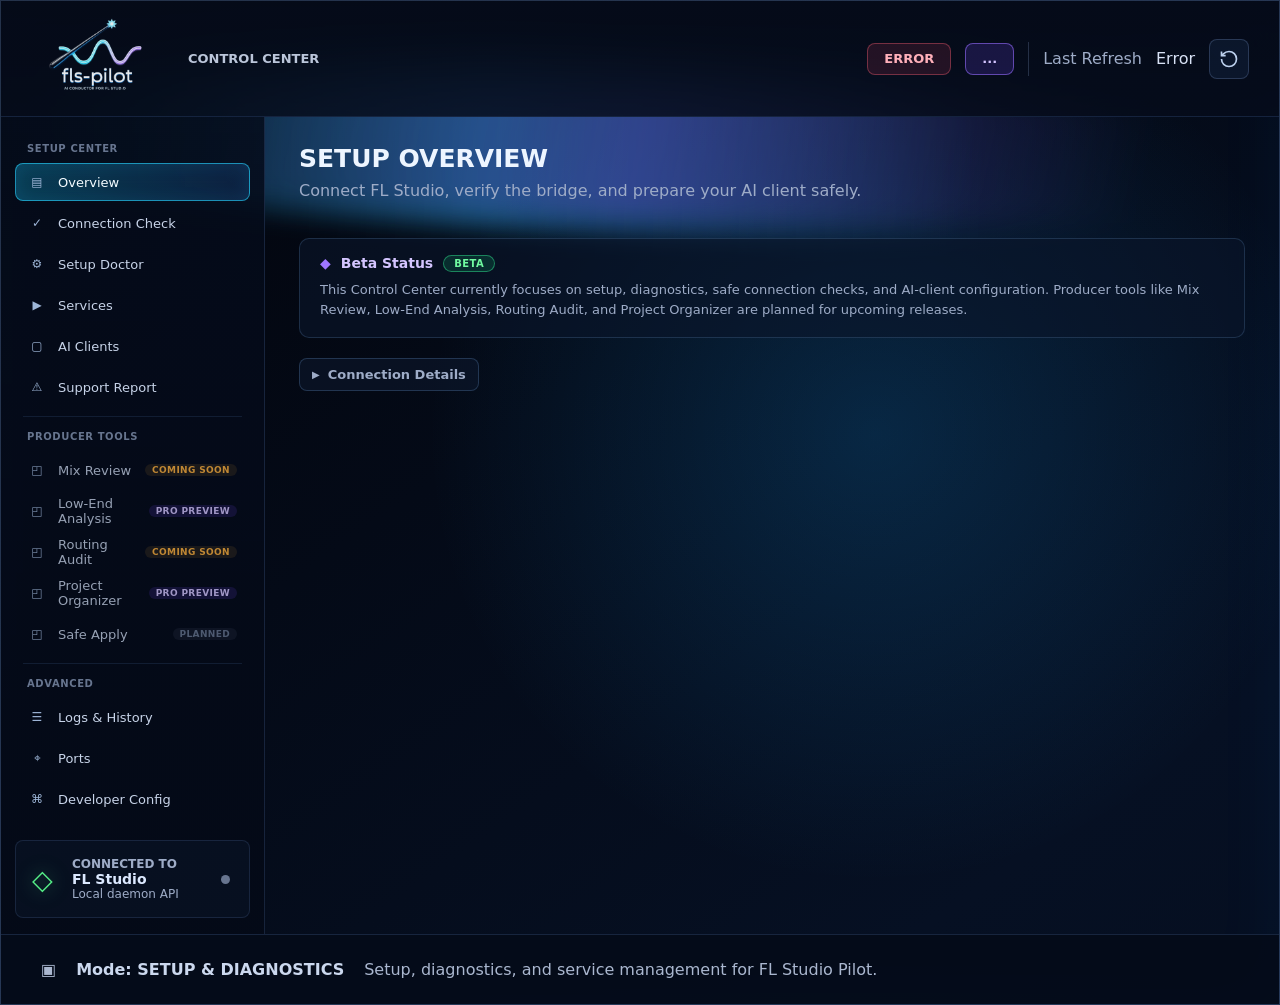
==== commit 31f9ceab: "Merge branch 'ui/control-center-look-and-feel' into v3/alpha" ====
--- a/src/fls_pilot/control_center_static/index.html
+++ b/src/fls_pilot/control_center_static/index.html
@@ -4,12 +4,15 @@
 <head>
   <meta charset="utf-8" />
   <meta name="viewport" content="width=device-width, initial-scale=1" />
-  <title>fls-pilot Control Center</title>
+  <title>fls-pilot Control Center — Setup & Diagnostics</title>
+  <meta name="description" content="fls-pilot Control Center: setup, diagnostics, service management, and AI client configuration for FL Studio Pilot." />
   <link rel="stylesheet" href="styles.css" />
 </head>
 
 <body>
   <div class="app-shell">
+
+    <!-- ── Topbar ─────────────────────────────────────────────────────────── -->
     <header class="topbar">
       <div class="brand">
         <span class="brand-mark-wrap">
@@ -33,25 +36,82 @@
       </div>
     </header>
 
+    <!-- ── Sidebar ────────────────────────────────────────────────────────── -->
     <aside class="sidebar" aria-label="Navigation">
-      <nav class="nav-list">
-        <button class="nav-item active" type="button" data-target="project_data">
-          <span aria-hidden="true">&#x25a4;</span><span>Live Data</span>
-        </button>
-        <button class="nav-item" type="button" data-target="runtime">
-          <span aria-hidden="true">&#x25b6;</span><span>Servers</span>
-        </button>
-        <button class="nav-item" type="button" data-target="clients">
-          <span aria-hidden="true">&#x25a2;</span><span>AI Clients</span>
-        </button>
-        <button class="nav-item" type="button" data-target="setup">
-          <span aria-hidden="true">&#x2699;</span><span>Setup</span>
-        </button>
-        <button class="nav-item" type="button" data-target="support">
-          <span aria-hidden="true">&#x26A0;</span><span>Support</span>
-        </button>
-
+      <nav class="nav-list" aria-label="Main navigation">
+
+        <!-- Group: Setup Center -->
+        <div class="nav-group">
+          <span class="nav-group-title">Setup Center</span>
+          <button class="nav-item active" type="button" data-target="overview" id="nav-overview">
+            <span aria-hidden="true">&#x25a4;</span><span>Overview</span>
+          </button>
+          <button class="nav-item" type="button" data-target="connection_check" id="nav-connection-check">
+            <span aria-hidden="true">&#x2713;</span><span>Connection Check</span>
+          </button>
+          <button class="nav-item" type="button" data-target="setup" id="nav-setup">
+            <span aria-hidden="true">&#x2699;</span><span>Setup Doctor</span>
+          </button>
+          <button class="nav-item" type="button" data-target="runtime" id="nav-runtime">
+            <span aria-hidden="true">&#x25b6;</span><span>Services</span>
+          </button>
+          <button class="nav-item" type="button" data-target="clients" id="nav-clients">
+            <span aria-hidden="true">&#x25a2;</span><span>AI Clients</span>
+          </button>
+          <button class="nav-item" type="button" data-target="support" id="nav-support">
+            <span aria-hidden="true">&#x26A0;</span><span>Support Report</span>
+          </button>
+        </div>
+
+        <div class="nav-divider"></div>
+
+        <!-- Group: Producer Tools -->
+        <div class="nav-group">
+          <span class="nav-group-title">Producer Tools</span>
+          <button class="nav-item nav-item-preview" type="button" data-target="producer_mix_review" id="nav-mix-review">
+            <span aria-hidden="true">&#x25f0;</span>
+            <span>Mix Review</span>
+            <span class="nav-badge badge-coming-soon">Coming Soon</span>
+          </button>
+          <button class="nav-item nav-item-preview" type="button" data-target="producer_low_end" id="nav-low-end">
+            <span aria-hidden="true">&#x25f0;</span>
+            <span>Low-End Analysis</span>
+            <span class="nav-badge badge-pro-preview">Pro Preview</span>
+          </button>
+          <button class="nav-item nav-item-preview" type="button" data-target="producer_routing" id="nav-routing">
+            <span aria-hidden="true">&#x25f0;</span>
+            <span>Routing Audit</span>
+            <span class="nav-badge badge-coming-soon">Coming Soon</span>
+          </button>
+          <button class="nav-item nav-item-preview" type="button" data-target="producer_organizer" id="nav-organizer">
+            <span aria-hidden="true">&#x25f0;</span>
+            <span>Project Organizer</span>
+            <span class="nav-badge badge-pro-preview">Pro Preview</span>
+          </button>
+          <button class="nav-item nav-item-preview" type="button" data-target="producer_safe_apply" id="nav-safe-apply">
+            <span aria-hidden="true">&#x25f0;</span>
+            <span>Safe Apply</span>
+            <span class="nav-badge badge-planned">Planned</span>
+          </button>
+        </div>
+
+        <div class="nav-divider"></div>
+
+        <!-- Group: Advanced -->
+        <div class="nav-group">
+          <span class="nav-group-title">Advanced</span>
+          <button class="nav-item" type="button" data-target="logs_history" id="nav-logs">
+            <span aria-hidden="true">&#x2630;</span><span>Logs &amp; History</span>
+          </button>
+          <button class="nav-item" type="button" data-target="ports" id="nav-ports">
+            <span aria-hidden="true">&#x2316;</span><span>Ports</span>
+          </button>
+          <button class="nav-item" type="button" data-target="developer_config" id="nav-devconfig">
+            <span aria-hidden="true">&#x2318;</span><span>Developer Config</span>
+          </button>
+        </div>
       </nav>
+
       <div class="connection-card">
         <span class="shield" aria-hidden="true">&#x25c7;</span>
         <div>
@@ -63,151 +123,392 @@
       </div>
     </aside>
 
+    <!-- ═══════════════════════════════════════════════════════════════════════
+         SETUP CENTER PANELS
+    ════════════════════════════════════════════════════════════════════════════ -->
+
+    <!-- ── Setup Overview (default) ─────────────────────────────────────── -->
+    <main class="status-report" id="overview" style="display: block; position: relative;">
+
+      <!-- Disconnected overlay -->
+      <div id="disconnected-overlay" class="disconnected-overlay" style="display: none;">
+        <div class="disconnected-content">
+          <p>FL Studio is not connected yet. Run Setup Doctor for the next safe step.</p>
+          <button class="ghost-button" id="disconnected-setup-button" type="button">Open Setup Doctor</button>
+          <p class="disconnected-note">No project changes will be made.</p>
+        </div>
+      </div>
+
+      <!-- Hero -->
+      <section class="hero">
+        <div>
+          <h1>Setup Overview</h1>
+          <p>Connect FL Studio, verify the bridge, and prepare your AI client safely.</p>
+        </div>
+      </section>
+
+      <!-- Status Cards (4-up) -->
+      <div class="overview-cards" id="overview-status-cards" aria-label="Setup status">
+        <!-- Populated by renderOverviewCards() -->
+      </div>
+
+      <!-- Beta Card -->
+      <div class="beta-card" role="note">
+        <div class="beta-card-header">
+          <span class="beta-card-icon" aria-hidden="true">&#x25c6;</span>
+          <strong>Beta Status</strong>
+          <span class="badge badge-beta">Beta</span>
+        </div>
+        <p>This Control Center currently focuses on setup, diagnostics, safe connection checks, and AI&#8209;client configuration. Producer tools like Mix Review, Low&#8209;End Analysis, Routing Audit, and Project Organizer are planned for upcoming releases.</p>
+      </div>
+
+      <!-- Connection Details (collapsible) -->
+      <details class="connection-details-section" id="connection-details">
+        <summary class="connection-details-summary">Connection Details</summary>
+        <p class="connection-details-subtitle">Verified: fls&#8209;pilot can safely read basic data from FL Studio.</p>
+
+        <section class="grid" id="project-data-grid">
+          <!-- Project Snapshot -->
+          <article class="panel panel-project">
+            <div class="panel-heading">
+              <span class="panel-index">1</span>
+              <h2>Project Snapshot</h2>
+              <span class="panel-icon" aria-hidden="true">&#x25a4;</span>
+            </div>
+            <div class="counter-grid">
+              <div><strong id="tempo-value">N/A</strong><span>BPM</span></div>
+              <div><strong id="channel-count">N/A</strong><span>Channels</span></div>
+              <div><strong id="mixer-count">N/A</strong><span>Mixer</span></div>
+              <div><strong id="pattern-count">N/A</strong><span>Patterns</span></div>
+              <div><strong id="playlist-count">N/A</strong><span>Playlist Tracks</span></div>
+            </div>
+          </article>
+
+          <!-- Transport -->
+          <article class="panel transport-panel">
+            <div class="panel-heading">
+              <span class="panel-index">2</span>
+              <h2>Transport</h2>
+            </div>
+            <div class="transport-layout">
+              <dl class="transport-stats">
+                <div>
+                  <dt>Position</dt>
+                  <dd id="song-position">N/A</dd>
+                </div>
+                <div>
+                  <dt>Record</dt>
+                  <dd id="record-state" class="small-pill">N/A</dd>
+                </div>
+              </dl>
+              <div class="status-orb" id="status-orb" aria-hidden="true"><span></span></div>
+            </div>
+            <div class="wave-bars" aria-hidden="true"></div>
+          </article>
+
+          <!-- Safety -->
+          <article class="panel" id="safety">
+            <div class="panel-heading">
+              <span class="panel-index">3</span>
+              <h2>Safety</h2>
+              <span class="panel-icon" aria-hidden="true">&#x2662;</span>
+            </div>
+            <ul class="safety-list">
+              <li><span>Read-only mode</span><strong id="read-only-state">Active</strong></li>
+              <li><span>Project changes</span><strong class="safety-disabled">Disabled</strong></li>
+              <li><span>Dry-run</span><strong id="dry-run-state">Available</strong></li>
+              <li id="rollback-row" style="display: none;"><span>Rollback</span><strong id="rollback-state">N/A</strong></li>
+            </ul>
+          </article>
+
+          <!-- Connection Evidence -->
+          <article class="panel evidence-panel" id="evidence">
+            <div class="panel-heading">
+              <span class="panel-index">4</span>
+              <h2>Connection Evidence</h2>
+            </div>
+            <p class="panel-note" style="margin: 8px 22px 0; font-size: 12px; color: var(--muted);">
+              Verified: fls&#8209;pilot can safely read basic data from FL Studio.
+            </p>
+            <div class="evidence-table" id="evidence-table"></div>
+          </article>
+        </section>
+      </details>
+    </main>
+
+    <!-- ── Connection Check ──────────────────────────────────────────────── -->
+    <main class="status-report" id="connection_check" style="display: none;">
+      <section class="hero">
+        <div>
+          <h1>Connection Check</h1>
+          <p>Quick health check for FL Studio, services, and AI client readiness.</p>
+        </div>
+      </section>
+      <div class="grid" id="connection-check-grid">
+        <!-- Populated by renderConnectionCheck() -->
+      </div>
+    </main>
+
+    <!-- ── Setup Doctor ───────────────────────────────────────────────────── -->
     <main class="status-report" id="setup" style="display: none;">
       <section class="hero">
         <div>
-          <h1>Guided Setup</h1>
+          <h1>Setup Doctor</h1>
           <p>Follow the next suggested action. Checks are read-only and do not modify FL Studio projects.</p>
         </div>
       </section>
       <section class="grid" id="setup-steps"></section>
     </main>
 
+    <!-- ── Services ──────────────────────────────────────────────────────── -->
     <main class="status-report" id="runtime" style="display: none;">
       <section class="hero">
         <div>
-          <h1>Servers</h1>
-          <p>Start and stop only processes launched by this Control Center.</p>
-        </div>
-      </section>
-
+          <h1>Services</h1>
+          <p>Start and stop services launched by this Control Center. For full logs and port details, use Advanced.</p>
+        </div>
+      </section>
       <section class="grid" id="runtime-status"></section>
     </main>
 
+    <!-- ── AI Clients ─────────────────────────────────────────────────────── -->
     <main class="status-report" id="clients" style="display: none;">
       <section class="hero">
         <div>
           <h1>AI Clients</h1>
-          <p>Copy these values into your MCP client. Config files are not edited automatically.</p>
+          <p>Follow the steps below to connect your AI client. Config files are not edited automatically.</p>
         </div>
       </section>
       <section class="grid" id="client-snippets"></section>
     </main>
 
+    <!-- ── Support Report ─────────────────────────────────────────────────── -->
     <main class="status-report" id="support" style="display: none;">
       <section class="hero">
         <div>
           <h1>Support Report</h1>
           <p>Use this when reporting setup problems.</p>
         </div>
-        <div style="display: flex; gap: 12px;">
-          <button class="ghost-button" id="copy-report" type="button">Copy setup report</button>
-          <button class="ghost-button" id="download-report" type="button">Download setup report</button>
-        </div>
-      </section>
-      <pre id="setup-report" class="panel"
-        style="padding: 16px; margin-top: 16px; color: #a5b4fc; white-space: pre-wrap; font-family: monospace;"></pre>
-    </main>
-
-    <main class="status-report" id="project_data" style="display: block; position: relative;">
-      <div id="disconnected-overlay" class="disconnected-overlay" style="display: none;">
-        <div class="disconnected-content">
-          <p>FL Studio data is currently unavailable. Run Setup diagnosis for the next safe check.</p>
-          <button class="ghost-button" id="disconnected-setup-button" type="button">Open Setup</button>
-        </div>
-      </div>
-      <section class="hero">
-        <div>
-          <h1>Live Data</h1>
-          <p>Live project metrics and evidence feed.</p>
-        </div>
-      </section>
-      <section class="grid" id="project-data-grid">
-        <article class="panel panel-project">
-          <div class="panel-heading">
-            <span class="panel-index">1</span>
-            <h2>Project Snapshot</h2>
-            <span class="panel-icon" aria-hidden="true">&#x25a4;</span>
+        <div style="display: flex; gap: 12px; flex-wrap: wrap;">
+          <button class="ghost-button" id="copy-report" type="button">Copy support report</button>
+          <button class="ghost-button" id="download-report" type="button">Download support report</button>
+        </div>
+      </section>
+
+      <!-- Human-readable summary -->
+      <div class="support-summary panel" style="margin-bottom: 16px;">
+        <div class="panel-heading">
+          <h2>Summary</h2>
+        </div>
+        <div id="support-summary-content" style="padding: 16px 26px 20px;">
+          <p style="color: var(--muted); font-size: 13px;">Loading summary…</p>
+        </div>
+      </div>
+
+      <!-- Raw report (collapsible) -->
+      <details class="raw-report-details">
+        <summary class="raw-report-summary">Show raw report</summary>
+        <pre id="setup-report" class="panel"
+          style="padding: 16px; margin-top: 16px; color: #a5b4fc; white-space: pre-wrap; font-family: monospace;"></pre>
+      </details>
+    </main>
+
+    <!-- ═══════════════════════════════════════════════════════════════════════
+         PRODUCER TOOLS PREVIEW PANELS
+    ════════════════════════════════════════════════════════════════════════════ -->
+
+    <!-- ── Mix Review Preview ─────────────────────────────────────────────── -->
+    <main class="status-report" id="producer_mix_review" style="display: none;">
+      <section class="hero">
+        <div>
+          <h1>Mix Review <span class="badge badge-coming-soon">Coming Soon</span></h1>
+          <p>Find clipping, headroom and balance risks before export.</p>
+        </div>
+      </section>
+      <div class="producer-preview-card panel">
+        <div class="panel-heading">
+          <h2>About Mix Review</h2>
+        </div>
+        <div class="producer-preview-content">
+          <p>Mix Review will analyze your FL Studio project for clipping, headroom, and stereo balance risks before you export. It reads mixer levels and channel data in read-only mode.</p>
+          <div class="preview-notice">
+            <span class="preview-notice-icon" aria-hidden="true">ℹ</span>
+            <p>This feature is not active in this beta. Current Control Center features focus on setup, diagnostics, safe connection checks, and AI&#8209;client configuration.</p>
           </div>
-          <div class="counter-grid">
-            <div><strong id="tempo-value">N/A</strong><span>BPM</span></div>
-            <div><strong id="channel-count">N/A</strong><span>Channels</span></div>
-            <div><strong id="mixer-count">N/A</strong><span>Mixer</span></div>
-            <div><strong id="pattern-count">N/A</strong><span>Patterns</span></div>
-            <div><strong id="playlist-count">N/A</strong><span>Playlist Tracks</span></div>
+        </div>
+      </div>
+    </main>
+
+    <!-- ── Low-End Analysis Preview ──────────────────────────────────────── -->
+    <main class="status-report" id="producer_low_end" style="display: none;">
+      <section class="hero">
+        <div>
+          <h1>Low-End Analysis <span class="badge badge-pro-preview">Pro Preview</span></h1>
+          <p>Inspect kick, bass and master low-end relationships.</p>
+        </div>
+      </section>
+      <div class="producer-preview-card panel">
+        <div class="panel-heading">
+          <h2>About Low-End Analysis</h2>
+        </div>
+        <div class="producer-preview-content">
+          <p>Low-End Analysis will inspect the relationship between kick, bass, and master low-end frequency content. It uses read-only analyzer data to surface low-frequency masking and phase issues.</p>
+          <div class="preview-notice">
+            <span class="preview-notice-icon" aria-hidden="true">ℹ</span>
+            <p>This feature is not active in this beta. Current Control Center features focus on setup, diagnostics, safe connection checks, and AI&#8209;client configuration.</p>
           </div>
-        </article>
-
-        <article class="panel transport-panel">
-          <div class="panel-heading">
-            <span class="panel-index">2</span>
-            <h2>Transport</h2>
+        </div>
+      </div>
+    </main>
+
+    <!-- ── Routing Audit Preview ──────────────────────────────────────────── -->
+    <main class="status-report" id="producer_routing" style="display: none;">
+      <section class="hero">
+        <div>
+          <h1>Routing Audit <span class="badge badge-coming-soon">Coming Soon</span></h1>
+          <p>Detect suspicious sends, muted paths and bus-routing risks.</p>
+        </div>
+      </section>
+      <div class="producer-preview-card panel">
+        <div class="panel-heading">
+          <h2>About Routing Audit</h2>
+        </div>
+        <div class="producer-preview-content">
+          <p>Routing Audit will scan your mixer and channel routing for suspicious sends, dead-end paths, muted routing chains, and bus-routing risks — all in read-only mode.</p>
+          <div class="preview-notice">
+            <span class="preview-notice-icon" aria-hidden="true">ℹ</span>
+            <p>This feature is not active in this beta. Current Control Center features focus on setup, diagnostics, safe connection checks, and AI&#8209;client configuration.</p>
           </div>
-          <div class="transport-layout">
-            <dl class="transport-stats">
-              <div>
-                <dt>Position</dt>
-                <dd id="song-position">N/A</dd>
-              </div>
-              <div>
-                <dt>Record</dt>
-                <dd id="record-state" class="small-pill">N/A</dd>
-              </div>
-            </dl>
-            <div class="status-orb" id="status-orb" aria-hidden="true">
-              <span></span>
-            </div>
+        </div>
+      </div>
+    </main>
+
+    <!-- ── Project Organizer Preview ─────────────────────────────────────── -->
+    <main class="status-report" id="producer_organizer" style="display: none;">
+      <section class="hero">
+        <div>
+          <h1>Project Organizer <span class="badge badge-pro-preview">Pro Preview</span></h1>
+          <p>Suggest safe cleanup actions before anything is changed.</p>
+        </div>
+      </section>
+      <div class="producer-preview-card panel">
+        <div class="panel-heading">
+          <h2>About Project Organizer</h2>
+        </div>
+        <div class="producer-preview-content">
+          <p>Project Organizer will scan your project and suggest safe naming, color, and routing cleanup actions. All suggestions are presented before any changes are applied.</p>
+          <div class="preview-notice">
+            <span class="preview-notice-icon" aria-hidden="true">ℹ</span>
+            <p>This feature is not active in this beta. Current Control Center features focus on setup, diagnostics, safe connection checks, and AI&#8209;client configuration.</p>
           </div>
-          <div class="wave-bars" aria-hidden="true"></div>
-        </article>
-
-        <article class="panel" id="safety">
-          <div class="panel-heading">
-            <span class="panel-index">3</span>
-            <h2>Safety</h2>
-            <span class="panel-icon" aria-hidden="true">&#x2662;</span>
+        </div>
+      </div>
+    </main>
+
+    <!-- ── Safe Apply Preview ────────────────────────────────────────────── -->
+    <main class="status-report" id="producer_safe_apply" style="display: none;">
+      <section class="hero">
+        <div>
+          <h1>Safe Apply <span class="badge badge-planned">Planned</span></h1>
+          <p>Apply approved changes only, with a proposal-first workflow.</p>
+        </div>
+      </section>
+      <div class="producer-preview-card panel">
+        <div class="panel-heading">
+          <h2>About Safe Apply</h2>
+        </div>
+        <div class="producer-preview-content">
+          <p>Safe Apply will let you review and approve each proposed change before it is applied to FL Studio. Changes are scoped, reversible, and logged — one at a time.</p>
+          <div class="preview-notice">
+            <span class="preview-notice-icon" aria-hidden="true">ℹ</span>
+            <p>This feature is not active in this beta. Current Control Center features focus on setup, diagnostics, safe connection checks, and AI&#8209;client configuration.</p>
           </div>
-          <ul class="safety-list">
-            <li><span>Read-only Status</span><strong id="read-only-state">YES</strong></li>
-            <li><span>Rollback Available</span><strong id="rollback-state">N/A</strong></li>
-            <li><span>Dry-run Available</span><strong id="dry-run-state">YES</strong></li>
-          </ul>
-        </article>
-
-        <article class="panel evidence-panel" id="evidence">
-          <div class="panel-heading">
-            <span class="panel-index">4</span>
-            <h2>Evidence Feed</h2>
-          </div>
-          <div class="evidence-table" id="evidence-table"></div>
-        </article>
-      </section>
-    </main>
-
+        </div>
+      </div>
+    </main>
+
+    <!-- ═══════════════════════════════════════════════════════════════════════
+         ADVANCED PANELS
+    ════════════════════════════════════════════════════════════════════════════ -->
+
+    <!-- ── Logs & History ────────────────────────────────────────────────── -->
+    <main class="status-report" id="logs_history" style="display: none;">
+      <section class="hero">
+        <div>
+          <h1>Logs &amp; History</h1>
+          <p>Runtime service logs, setup check history, and safety event records.</p>
+        </div>
+      </section>
+      <div id="logs-history-content" class="logs-history-layout">
+        <!-- Populated by renderLogsHistory() -->
+      </div>
+    </main>
+
+    <!-- ── Ports ─────────────────────────────────────────────────────────── -->
+    <main class="status-report" id="ports" style="display: none;">
+      <section class="hero">
+        <div>
+          <h1>Ports</h1>
+          <p>Port configuration for all Control Center services.</p>
+        </div>
+      </section>
+      <div class="panel" style="padding: 0 0 16px;">
+        <div class="panel-heading">
+          <h2>Port Table</h2>
+        </div>
+        <div id="ports-table-wrap" style="overflow-x: auto; padding: 0 18px 8px;">
+          <!-- Populated by renderPorts() -->
+        </div>
+      </div>
+    </main>
+
+    <!-- ── Developer Config ───────────────────────────────────────────────── -->
+    <main class="status-report" id="developer_config" style="display: none;">
+      <section class="hero">
+        <div>
+          <h1>Developer Config</h1>
+          <p>Advanced local configuration and debug settings.</p>
+        </div>
+      </section>
+      <div class="panel placeholder-panel">
+        <div class="panel-heading">
+          <h2>Developer Configuration</h2>
+          <span class="badge badge-planned" style="margin-left: auto;">Planned</span>
+        </div>
+        <div style="padding: 20px 26px 24px;">
+          <p style="color: var(--muted); margin: 0 0 12px;">Developer configuration will be available in a future release.</p>
+          <p style="color: var(--dim); font-size: 13px; margin: 0;">This section will collect advanced local configuration, debug output, and integration settings.</p>
+        </div>
+      </div>
+    </main>
+
+    <!-- ── Footer ─────────────────────────────────────────────────────────── -->
     <footer class="statusbar">
       <div>
         <span aria-hidden="true">&#x25a3;</span>
-        <strong>Mode: CONTROL CENTER</strong>
-        <span>Manage your FL Studio pilot infrastructure.</span>
+        <strong>Mode: SETUP &amp; DIAGNOSTICS</strong>
+        <span>Setup, diagnostics, and service management for FL Studio Pilot.</span>
       </div>
       <div id="footer-cc-port" style="margin-left: auto; font-size: 11px; opacity: 0.8;"></div>
     </footer>
   </div>
 
+  <!-- ── Success overlay ────────────────────────────────────────────────────── -->
   <div id="success-overlay" class="loading-overlay" style="display: none; z-index: 10000; backdrop-filter: blur(8px);">
     <article class="panel setup-success-layer" style="max-width: 480px; margin: 20px; box-shadow: 0 40px 100px rgba(0,0,0,0.6);">
       <div class="panel-heading">
-        <h2 style="font-size: 18px;">Congratulations, setup is up and running.</h2>
-        <span class="evidence-state" style="margin-left: auto; font-size: 11px; color: #70fba0; background: rgba(27, 228, 126, 0.14); border: 1px solid rgba(54, 244, 152, 0.44); border-radius: 8px; padding: 2px 10px;">OK</span>
-      </div>
-      <p class="panel-note" style="margin: 20px 26px; white-space: pre-wrap; line-height: 1.5;">FL Studio values are readable. Check out Live Data for live information and AI Clients to set up LLM agents to use FL Studio Pilot.</p>
-      <div style="padding: 0 26px 20px; display: flex; gap: 8px;">
-        <button class="ghost-button" onclick="document.getElementById('success-overlay').style.display='none'; selectPanel('project_data')">Live Data</button>
+        <h2 style="font-size: 18px;">FL Studio is connected.</h2>
+        <span class="evidence-state" style="margin-left: auto; font-size: 11px; color: #70fba0; background: rgba(27, 228, 126, 0.14); border: 1px solid rgba(54, 244, 152, 0.44); border-radius: 8px; padding: 2px 10px;">Connected</span>
+      </div>
+      <p class="panel-note" style="margin: 20px 26px; white-space: pre-wrap; line-height: 1.5;">fls&#8209;pilot can read FL Studio data. Check Setup Overview for the full status, or open AI Clients to configure your AI assistant.</p>
+      <div style="padding: 0 26px 20px; display: flex; gap: 8px; flex-wrap: wrap;">
+        <button class="ghost-button" onclick="document.getElementById('success-overlay').style.display='none'; selectPanel('overview')">Setup Overview</button>
         <button class="ghost-button" onclick="document.getElementById('success-overlay').style.display='none'; selectPanel('clients')">AI Clients</button>
       </div>
     </article>
   </div>
 
+  <!-- ── Loading overlay ────────────────────────────────────────────────────── -->
   <div id="loading-overlay" class="loading-overlay" style="display: none;">
     <div class="loading-content">
       <div class="spinner"></div>
--- a/src/fls_pilot/control_center_static/styles.css
+++ b/src/fls_pilot/control_center_static/styles.css
@@ -1,3 +1,4 @@
+/* ─── Design Tokens ──────────────────────────────────────────────────────── */
 :root {
   color-scheme: dark;
   --bg: #030713;
@@ -18,14 +19,10 @@
   --shadow: 0 22px 60px rgba(0, 0, 0, 0.42);
 }
 
-* {
-  box-sizing: border-box;
-}
-
-html,
-body {
-  min-height: 100%;
-}
+/* ─── Reset & Base ───────────────────────────────────────────────────────── */
+* { box-sizing: border-box; }
+
+html, body { min-height: 100%; }
 
 body {
   margin: 0;
@@ -34,27 +31,37 @@
     radial-gradient(circle at 78% 12%, rgba(100, 71, 220, 0.2), transparent 28rem),
     radial-gradient(circle at 38% 24%, rgba(23, 165, 255, 0.18), transparent 28rem),
     linear-gradient(145deg, #02040b 0%, #061023 46%, #030713 100%);
+  background-size: 180% 180%;
+  animation: bgDrift 18s ease-in-out infinite;
   color: var(--text);
   font-family:
     Inter, ui-sans-serif, system-ui, -apple-system, BlinkMacSystemFont, "Segoe UI", sans-serif;
 }
 
-button {
-  font: inherit;
-}
+@keyframes bgDrift {
+  0%, 100% { background-position: 0% 50%; }
+  50% { background-position: 100% 50%; }
+}
+
+button { font: inherit; }
 
 .sr-only {
   position: absolute;
-  width: 1px;
-  height: 1px;
-  padding: 0;
-  margin: -1px;
-  overflow: hidden;
-  clip: rect(0, 0, 0, 0);
-  white-space: nowrap;
-  border: 0;
-}
-
+  width: 1px; height: 1px; padding: 0; margin: -1px;
+  overflow: hidden; clip: rect(0, 0, 0, 0);
+  white-space: nowrap; border: 0;
+}
+
+/* ─── prefers-reduced-motion ─────────────────────────────────────────────── */
+@media (prefers-reduced-motion: reduce) {
+  *, *::before, *::after {
+    animation-duration: 0.01ms !important;
+    animation-iteration-count: 1 !important;
+    transition-duration: 0.01ms !important;
+  }
+}
+
+/* ─── App Shell ──────────────────────────────────────────────────────────── */
 .app-shell {
   position: relative;
   display: grid;
@@ -88,81 +95,49 @@
   filter: blur(15px);
 }
 
+/* ─── Topbar ─────────────────────────────────────────────────────────────── */
 .topbar {
-  position: sticky;
-  top: 0;
-  z-index: 10;
+  position: sticky; top: 0; z-index: 10;
   grid-column: 1 / -1;
-  display: flex;
-  align-items: center;
-  gap: 24px;
-  padding: 18px 30px;
+  display: flex; align-items: center; gap: 24px; padding: 18px 30px;
   background: linear-gradient(180deg, rgba(5, 11, 25, 0.96), rgba(6, 12, 27, 0.84));
   border-bottom: 1px solid rgba(78, 120, 190, 0.22);
   backdrop-filter: blur(22px);
 }
 
-.brand {
-  display: flex;
-  align-items: center;
-  min-width: 0;
-  gap: 14px;
-}
+.brand { display: flex; align-items: center; min-width: 0; gap: 14px; }
 
 .brand-mark-wrap {
-  position: relative;
-  display: flex;
-  align-items: center;
-  justify-content: center;
+  position: relative; display: flex;
+  align-items: center; justify-content: center;
 }
 
 .brand-mark {
-  height: 86px;
-  width: auto;
-  object-fit: contain;
-  opacity: 0.92;
-  mix-blend-mode: screen;
+  height: 86px; width: auto; object-fit: contain;
+  opacity: 0.92; mix-blend-mode: screen;
 }
 
 .brand-name {
-  color: #f5fbff;
-  font-size: 34px;
-  font-weight: 650;
-  letter-spacing: 0;
-  text-shadow: 0 0 18px rgba(57, 174, 255, 0.7);
+  color: #f5fbff; font-size: 34px; font-weight: 650;
+  letter-spacing: 0; text-shadow: 0 0 18px rgba(57, 174, 255, 0.7);
   white-space: nowrap;
 }
 
 .brand-subtitle {
-  padding-left: 14px;
-  color: #bbc6da;
-  font-size: 13px;
-  font-weight: 700;
-  letter-spacing: 0;
-  text-transform: uppercase;
-  white-space: nowrap;
+  padding-left: 14px; color: #bbc6da; font-size: 13px; font-weight: 700;
+  letter-spacing: 0; text-transform: uppercase; white-space: nowrap;
 }
 
 .topbar-status {
-  display: flex;
-  align-items: center;
-  gap: 14px;
-  margin-left: auto;
-  color: var(--muted);
-  white-space: nowrap;
-}
-
+  display: flex; align-items: center; gap: 14px;
+  margin-left: auto; color: var(--muted); white-space: nowrap;
+}
+
+/* ─── Pills ──────────────────────────────────────────────────────────────── */
 .pill {
-  display: inline-flex;
-  align-items: center;
-  justify-content: center;
-  min-height: 32px;
-  padding: 0 16px;
-  border-radius: 8px;
-  font-size: 13px;
-  font-weight: 800;
-  letter-spacing: 0;
-  text-transform: uppercase;
+  display: inline-flex; align-items: center; justify-content: center;
+  min-height: 32px; padding: 0 16px; border-radius: 8px;
+  font-size: 13px; font-weight: 800; letter-spacing: 0; text-transform: uppercase;
 }
 
 .pill-live {
@@ -170,6 +145,12 @@
   background: rgba(27, 228, 126, 0.14);
   border: 1px solid rgba(54, 244, 152, 0.44);
   box-shadow: 0 0 26px rgba(22, 225, 139, 0.18);
+  animation: livePulse 2.4s ease-in-out infinite;
+}
+
+@keyframes livePulse {
+  0%, 100% { box-shadow: 0 0 8px rgba(0,255,180,.25); }
+  50% { box-shadow: 0 0 22px rgba(0,255,180,.55); }
 }
 
 .pill-offline,
@@ -185,69 +166,62 @@
   border: 1px solid rgba(151, 111, 255, 0.58);
 }
 
-.divider {
-  width: 1px;
-  height: 34px;
-  background: rgba(143, 166, 214, 0.24);
-}
-
-.clock {
-  color: #d8e2f5;
-  font-variant-numeric: tabular-nums;
-}
+.divider { width: 1px; height: 34px; background: rgba(143, 166, 214, 0.24); }
+
+.clock { color: #d8e2f5; font-variant-numeric: tabular-nums; }
 
 .icon-button {
-  display: grid;
-  place-items: center;
-  width: 40px;
-  height: 40px;
-  color: #bdd1ee;
-  cursor: pointer;
+  display: grid; place-items: center;
+  width: 40px; height: 40px; color: #bdd1ee; cursor: pointer;
   background: rgba(17, 31, 56, 0.62);
-  border: 1px solid rgba(134, 169, 222, 0.24);
-  border-radius: 8px;
-}
-
-.icon-button:hover,
-.ghost-button:hover,
-.nav-item:hover {
+  border: 1px solid rgba(134, 169, 222, 0.24); border-radius: 8px;
+}
+
+.icon-button:hover, .ghost-button:hover, .nav-item:hover {
   border-color: var(--line-strong);
 }
 
+/* ─── Sidebar & Navigation ───────────────────────────────────────────────── */
 .sidebar {
-  z-index: 2;
-  display: flex;
-  flex-direction: column;
-  gap: 24px;
-  padding: 20px 22px 16px;
+  z-index: 2; display: flex; flex-direction: column; gap: 16px;
+  padding: 16px 14px 16px;
   background: linear-gradient(180deg, rgba(5, 12, 27, 0.86), rgba(4, 10, 23, 0.96));
   border-right: 1px solid rgba(91, 129, 193, 0.22);
-}
-
-.nav-list {
-  display: grid;
-  gap: 8px;
+  overflow-y: auto;
+}
+
+.nav-list { display: flex; flex-direction: column; gap: 0; }
+
+/* Navigation groups */
+.nav-group { display: grid; gap: 3px; padding: 6px 0; }
+
+.nav-group-title {
+  padding: 4px 12px 6px;
+  color: var(--dim);
+  font-size: 10px;
+  font-weight: 800;
+  letter-spacing: 0.06em;
+  text-transform: uppercase;
+  user-select: none;
+}
+
+.nav-divider {
+  height: 1px;
+  margin: 4px 8px;
+  background: rgba(91, 129, 193, 0.16);
 }
 
 .nav-item {
-  display: flex;
-  align-items: center;
-  gap: 14px;
-  width: 100%;
-  min-height: 42px;
-  padding: 0 14px;
-  color: #c7d3e8;
-  text-align: left;
-  cursor: pointer;
-  background: transparent;
-  border: 1px solid transparent;
-  border-radius: 8px;
+  display: flex; align-items: center; gap: 12px;
+  width: 100%; min-height: 38px; padding: 0 12px;
+  color: #c7d3e8; text-align: left; cursor: pointer;
+  background: transparent; border: 1px solid transparent; border-radius: 8px;
+  font-size: 13px;
 }
 
 .nav-item span:first-child {
-  width: 20px;
-  color: #9eb6d8;
-  text-align: center;
+  width: 18px; color: #9eb6d8; text-align: center; flex-shrink: 0;
+  font-size: 12px;
 }
 
 .nav-item.active {
@@ -257,807 +231,961 @@
   box-shadow: inset 0 0 18px rgba(42, 194, 255, 0.12);
 }
 
+/* Producer Tools items — slightly dimmed but not broken */
+.nav-item-preview {
+  opacity: 0.75;
+}
+.nav-item-preview:hover { opacity: 1; }
+
+/* Nav badge (inline in sidebar) */
+.nav-badge {
+  display: inline-flex; align-items: center;
+  margin-left: auto; flex-shrink: 0;
+  padding: 1px 7px; border-radius: 999px;
+  font-size: 9px; font-weight: 800; text-transform: uppercase; letter-spacing: 0.04em;
+  white-space: nowrap;
+}
+
+/* Connection card at bottom of sidebar */
 .connection-card {
-  display: grid;
-  grid-template-columns: 28px minmax(0, 1fr) 12px;
-  gap: 12px;
-  align-items: center;
-  margin-top: auto;
-  padding: 16px;
+  display: grid; grid-template-columns: 28px minmax(0, 1fr) 12px;
+  gap: 12px; align-items: center; margin-top: auto; padding: 16px;
   background: rgba(10, 20, 38, 0.68);
-  border: 1px solid rgba(111, 151, 214, 0.16);
-  border-radius: 8px;
+  border: 1px solid rgba(111, 151, 214, 0.16); border-radius: 8px;
 }
 
 .connection-card.offline {
   border-color: rgba(255, 95, 114, 0.28);
   background: rgba(255, 77, 104, 0.04);
 }
-
-.connection-card.offline strong {
-  color: #ffb0ba;
-}
-
-.connection-card.offline .shield {
-  color: var(--red);
-  text-shadow: 0 0 18px rgba(255, 95, 114, 0.45);
-}
-
-.connection-card strong,
-.connection-card span {
-  display: block;
-}
-
+.connection-card.offline strong { color: #ffb0ba; }
+.connection-card.offline .shield { color: var(--red); text-shadow: 0 0 18px rgba(255, 95, 114, 0.45); }
+.connection-card strong, .connection-card span { display: block; }
 .connection-card strong {
-  overflow: hidden;
-  color: #dce9ff;
-  font-size: 14px;
-  text-overflow: ellipsis;
-  white-space: nowrap;
-}
-
-.connection-card span:not(.shield, .connection-dot) {
-  color: var(--muted);
-  font-size: 12px;
-}
+  overflow: hidden; color: #dce9ff; font-size: 14px;
+  text-overflow: ellipsis; white-space: nowrap;
+}
+.connection-card span:not(.shield, .connection-dot) { color: var(--muted); font-size: 12px; }
 
 .eyebrow {
-  color: #91a2bd;
-  font-size: 10px;
-  font-weight: 800;
-  letter-spacing: 0;
-  text-transform: uppercase;
-}
-
-.shield {
-  color: var(--green);
-  font-size: 27px;
-  text-shadow: 0 0 18px rgba(85, 239, 135, 0.55);
-}
-
-.connection-dot {
-  width: 9px;
-  height: 9px;
-  background: var(--dim);
-  border-radius: 999px;
-}
-
+  color: #91a2bd; font-size: 10px; font-weight: 800;
+  letter-spacing: 0; text-transform: uppercase;
+}
+
+.shield { color: var(--green); font-size: 27px; text-shadow: 0 0 18px rgba(85, 239, 135, 0.55); }
+
+.connection-dot { width: 9px; height: 9px; background: var(--dim); border-radius: 999px; }
 .connection-dot.live {
   background: var(--green);
   box-shadow: 0 0 14px rgba(85, 239, 135, 0.65);
-}
-
+  animation: heartbeat 1.8s ease-in-out infinite;
+}
+
+@keyframes heartbeat {
+  0%, 100% { transform: scale(1); opacity: .8; }
+  40% { transform: scale(1.45); opacity: 1; }
+}
+
+/* ─── Status Report Panels ───────────────────────────────────────────────── */
 .status-report {
-  z-index: 1;
-  min-width: 0;
-  padding: 28px 34px 26px;
+  z-index: 1; min-width: 0; padding: 28px 34px 26px;
 }
 
 .hero {
-  display: flex;
-  align-items: end;
-  justify-content: space-between;
-  margin-bottom: 18px;
+  display: flex; align-items: end; justify-content: space-between;
+  margin-bottom: 18px; flex-wrap: wrap; gap: 12px;
 }
 
 .hero h1 {
-  margin: 0;
-  font-size: 25px;
-  line-height: 1.1;
-  text-transform: uppercase;
-}
-
-.hero p {
-  margin: 8px 0 0;
-  color: var(--muted);
-}
-
+  margin: 0; font-size: 25px; line-height: 1.1; text-transform: uppercase;
+  display: flex; align-items: center; gap: 12px; flex-wrap: wrap;
+}
+
+.hero p { margin: 8px 0 0; color: var(--muted); }
+
+/* ─── Grid ───────────────────────────────────────────────────────────────── */
 .grid {
   display: grid;
   grid-template-columns: minmax(260px, 1fr) minmax(320px, 1.08fr) minmax(260px, 1fr);
   gap: 16px;
 }
 
+/* ─── Panel ──────────────────────────────────────────────────────────────── */
 .panel {
-  position: relative;
-  min-width: 0;
-  min-height: 190px;
+  position: relative; min-width: 0; min-height: 190px;
   overflow: hidden;
   background:
     linear-gradient(180deg, rgba(16, 31, 57, 0.88), rgba(8, 18, 35, 0.78)),
     var(--panel);
-  border: 1px solid var(--line);
-  border-radius: 8px;
+  border: 1px solid var(--line); border-radius: 8px;
   box-shadow: var(--shadow);
+  transition: transform .18s ease, box-shadow .18s ease, border-color .18s ease;
+  transform-style: preserve-3d;
+}
+
+.panel:hover {
+  transform: translateY(-3px) perspective(900px) rotateX(1.2deg);
+  box-shadow: 0 18px 45px rgba(0,0,0,.35);
+}
+
+/* Staggered card entrance for setup steps */
+#setup-steps .panel {
+  opacity: 0;
+  transform: translateY(10px);
+  animation: cardIn .35s ease forwards;
+}
+#setup-steps .panel:nth-child(1) { animation-delay: .04s; }
+#setup-steps .panel:nth-child(2) { animation-delay: .08s; }
+#setup-steps .panel:nth-child(3) { animation-delay: .12s; }
+#setup-steps .panel:nth-child(4) { animation-delay: .16s; }
+#setup-steps .panel:nth-child(5) { animation-delay: .20s; }
+#setup-steps .panel:nth-child(6) { animation-delay: .24s; }
+#setup-steps .panel:nth-child(7) { animation-delay: .28s; }
+#setup-steps .panel:nth-child(8) { animation-delay: .32s; }
+
+@keyframes cardIn {
+  to { opacity: 1; transform: translateY(0); }
+}
+
+.evidence-row.new { animation: feedFlash 1.2s ease-out; }
+@keyframes feedFlash {
+  0% { background: rgba(0,255,255,.16); }
+  100% { background: transparent; }
+}
+
+.copied {
+  border-color: rgba(0,255,255,.8) !important;
+  box-shadow: 0 0 18px rgba(0,255,255,.35) !important;
 }
 
 .panel::after {
-  position: absolute;
-  right: -28px;
-  bottom: -52px;
-  width: 190px;
-  height: 120px;
-  pointer-events: none;
-  content: "";
+  position: absolute; right: -28px; bottom: -52px;
+  width: 190px; height: 120px; pointer-events: none; content: "";
   background: radial-gradient(circle, rgba(43, 199, 255, 0.22), transparent 68%);
   filter: blur(16px);
 }
 
 .panel-heading {
-  position: relative;
-  z-index: 1;
-  display: flex;
-  align-items: center;
-  gap: 14px;
-  min-height: 50px;
-  padding: 12px 18px 10px;
+  position: relative; z-index: 1; display: flex; align-items: center; gap: 14px;
+  min-height: 50px; padding: 12px 18px 10px;
   border-bottom: 1px solid rgba(125, 157, 207, 0.13);
 }
 
-.panel-heading h2 {
+.panel-heading h2 { margin: 0; font-size: 16px; font-weight: 760; }
+
+.panel-index {
+  display: grid; place-items: center; width: 26px; height: 26px;
+  color: #bdd2f5; font-weight: 800;
+  background: rgba(139, 166, 215, 0.14); border-radius: 8px;
+  box-shadow: inset 0 0 14px rgba(114, 160, 230, 0.15);
+}
+
+.panel-icon { margin-left: auto; color: #92b8e6; }
+
+.panel-note { margin: 0 26px 20px; color: var(--muted); font-size: 13px; }
+
+/* ─── Badge System ───────────────────────────────────────────────────────── */
+.badge {
+  display: inline-flex; align-items: center;
+  padding: 2px 10px; border-radius: 999px;
+  font-size: 10px; font-weight: 800; text-transform: uppercase; letter-spacing: 0.04em;
+  white-space: nowrap; border: 1px solid transparent;
+}
+
+.badge-beta {
+  color: #70fba0; background: rgba(27, 228, 126, 0.14);
+  border-color: rgba(54, 244, 152, 0.44);
+}
+
+.badge-coming-soon,
+.nav-badge.badge-coming-soon {
+  color: var(--amber); background: rgba(255, 178, 62, 0.12);
+  border-color: rgba(255, 178, 62, 0.5);
+}
+
+.badge-pro-preview,
+.nav-badge.badge-pro-preview {
+  color: #d4c5ff; background: rgba(118, 76, 255, 0.18);
+  border-color: rgba(151, 111, 255, 0.58);
+}
+
+.badge-planned,
+.nav-badge.badge-planned {
+  color: var(--dim); background: rgba(103, 117, 143, 0.14);
+  border-color: rgba(103, 117, 143, 0.38);
+}
+
+.badge-read-only {
+  color: #70fba0; background: rgba(27, 228, 126, 0.1);
+  border-color: rgba(54, 244, 152, 0.3);
+}
+
+.badge-requires-approval {
+  color: var(--amber); background: rgba(255, 178, 62, 0.1);
+  border-color: rgba(255, 178, 62, 0.4);
+}
+
+.badge-local-only {
+  color: var(--muted); background: rgba(158, 172, 199, 0.1);
+  border-color: rgba(158, 172, 199, 0.3);
+}
+
+/* badge-neutral and badge-ok used by JS */
+.badge-neutral {
+  color: var(--muted); background: rgba(158, 172, 199, 0.12);
+  border-color: rgba(158, 172, 199, 0.3);
+}
+.badge-ok {
+  color: #70fba0; background: rgba(27, 228, 126, 0.14);
+  border-color: rgba(54, 244, 152, 0.44);
+}
+.badge-warn {
+  color: var(--amber); background: rgba(255, 178, 62, 0.12);
+  border-color: rgba(255, 178, 62, 0.5);
+}
+
+/* ─── Setup Overview: Status Cards ───────────────────────────────────────── */
+.overview-cards {
+  display: grid;
+  grid-template-columns: repeat(2, minmax(0, 1fr));
+  gap: 16px;
+  margin-bottom: 20px;
+}
+
+.status-card {
+  display: flex; align-items: flex-start; gap: 14px;
+  background: linear-gradient(180deg, rgba(16, 31, 57, 0.88), rgba(8, 18, 35, 0.78)), var(--panel);
+  border: 1px solid var(--line); border-radius: 10px;
+  box-shadow: var(--shadow); padding: 18px;
+  transition: transform .18s ease, box-shadow .18s ease;
+}
+
+.status-card:hover {
+  transform: translateY(-2px);
+  box-shadow: 0 16px 40px rgba(0,0,0,.3);
+}
+
+.status-card-indicator {
+  flex-shrink: 0; width: 10px; height: 10px;
+  margin-top: 5px; border-radius: 999px;
+}
+
+.status-card-indicator.live {
+  background: var(--green);
+  box-shadow: 0 0 12px rgba(85, 239, 135, 0.7);
+  animation: heartbeat 2s ease-in-out infinite;
+}
+
+.status-card-indicator.offline {
+  background: var(--amber);
+  box-shadow: 0 0 10px rgba(255, 178, 62, 0.5);
+}
+
+.status-card-indicator.neutral {
+  background: var(--dim);
+}
+
+.status-card-body { flex: 1; min-width: 0; }
+
+.status-card-header {
+  display: flex; align-items: center; gap: 8px; margin-bottom: 8px;
+}
+
+.status-card-icon { font-size: 16px; color: var(--cyan); flex-shrink: 0; }
+
+.status-card-title {
+  margin: 0; font-size: 14px; font-weight: 700; color: #d8e4f5; flex: 1;
+}
+
+.status-card-badge {
+  flex-shrink: 0; padding: 2px 8px; border-radius: 999px;
+  font-size: 10px; font-weight: 800; text-transform: uppercase;
+  border: 1px solid transparent;
+}
+
+.status-card-desc {
+  margin: 0 0 12px; color: var(--muted); font-size: 13px; line-height: 1.5;
+}
+
+.status-card-footer {}
+
+/* ─── Beta Card ──────────────────────────────────────────────────────────── */
+.beta-card {
+  margin-bottom: 20px; padding: 16px 20px;
+  background: rgba(10, 22, 43, 0.62);
+  border: 1px solid rgba(130, 180, 245, 0.18); border-radius: 10px;
+}
+
+.beta-card-header {
+  display: flex; align-items: center; gap: 10px; margin-bottom: 8px;
+}
+
+.beta-card-icon { color: var(--violet); font-size: 14px; }
+
+.beta-card-header strong { color: #d4c5ff; font-size: 14px; }
+
+.beta-card p {
+  margin: 0; color: var(--muted); font-size: 13px; line-height: 1.6;
+}
+
+/* ─── Connection Details (collapsible) ───────────────────────────────────── */
+.connection-details-section {
+  margin-top: 4px;
+}
+
+.connection-details-summary {
+  cursor: pointer; user-select: none;
+  display: inline-flex; align-items: center; gap: 8px;
+  padding: 8px 12px; margin-bottom: 12px;
+  color: var(--muted); font-size: 13px; font-weight: 600;
+  background: rgba(14, 26, 48, 0.5);
+  border: 1px solid var(--line); border-radius: 8px;
+  list-style: none;
+  transition: color .15s, border-color .15s;
+}
+
+.connection-details-summary:hover { color: var(--text); border-color: var(--line-strong); }
+.connection-details-summary::marker { display: none; }
+.connection-details-summary::-webkit-details-marker { display: none; }
+.connection-details-summary::before {
+  content: "▶"; font-size: 10px; transition: transform .15s;
+}
+details[open] .connection-details-summary::before { transform: rotate(90deg); }
+
+.connection-details-subtitle {
+  margin: 0 0 12px; color: var(--dim); font-size: 12px;
+  padding-left: 4px;
+}
+
+/* ─── Setup Doctor Extras ────────────────────────────────────────────────── */
+.setup-group-header {
+  grid-column: 1 / -1;
+  padding: 6px 4px 2px;
+  color: var(--dim); font-size: 11px; font-weight: 800; letter-spacing: 0.06em;
+  text-transform: uppercase; border-bottom: 1px solid rgba(91, 129, 193, 0.14);
+  margin-bottom: 2px;
+}
+
+.setup-group-optional { color: rgba(103, 117, 143, 0.7); }
+
+.setup-summary-banner {
+  grid-column: 1 / -1;
+  display: flex; align-items: flex-start; gap: 12px;
+  padding: 14px 18px; margin-bottom: 8px;
+  background: rgba(255, 178, 62, 0.08);
+  border: 1px solid rgba(255, 178, 62, 0.3); border-radius: 8px;
+  color: var(--amber); font-size: 13px; line-height: 1.5;
+}
+
+.banner-icon { font-size: 16px; flex-shrink: 0; margin-top: 1px; }
+.setup-summary-banner p { margin: 0; }
+
+/* ─── Connection Check ───────────────────────────────────────────────────── */
+.connection-check-summary {
+  grid-column: 1 / 3;
+  min-height: unset;
+}
+
+.connection-check-list {
+  list-style: none; margin: 0; padding: 12px 22px 16px;
+  display: grid; gap: 0;
+}
+
+.connection-check-row {
+  display: grid;
+  grid-template-columns: 14px 160px 1fr;
+  grid-template-rows: auto auto;
+  gap: 4px 12px;
+  align-items: start;
+  padding: 10px 0;
+  border-bottom: 1px solid rgba(143, 166, 214, 0.08);
+}
+
+.connection-check-row:last-child { border-bottom: 0; }
+
+.check-dot {
+  grid-row: 1 / 3;
+  width: 8px; height: 8px; margin-top: 5px;
+  border-radius: 999px; flex-shrink: 0;
+}
+
+.check-dot.ok   { background: var(--green); box-shadow: 0 0 8px rgba(85, 239, 135, 0.6); }
+.check-dot.warn { background: var(--amber); box-shadow: 0 0 8px rgba(255, 178, 62, 0.5); }
+.check-dot.neutral { background: var(--dim); }
+
+.check-label { font-size: 13px; font-weight: 700; color: #d8e4f5; }
+
+.check-status {
+  font-size: 12px; font-weight: 600; color: var(--cyan);
+  grid-column: 3; grid-row: 1;
+}
+
+.check-detail {
+  font-size: 12px; color: var(--muted); line-height: 1.4;
+  grid-column: 2 / -1; grid-row: 2;
+}
+
+.check-next-step {
+  padding: 14px 22px 18px;
+  border-top: 1px solid rgba(130, 180, 245, 0.12);
+}
+
+.check-next-step-label {
+  display: block; font-size: 11px; font-weight: 800; text-transform: uppercase;
+  color: var(--dim); letter-spacing: 0.05em; margin-bottom: 6px;
+}
+
+.check-next-step p { margin: 0; font-size: 13px; color: #c7d3e8; line-height: 1.5; }
+
+.check-action-row {
+  padding: 16px 18px 20px;
+  display: flex; flex-wrap: wrap; gap: 8px;
+}
+
+/* ─── AI Clients ─────────────────────────────────────────────────────────── */
+.ai-client-card { min-height: unset; }
+
+.ai-client-steps {
+  margin: 0 22px 16px;
+  padding-left: 22px;
+  color: var(--muted); font-size: 13px; line-height: 1.7;
+}
+
+.ai-client-steps li { padding-left: 4px; }
+
+.ai-client-field-wrap { padding: 0 22px 4px; }
+
+.ai-client-field-label {
+  display: block; font-size: 11px; font-weight: 800; text-transform: uppercase;
+  color: var(--dim); letter-spacing: 0.05em; margin-bottom: 6px;
+}
+
+/* Copy field — monospace, no layout break */
+.copy-field {
+  display: block; width: 100%;
+  background: rgba(0,0,0,0.5); padding: 12px 14px;
+  border-radius: 8px; border: 1px solid rgba(130, 180, 245, 0.22);
+  color: #a5b4fc; font-family: ui-monospace, "Cascadia Code", "Fira Code", monospace;
+  font-size: 12px; line-height: 1.5;
+  overflow-x: auto; white-space: pre;
+  word-break: normal; /* never break mid-URL */
+  max-height: 240px;
+  user-select: all;
+  cursor: text;
   margin: 0;
-  font-size: 16px;
-  font-weight: 760;
-}
-
-.panel-index {
-  display: grid;
-  place-items: center;
-  width: 26px;
-  height: 26px;
-  color: #bdd2f5;
-  font-weight: 800;
-  background: rgba(139, 166, 215, 0.14);
-  border-radius: 8px;
-  box-shadow: inset 0 0 14px rgba(114, 160, 230, 0.15);
-}
-
-.panel-icon {
-  margin-left: auto;
-  color: #92b8e6;
-}
-
-.bridge-state {
-  display: flex;
-  align-items: center;
-  gap: 10px;
-  padding: 24px 30px 14px;
-}
-
-.bridge-state strong {
-  color: var(--green);
-  font-size: 26px;
-  text-transform: uppercase;
-  text-shadow: 0 0 18px rgba(85, 239, 135, 0.48);
-}
-
-.bridge-state.unavailable strong {
-  color: var(--red);
-  text-shadow: 0 0 18px rgba(255, 95, 114, 0.35);
-}
-
-.signal-dot {
-  width: 11px;
-  height: 11px;
-  background: var(--green);
-  border-radius: 999px;
-  box-shadow: 0 0 18px rgba(85, 239, 135, 0.8);
-}
-
-.bridge-state.unavailable .signal-dot {
-  background: var(--red);
-  box-shadow: 0 0 18px rgba(255, 95, 114, 0.65);
-}
-
-.metrics {
-  display: grid;
-  margin: 0 26px;
-  padding: 18px 0;
-  border-top: 1px solid rgba(143, 166, 214, 0.14);
-}
-
-.metrics-split {
-  grid-template-columns: 1fr 1fr;
-}
-
-.metrics div + div {
-  padding-left: 20px;
-  border-left: 1px solid rgba(143, 166, 214, 0.12);
-}
-
-dt {
-  color: var(--muted);
-  font-size: 13px;
-}
-
-dd {
-  margin: 6px 0 0;
-  color: var(--green);
-  font-size: 17px;
-  font-weight: 760;
+}
+
+.ai-client-btn-row { padding: 12px 22px 16px; display: flex; gap: 8px; flex-wrap: wrap; }
+
+.ai-client-advanced {
+  border-top: 1px solid rgba(130, 180, 245, 0.1); margin: 0;
+}
+
+.ai-client-advanced summary {
+  cursor: pointer; padding: 10px 22px; color: var(--dim); font-size: 12px;
+  list-style: none; user-select: none;
+  transition: color .15s;
+}
+
+.ai-client-advanced summary:hover { color: var(--muted); }
+.ai-client-advanced summary::marker { display: none; }
+.ai-client-advanced summary::-webkit-details-marker { display: none; }
+.ai-client-advanced summary::before {
+  content: "▶ "; font-size: 9px; transition: transform .15s;
+}
+details[open].ai-client-advanced summary::before { transform: rotate(90deg); }
+
+.ai-client-advanced .copy-field {
+  margin: 0 22px 14px;
+  width: calc(100% - 44px);
+}
+
+/* ─── Support Report ─────────────────────────────────────────────────────── */
+.support-summary { min-height: unset; }
+
+.support-summary-list {
+  display: grid; grid-template-columns: 200px 1fr; gap: 4px 16px;
+  margin: 0;
+}
+
+.support-summary-list dt {
+  color: var(--muted); font-size: 13px; font-weight: 600;
+  padding: 6px 0; border-bottom: 1px solid rgba(130, 180, 245, 0.06);
+}
+
+.support-summary-list dd {
+  color: #d8e4f5; font-size: 13px; margin: 0;
+  padding: 6px 0; border-bottom: 1px solid rgba(130, 180, 245, 0.06);
+}
+
+/* Collapsible raw report */
+.raw-report-details {}
+
+.raw-report-summary {
+  cursor: pointer; user-select: none;
+  display: inline-flex; align-items: center; gap: 8px;
+  padding: 8px 14px; margin-bottom: 0;
+  color: var(--muted); font-size: 13px; font-weight: 600;
+  background: rgba(14, 26, 48, 0.5);
+  border: 1px solid var(--line); border-radius: 8px;
+  list-style: none; transition: color .15s;
+}
+
+.raw-report-summary:hover { color: var(--text); }
+.raw-report-summary::marker { display: none; }
+.raw-report-summary::-webkit-details-marker { display: none; }
+.raw-report-summary::before {
+  content: "▶ Raw"; font-size: 10px; transition: transform .15s;
+}
+details[open] .raw-report-summary::before { content: "▼ Raw"; }
+
+/* ─── Logs & History ─────────────────────────────────────────────────────── */
+.logs-history-layout { display: grid; gap: 24px; }
+
+.log-section {
+  background: linear-gradient(180deg, rgba(16, 31, 57, 0.7), rgba(8, 18, 35, 0.6));
+  border: 1px solid var(--line); border-radius: 10px; overflow: hidden;
+}
+
+.log-section-title {
+  margin: 0; padding: 14px 20px 12px;
+  font-size: 14px; font-weight: 700; color: #d8e4f5;
+  border-bottom: 1px solid rgba(130, 180, 245, 0.12);
+}
+
+.log-subsection { padding: 14px 20px 16px; border-bottom: 1px solid rgba(130, 180, 245, 0.07); }
+.log-subsection:last-child { border-bottom: 0; }
+
+.log-subsection-title {
+  margin: 0 0 8px; font-size: 12px; font-weight: 700; text-transform: uppercase;
+  letter-spacing: 0.05em; color: var(--dim);
+}
+
+.log-output {
+  margin: 0; padding: 10px 14px;
+  background: rgba(0,0,0,0.4);
+  border: 1px solid rgba(130, 180, 245, 0.12); border-radius: 6px;
+  color: #a5b4fc; font-family: ui-monospace, "Cascadia Code", monospace;
+  font-size: 11px; line-height: 1.6;
+  max-height: 280px; overflow-y: auto; white-space: pre-wrap;
+  word-break: break-all;
+}
+
+/* ─── Placeholder card ───────────────────────────────────────────────────── */
+.placeholder-card {
+  padding: 16px 20px; margin: 12px 20px;
+  color: var(--dim); font-size: 13px; line-height: 1.6;
+  background: rgba(10, 20, 38, 0.4);
+  border: 1px dashed rgba(130, 180, 245, 0.16); border-radius: 8px;
+}
+
+/* ─── Port Table ─────────────────────────────────────────────────────────── */
+.port-table {
+  width: 100%; border-collapse: collapse;
+  font-size: 13px; color: #c7d3e8;
+}
+
+.port-table th {
+  padding: 10px 14px; text-align: left;
+  color: var(--dim); font-size: 11px; font-weight: 800;
+  text-transform: uppercase; letter-spacing: 0.05em;
+  border-bottom: 1px solid rgba(130, 180, 245, 0.18);
+}
+
+.port-table td {
+  padding: 10px 14px;
+  border-bottom: 1px solid rgba(130, 180, 245, 0.07);
   font-variant-numeric: tabular-nums;
 }
 
-.panel-note {
-  margin: 0 26px 20px;
-  color: var(--muted);
-  font-size: 13px;
-}
-
-.setup-success-layer {
-  border-color: rgba(85, 239, 135, 0.48);
-  background:
-    linear-gradient(180deg, rgba(24, 74, 50, 0.72), rgba(8, 24, 30, 0.82)),
-    var(--panel);
-}
-
-.setup-success-layer::after {
-  background: radial-gradient(circle, rgba(85, 239, 135, 0.28), transparent 68%);
-}
-
-.setup-feedback {
-  position: relative;
-  z-index: 1;
-  margin: 0 26px 20px;
-  padding: 10px 12px;
-  color: #c7d3ea;
-  background: rgba(19, 32, 57, 0.72);
-  border: 1px solid rgba(143, 166, 214, 0.22);
-  border-radius: 8px;
-  font-size: 12px;
-  line-height: 1.45;
-}
-
-.setup-feedback.verified {
-  color: #70fba0;
-  background: rgba(27, 228, 126, 0.12);
-  border-color: rgba(54, 244, 152, 0.38);
-}
-
-.setup-feedback.progress,
-.setup-feedback.saved {
-  color: #d4c5ff;
-  background: rgba(118, 76, 255, 0.15);
-  border-color: rgba(151, 111, 255, 0.44);
-}
-
-.setup-feedback.attention,
-.setup-feedback.checking {
-  color: var(--amber);
-  background: rgba(255, 178, 62, 0.11);
-  border-color: rgba(255, 178, 62, 0.42);
-}
-
-.counter-grid {
-  display: grid;
-  grid-template-columns: repeat(3, minmax(0, 1fr));
-  gap: 1px;
-  padding: 14px 18px 20px;
-}
-
-.counter-grid div {
-  display: grid;
-  place-items: center;
-  min-height: 70px;
-  border-right: 1px solid rgba(143, 166, 214, 0.1);
-}
-
-.counter-grid div:nth-child(3),
-.counter-grid div:last-child {
-  border-right: 0;
-}
-
-.counter-grid strong {
-  color: #55cfff;
-  font-size: 28px;
-  font-weight: 760;
-  font-variant-numeric: tabular-nums;
-  text-shadow: 0 0 18px rgba(39, 215, 255, 0.35);
-}
-
-.counter-grid div:nth-child(3) strong,
-.counter-grid div:nth-child(5) strong {
-  color: var(--violet);
-  text-shadow: 0 0 18px rgba(157, 117, 255, 0.42);
-}
-
-.counter-grid span {
-  color: #c1cce0;
-  font-size: 11px;
-  font-weight: 800;
-  text-transform: uppercase;
-}
-
+.port-table tr:last-child td { border-bottom: 0; }
+.port-table tr:hover td { background: rgba(39, 215, 255, 0.03); }
+
+/* ─── Producer Preview ───────────────────────────────────────────────────── */
+.producer-preview-card { min-height: unset; }
+
+.producer-preview-content { padding: 16px 26px 20px; }
+
+.producer-preview-content > p {
+  margin: 0 0 16px; color: var(--muted); font-size: 13px; line-height: 1.6;
+}
+
+.preview-notice {
+  display: flex; align-items: flex-start; gap: 10px;
+  padding: 12px 16px;
+  background: rgba(39, 215, 255, 0.05);
+  border: 1px solid rgba(39, 215, 255, 0.15); border-radius: 8px;
+  color: var(--muted); font-size: 12px; line-height: 1.5;
+}
+
+.preview-notice p { margin: 0; }
+.preview-notice-icon { color: var(--cyan); font-size: 14px; flex-shrink: 0; margin-top: 1px; }
+
+/* ─── Safety ─────────────────────────────────────────────────────────────── */
 .safety-list {
-  display: grid;
-  gap: 14px;
-  margin: 0;
-  padding: 22px 26px;
-  list-style: none;
+  display: grid; gap: 14px; margin: 0; padding: 22px 26px; list-style: none;
 }
 
 .safety-list li {
-  display: flex;
-  align-items: center;
-  justify-content: space-between;
-  gap: 14px;
-  color: #c5d2e8;
+  display: flex; align-items: center; justify-content: space-between;
+  gap: 14px; color: #c5d2e8;
 }
 
 .safety-list strong,
 .small-pill,
 .warning-badge {
-  min-width: 70px;
-  padding: 5px 12px;
-  color: var(--green);
-  text-align: center;
+  min-width: 70px; padding: 5px 12px;
+  color: var(--green); text-align: center;
   background: rgba(55, 218, 121, 0.13);
   border: 1px solid rgba(85, 239, 135, 0.32);
-  border-radius: 999px;
-  font-size: 12px;
-  font-weight: 850;
-  text-transform: uppercase;
-}
-
+  border-radius: 999px; font-size: 12px; font-weight: 850; text-transform: uppercase;
+}
+
+.safety-disabled {
+  min-width: 70px; padding: 5px 12px;
+  color: var(--muted); text-align: center;
+  background: rgba(158, 172, 199, 0.1);
+  border: 1px solid rgba(158, 172, 199, 0.3);
+  border-radius: 999px; font-size: 12px; font-weight: 850; text-transform: uppercase;
+}
+
+/* ─── Setup Feedback ─────────────────────────────────────────────────────── */
+.setup-feedback {
+  position: relative; z-index: 1;
+  margin: 0 26px 20px; padding: 10px 12px;
+  color: #c7d3ea; background: rgba(19, 32, 57, 0.72);
+  border: 1px solid rgba(143, 166, 214, 0.22); border-radius: 8px;
+  font-size: 12px; line-height: 1.45;
+}
+
+.setup-feedback.verified { color: #70fba0; background: rgba(27, 228, 126, 0.12); border-color: rgba(54, 244, 152, 0.38); }
+.setup-feedback.progress,
+.setup-feedback.saved { color: #d4c5ff; background: rgba(118, 76, 255, 0.15); border-color: rgba(151, 111, 255, 0.44); }
+.setup-feedback.attention,
+.setup-feedback.checking { color: var(--amber); background: rgba(255, 178, 62, 0.11); border-color: rgba(255, 178, 62, 0.42); }
+
+/* ─── Project Data Panels ────────────────────────────────────────────────── */
+.counter-grid {
+  display: grid; grid-template-columns: repeat(3, minmax(0, 1fr));
+  gap: 1px; padding: 14px 18px 20px;
+}
+
+.counter-grid div {
+  display: grid; place-items: center; min-height: 70px;
+  border-right: 1px solid rgba(143, 166, 214, 0.1);
+}
+
+.counter-grid div:nth-child(3),
+.counter-grid div:last-child { border-right: 0; }
+
+.counter-grid strong {
+  color: #55cfff; font-size: 28px; font-weight: 760;
+  font-variant-numeric: tabular-nums;
+  text-shadow: 0 0 18px rgba(39, 215, 255, 0.35);
+}
+
+.counter-grid div:nth-child(3) strong,
+.counter-grid div:nth-child(5) strong { color: var(--violet); text-shadow: 0 0 18px rgba(157, 117, 255, 0.42); }
+
+.counter-grid span { color: #c1cce0; font-size: 11px; font-weight: 800; text-transform: uppercase; }
+
+/* ─── Transport ──────────────────────────────────────────────────────────── */
 .transport-layout {
-  display: grid;
-  grid-template-columns: minmax(0, 1fr) 136px;
-  align-items: center;
-  gap: 18px;
-  padding: 20px 24px 0;
-}
-
-.transport-stats {
-  display: grid;
-  gap: 11px;
-  margin: 0;
-}
-
-.transport-stats div {
-  display: flex;
-  justify-content: space-between;
-  gap: 16px;
-}
-
-.transport-stats dd {
-  color: #52d8ff;
-}
+  display: grid; grid-template-columns: minmax(0, 1fr) 136px;
+  align-items: center; gap: 18px; padding: 20px 24px 0;
+}
+
+.transport-stats { display: grid; gap: 11px; margin: 0; }
+.transport-stats div { display: flex; justify-content: space-between; gap: 16px; }
+
+dt { color: var(--muted); font-size: 13px; }
+dd { margin: 6px 0 0; color: var(--green); font-size: 17px; font-weight: 760; font-variant-numeric: tabular-nums; }
+.transport-stats dd { color: #52d8ff; }
 
 .status-orb {
-  display: grid;
-  place-items: center;
-  width: 106px;
-  height: 106px;
-  border: 3px solid rgba(143, 166, 214, 0.4);
-  border-radius: 999px;
-  box-shadow: none;
-  transition: all 0.2s ease-in-out;
-}
-
-.status-orb span {
-  transition: all 0.2s ease-in-out;
-}
+  display: grid; place-items: center;
+  width: 106px; height: 106px;
+  border: 3px solid rgba(143, 166, 214, 0.4); border-radius: 999px;
+  box-shadow: none; transition: all 0.2s ease-in-out;
+}
+
+.status-orb span { transition: all 0.2s ease-in-out; }
 
 .status-orb.is-playing {
   border-color: rgba(38, 215, 255, 0.78);
-  box-shadow:
-    0 0 34px rgba(39, 215, 255, 0.42),
-    inset 0 0 28px rgba(39, 215, 255, 0.17);
+  box-shadow: 0 0 34px rgba(39, 215, 255, 0.42), inset 0 0 28px rgba(39, 215, 255, 0.17);
+  animation: orbBreath 3s ease-in-out infinite;
 }
 
 .status-orb.is-playing span {
-  width: 0;
-  height: 0;
-  margin-left: 7px;
-  background-color: transparent;
-  border-top: 16px solid transparent;
-  border-bottom: 16px solid transparent;
-  border-left: 25px solid #d5f3ff;
-  border-right: none;
-  border-radius: 0;
+  width: 0; height: 0; margin-left: 7px; background-color: transparent;
+  border-top: 16px solid transparent; border-bottom: 16px solid transparent;
+  border-left: 25px solid #d5f3ff; border-right: none; border-radius: 0;
   filter: drop-shadow(0 0 16px rgba(39, 215, 255, 0.9));
 }
 
 .status-orb.is-stopped {
   border-color: rgba(143, 166, 214, 0.5);
-  box-shadow:
-    0 0 24px rgba(143, 166, 214, 0.2),
-    inset 0 0 18px rgba(143, 166, 214, 0.1);
+  box-shadow: 0 0 24px rgba(143, 166, 214, 0.2), inset 0 0 18px rgba(143, 166, 214, 0.1);
 }
 
 .status-orb.is-stopped span {
-  width: 22px;
-  height: 22px;
-  margin-left: 0;
-  background-color: #cbd8ee;
-  border: none;
-  border-radius: 3px;
-  filter: drop-shadow(0 0 12px rgba(143, 166, 214, 0.6));
+  width: 22px; height: 22px; margin-left: 0; background-color: #cbd8ee;
+  border: none; border-radius: 3px; filter: drop-shadow(0 0 12px rgba(143, 166, 214, 0.6));
 }
 
 .status-orb.is-recording {
   border-color: rgba(255, 95, 114, 0.78);
-  box-shadow:
-    0 0 34px rgba(255, 95, 114, 0.42),
-    inset 0 0 28px rgba(255, 95, 114, 0.17);
+  box-shadow: 0 0 34px rgba(255, 95, 114, 0.42), inset 0 0 28px rgba(255, 95, 114, 0.17);
+  animation: orbBreath 3s ease-in-out infinite;
 }
 
 .status-orb.is-recording span {
-  width: 26px;
-  height: 26px;
-  margin-left: 0;
-  background-color: #ffb0ba;
-  border: none;
-  border-radius: 999px;
-  filter: drop-shadow(0 0 16px rgba(255, 95, 114, 0.9));
+  width: 26px; height: 26px; margin-left: 0; background-color: #ffb0ba;
+  border: none; border-radius: 999px; filter: drop-shadow(0 0 16px rgba(255, 95, 114, 0.9));
+}
+
+@keyframes orbBreath {
+  0%, 100% { transform: scale(1); filter: brightness(1); }
+  50% { transform: scale(1.04); filter: brightness(1.25); }
 }
 
 .wave-bars {
-  height: 38px;
-  margin: 2px 22px 16px;
+  height: 38px; margin: 2px 22px 16px;
   background:
-    repeating-linear-gradient(
-      90deg,
-      rgba(41, 142, 255, 0.12) 0 3px,
-      transparent 3px 10px
-    ),
+    repeating-linear-gradient(90deg, rgba(41, 142, 255, 0.12) 0 3px, transparent 3px 10px),
     linear-gradient(180deg, transparent, rgba(42, 212, 255, 0.12));
   mask-image: linear-gradient(180deg, transparent 0%, #000 65%);
 }
 
-.risk-row {
-  display: flex;
-  align-items: center;
-  justify-content: space-between;
-  gap: 16px;
-  padding: 20px 26px 10px;
-  color: #c4d1e7;
-}
-
-.warning-badge {
-  min-width: 106px;
-  color: var(--amber);
-  background: rgba(255, 178, 62, 0.13);
-  border-color: rgba(255, 178, 62, 0.6);
-}
-
-.meter {
-  height: 26px;
-  margin: 8px 26px 12px;
-  overflow: hidden;
-  border-radius: 999px;
-  background: rgba(112, 136, 178, 0.16);
-}
-
-.meter span {
-  display: block;
-  width: 78%;
-  height: 4px;
-  margin-top: 11px;
-  background: linear-gradient(90deg, #78ea64, #ffc13f 68%, #ff5f72);
-  border-radius: 999px;
-  box-shadow: 0 0 16px rgba(255, 178, 62, 0.4);
-}
-
-.finding {
-  margin: 0;
-  padding: 12px 26px 20px;
-  color: var(--amber);
-  border-top: 1px solid rgba(143, 166, 214, 0.12);
-}
-
-.signal-list {
-  display: grid;
-  gap: 8px;
-  padding: 18px 26px 22px;
-}
-
-.signal-item {
-  display: grid;
-  grid-template-columns: minmax(0, 1fr) auto;
-  gap: 12px;
-  align-items: center;
-  padding-bottom: 8px;
-  color: #c7d3e8;
-  border-bottom: 1px solid rgba(143, 166, 214, 0.1);
-}
-
-.signal-item span {
-  overflow: hidden;
-  text-overflow: ellipsis;
-  white-space: nowrap;
-}
-
-.signal-value {
-  min-width: 46px;
-  padding: 4px 12px;
-  color: #d5c7ff;
-  text-align: center;
-  background: rgba(116, 73, 242, 0.24);
-  border: 1px solid rgba(157, 117, 255, 0.5);
-  border-radius: 999px;
-  font-weight: 800;
-}
-
-.signal-item[data-state="limited"] .signal-value {
-  color: var(--amber);
-  background: rgba(255, 178, 62, 0.12);
-  border-color: rgba(255, 178, 62, 0.46);
-}
-
-.evidence-panel {
-  grid-column: 1 / -1;
-  min-height: 178px;
-}
-
-.evidence-panel .panel-heading {
-  justify-content: space-between;
-}
-
-.ghost-button {
-  min-height: 34px;
-  padding: 0 16px;
-  color: #c7d3ea;
-  cursor: pointer;
-  background: rgba(19, 32, 57, 0.78);
-  border: 1px solid rgba(143, 166, 214, 0.22);
-  border-radius: 8px;
-}
-
-.evidence-table {
-  display: grid;
-  padding: 0 22px 20px;
-}
+/* ─── Evidence ───────────────────────────────────────────────────────────── */
+.evidence-panel { grid-column: 1 / -1; min-height: 178px; }
+.evidence-panel .panel-heading { justify-content: space-between; }
+
+.evidence-table { display: grid; padding: 0 22px 20px; }
 
 .evidence-row {
   display: grid;
   grid-template-columns: 124px minmax(160px, 1fr) minmax(120px, 0.8fr) minmax(180px, 1fr);
-  gap: 20px;
-  align-items: center;
-  min-height: 38px;
-  color: #c3cfe3;
-  border-bottom: 1px solid rgba(143, 166, 214, 0.1);
+  gap: 20px; align-items: center; min-height: 38px;
+  color: #c3cfe3; border-bottom: 1px solid rgba(143, 166, 214, 0.1);
 }
 
 .evidence-state {
-  display: inline-flex;
-  align-items: center;
-  justify-content: center;
-  min-width: 92px;
-  padding: 0 12px;
-  min-height: 24px;
-  color: #63f5ff;
-  background: rgba(39, 215, 255, 0.13);
-  border: 1px solid rgba(39, 215, 255, 0.48);
-  border-radius: 999px;
-  font-size: 12px;
-  font-weight: 850;
-  text-transform: uppercase;
-  white-space: nowrap;
+  display: inline-flex; align-items: center; justify-content: center;
+  min-width: 92px; padding: 0 12px; min-height: 24px;
+  color: #63f5ff; background: rgba(39, 215, 255, 0.13);
+  border: 1px solid rgba(39, 215, 255, 0.48); border-radius: 999px;
+  font-size: 12px; font-weight: 850; text-transform: uppercase; white-space: nowrap;
 }
 
 .evidence-row[data-state="cached"] .evidence-state,
 .evidence-row[data-state="server-state"] .evidence-state {
-  color: #d6c7ff;
-  background: rgba(116, 73, 242, 0.17);
-  border-color: rgba(157, 117, 255, 0.52);
+  color: #d6c7ff; background: rgba(116, 73, 242, 0.17); border-color: rgba(157, 117, 255, 0.52);
 }
 
 .evidence-row[data-state="limited"] .evidence-state {
-  color: var(--amber);
-  background: rgba(255, 178, 62, 0.12);
-  border-color: rgba(255, 178, 62, 0.5);
+  color: var(--amber); background: rgba(255, 178, 62, 0.12); border-color: rgba(255, 178, 62, 0.5);
 }
 
 .evidence-row[data-state="unavailable"] .evidence-state {
-  color: #ffb0ba;
-  background: rgba(255, 95, 114, 0.12);
-  border-color: rgba(255, 95, 114, 0.44);
-}
-
+  color: #ffb0ba; background: rgba(255, 95, 114, 0.12); border-color: rgba(255, 95, 114, 0.44);
+}
+
+/* ─── Buttons ────────────────────────────────────────────────────────────── */
+.ghost-button {
+  min-height: 34px; padding: 0 16px; color: #c7d3ea; cursor: pointer;
+  background: rgba(19, 32, 57, 0.78);
+  border: 1px solid rgba(143, 166, 214, 0.22); border-radius: 8px;
+  transition: border-color .15s, background .15s;
+}
+
+.ghost-button:hover { border-color: var(--line-strong); background: rgba(23, 40, 70, 0.9); }
+
+.ghost-button:disabled {
+  opacity: 0.45; cursor: not-allowed;
+}
+
+/* ─── Status bar (footer) ────────────────────────────────────────────────── */
 .statusbar {
-  z-index: 3;
-  grid-column: 1 / -1;
-  display: flex;
-  align-items: center;
-  justify-content: space-between;
-  gap: 24px;
-  padding: 0 40px;
-  color: #aab7cf;
-  background: rgba(5, 12, 26, 0.95);
+  z-index: 3; grid-column: 1 / -1;
+  display: flex; align-items: center; justify-content: space-between;
+  gap: 24px; padding: 0 40px;
+  color: #aab7cf; background: rgba(5, 12, 26, 0.95);
   border-top: 1px solid rgba(91, 129, 193, 0.22);
 }
 
-.statusbar div {
-  display: flex;
-  align-items: center;
-  gap: 20px;
-}
-
-.statusbar strong {
-  color: #cbd8ee;
-}
-
-#data-confidence {
-  color: var(--cyan);
-  font-size: 16px;
-}
-
+.statusbar div { display: flex; align-items: center; gap: 20px; }
+.statusbar strong { color: #cbd8ee; }
+
+/* ─── Overlays ───────────────────────────────────────────────────────────── */
+.loading-overlay {
+  position: fixed; top: 0; left: 0; width: 100%; height: 100%;
+  background: rgba(14, 18, 25, 0.85); z-index: 9999;
+  display: flex; align-items: center; justify-content: center;
+  backdrop-filter: blur(4px);
+}
+
+.loading-content { text-align: center; color: #a5b4fc; font-size: 1.2rem; font-weight: 500; }
+
+.spinner {
+  width: 40px; height: 40px;
+  border: 4px solid rgba(165, 180, 252, 0.2); border-top-color: #a5b4fc;
+  border-radius: 50%; animation: spin 1s linear infinite; margin: 0 auto 16px;
+}
+
+@keyframes spin { 100% { transform: rotate(360deg); } }
+
+.disconnected-overlay {
+  position: absolute; top: 0; left: 0; width: 100%; height: 100%;
+  background: rgba(14, 18, 25, 0.78); z-index: 100;
+  display: flex; align-items: center; justify-content: center;
+  backdrop-filter: blur(3px);
+}
+
+.disconnected-content {
+  background: rgba(10, 22, 43, 0.9);
+  border: 1px solid rgba(130, 180, 245, 0.2);
+  color: #c7d3e8; padding: 24px 30px;
+  border-radius: 12px; text-align: center; font-weight: 500; max-width: 420px;
+}
+
+.disconnected-content p { margin: 0 0 14px; color: #c7d3e8; }
+.disconnected-note { font-size: 12px !important; color: var(--muted) !important; margin-top: 10px !important; }
+
+/* ─── Success overlay ────────────────────────────────────────────────────── */
+.setup-success-layer {
+  border-color: rgba(85, 239, 135, 0.48);
+  background: linear-gradient(180deg, rgba(24, 74, 50, 0.72), rgba(8, 24, 30, 0.82)), var(--panel);
+}
+
+.setup-success-layer::after { background: radial-gradient(circle, rgba(85, 239, 135, 0.28), transparent 68%); }
+
+/* ─── Misc helpers ───────────────────────────────────────────────────────── */
+.bridge-state { display: flex; align-items: center; gap: 10px; padding: 24px 30px 14px; }
+.bridge-state strong { color: var(--green); font-size: 26px; text-transform: uppercase; text-shadow: 0 0 18px rgba(85, 239, 135, 0.48); }
+.bridge-state.unavailable strong { color: var(--red); text-shadow: 0 0 18px rgba(255, 95, 114, 0.35); }
+.signal-dot { width: 11px; height: 11px; background: var(--green); border-radius: 999px; box-shadow: 0 0 18px rgba(85, 239, 135, 0.8); }
+.bridge-state.unavailable .signal-dot { background: var(--red); box-shadow: 0 0 18px rgba(255, 95, 114, 0.65); }
+
+.metrics { display: grid; margin: 0 26px; padding: 18px 0; border-top: 1px solid rgba(143, 166, 214, 0.14); }
+.metrics-split { grid-template-columns: 1fr 1fr; }
+.metrics div + div { padding-left: 20px; border-left: 1px solid rgba(143, 166, 214, 0.12); }
+
+.risk-row { display: flex; align-items: center; justify-content: space-between; gap: 16px; padding: 20px 26px 10px; color: #c4d1e7; }
+.warning-badge { min-width: 106px; color: var(--amber); background: rgba(255, 178, 62, 0.13); border-color: rgba(255, 178, 62, 0.6); }
+.meter { height: 26px; margin: 8px 26px 12px; overflow: hidden; border-radius: 999px; background: rgba(112, 136, 178, 0.16); }
+.meter span { display: block; width: 78%; height: 4px; margin-top: 11px; background: linear-gradient(90deg, #78ea64, #ffc13f 68%, #ff5f72); border-radius: 999px; box-shadow: 0 0 16px rgba(255, 178, 62, 0.4); }
+
+.finding { margin: 0; padding: 12px 26px 20px; color: var(--amber); border-top: 1px solid rgba(143, 166, 214, 0.12); }
+
+.signal-list { display: grid; gap: 8px; padding: 18px 26px 22px; }
+.signal-item { display: grid; grid-template-columns: minmax(0, 1fr) auto; gap: 12px; align-items: center; padding-bottom: 8px; color: #c7d3e8; border-bottom: 1px solid rgba(143, 166, 214, 0.1); }
+.signal-item span { overflow: hidden; text-overflow: ellipsis; white-space: nowrap; }
+.signal-value { min-width: 46px; padding: 4px 12px; color: #d5c7ff; text-align: center; background: rgba(116, 73, 242, 0.24); border: 1px solid rgba(157, 117, 255, 0.5); border-radius: 999px; font-weight: 800; }
+.signal-item[data-state="limited"] .signal-value { color: var(--amber); background: rgba(255, 178, 62, 0.12); border-color: rgba(255, 178, 62, 0.46); }
+
+/* ─── Responsive: ≤1160px — Collapsed Sidebar ────────────────────────────── */
 @media (max-width: 1160px) {
   .app-shell {
-    grid-template-columns: 82px minmax(0, 1fr);
+    grid-template-columns: 74px minmax(0, 1fr);
   }
 
   .brand-subtitle,
   .status-label,
   .last-refresh,
+  .nav-group-title,
+  .nav-badge,
   .sidebar .nav-item span:last-child,
   .connection-card div {
     display: none;
   }
 
-  .sidebar {
-    padding-inline: 14px;
-  }
-
-  .connection-card {
-    grid-template-columns: 1fr;
-    justify-items: center;
-  }
+  .sidebar { padding-inline: 10px; gap: 8px; }
+
+  .nav-group { padding: 4px 0; gap: 2px; }
+
+  /* Group separation via spacing instead of invisible titles */
+  .nav-divider { margin: 6px 4px; }
+
+  .nav-item { gap: 0; justify-content: center; padding: 0 8px; min-height: 40px; }
+  .nav-item span:first-child { width: auto; }
+
+  .connection-card { grid-template-columns: 1fr; justify-items: center; }
 
   .grid {
     grid-template-columns: minmax(260px, 1fr) minmax(260px, 1fr);
   }
 
-  .evidence-panel {
-    grid-column: 1 / -1;
+  .overview-cards { grid-template-columns: 1fr 1fr; }
+
+  .evidence-panel { grid-column: 1 / -1; }
+
+  .connection-check-summary { grid-column: 1 / -1; }
+}
+
+/* ─── Responsive: ≤820px — Mobile ────────────────────────────────────────── */
+@media (max-width: 820px) {
+  .app-shell { display: block; }
+
+  .topbar {
+    position: relative; flex-wrap: wrap; gap: 12px; padding: 16px;
   }
-}
-
-@media (max-width: 820px) {
-  .app-shell {
-    display: block;
+
+  .brand-mark-wrap { width: 70px; height: 52px; }
+  .brand-name { font-size: 25px; }
+
+  .topbar-status { width: 100%; flex-wrap: wrap; margin-left: 0; }
+
+  .sidebar {
+    border-right: 0; border-bottom: 1px solid rgba(91, 129, 193, 0.22);
+    flex-direction: row; flex-wrap: wrap; padding: 10px 12px; gap: 4px;
+    overflow-x: auto;
   }
 
-  .topbar {
-    position: relative;
-    flex-wrap: wrap;
-    gap: 12px;
-    padding: 16px;
+  /* Show labels again in mobile horizontal nav */
+  .nav-group-title { display: none; }
+  .nav-badge { display: none; }
+  .sidebar .nav-item span:last-child { display: inline; }
+
+  .nav-group {
+    display: flex; flex-direction: row; flex-wrap: nowrap; gap: 4px;
+    padding: 0;
   }
 
-  .brand-mark-wrap {
-    width: 70px;
-    height: 52px;
+  .nav-divider {
+    height: auto; width: 1px; margin: 4px 2px;
+    background: rgba(91, 129, 193, 0.22);
   }
 
-  .brand-name {
-    font-size: 25px;
+  .nav-item { flex: 0 0 auto; width: auto; }
+
+  .connection-card { display: none; }
+
+  .status-report { padding: 16px 14px 86px; }
+
+  .grid { grid-template-columns: 1fr; }
+
+  .overview-cards { grid-template-columns: 1fr; }
+
+  .connection-check-summary { grid-column: 1; }
+  .connection-check-row { grid-template-columns: 14px 1fr; }
+  .check-status { grid-column: 2; }
+  .check-detail { grid-column: 2; }
+
+  .transport-layout { grid-template-columns: 1fr; }
+  .status-orb { justify-self: center; }
+
+  .evidence-row { grid-template-columns: 1fr; gap: 5px; padding: 12px 0; }
+
+  .support-summary-list { grid-template-columns: 1fr; }
+  .support-summary-list dt { border-bottom: 0; padding-bottom: 2px; }
+  .support-summary-list dd { border-bottom: 1px solid rgba(130, 180, 245, 0.06); padding-top: 2px; }
+
+  .copy-field { white-space: pre-wrap; word-break: break-all; }
+
+  .statusbar {
+    position: fixed; right: 0; bottom: 0; left: 0;
+    padding: 12px 16px; flex-wrap: wrap;
   }
-
-  .topbar-status {
-    width: 100%;
-    flex-wrap: wrap;
-    margin-left: 0;
-  }
-
-  .sidebar {
-    border-right: 0;
-    border-bottom: 1px solid rgba(91, 129, 193, 0.22);
-  }
-
-  .nav-list {
-    display: flex;
-    overflow-x: auto;
-    padding-bottom: 2px;
-  }
-
-  .nav-item {
-    flex: 0 0 auto;
-    width: auto;
-  }
-
-  .sidebar .nav-item span:last-child {
-    display: inline;
-  }
-
-  .connection-card {
-    display: none;
-  }
-
-  .status-report {
-    padding: 20px 14px 86px;
-  }
-
-  .grid {
-    grid-template-columns: 1fr;
-  }
-
-  .transport-layout {
-    grid-template-columns: 1fr;
-  }
-
-  .status-orb {
-    justify-self: center;
-  }
-
-  .evidence-row {
-    grid-template-columns: 1fr;
-    gap: 5px;
-    padding: 12px 0;
-  }
-
-  .statusbar {
-    position: fixed;
-    right: 0;
-    bottom: 0;
-    left: 0;
-    padding: 12px 16px;
-    flex-wrap: wrap;
-  }
-}
-
-/* Overlay Styles */
-.loading-overlay {
-  position: fixed;
-  top: 0;
-  left: 0;
-  width: 100%;
-  height: 100%;
-  background: rgba(14, 18, 25, 0.85);
-  z-index: 9999;
-  display: flex;
-  align-items: center;
-  justify-content: center;
-  backdrop-filter: blur(4px);
-}
-
-.loading-content {
-  text-align: center;
-  color: #a5b4fc;
-  font-size: 1.2rem;
-  font-weight: 500;
-}
-
-.spinner {
-  width: 40px;
-  height: 40px;
-  border: 4px solid rgba(165, 180, 252, 0.2);
-  border-top-color: #a5b4fc;
-  border-radius: 50%;
-  animation: spin 1s linear infinite;
-  margin: 0 auto 16px;
-}
-
-@keyframes spin {
-  100% { transform: rotate(360deg); }
-}
-
-.disconnected-overlay {
-  position: absolute;
-  top: 0;
-  left: 0;
-  width: 100%;
-  height: 100%;
-  background: rgba(14, 18, 25, 0.85);
-  z-index: 100;
-  display: flex;
-  align-items: center;
-  justify-content: center;
-  backdrop-filter: blur(2px);
-}
-
-.disconnected-content {
-  background: rgba(255, 77, 104, 0.12);
-  border: 1px solid rgba(255, 96, 116, 0.38);
-  color: #ffb0ba;
-  padding: 16px 24px;
-  border-radius: 8px;
-  text-align: center;
-  font-weight: 500;
-}
-
-.disconnected-content p {
-  margin: 0 0 14px;
-  max-width: 420px;
-}
+}
